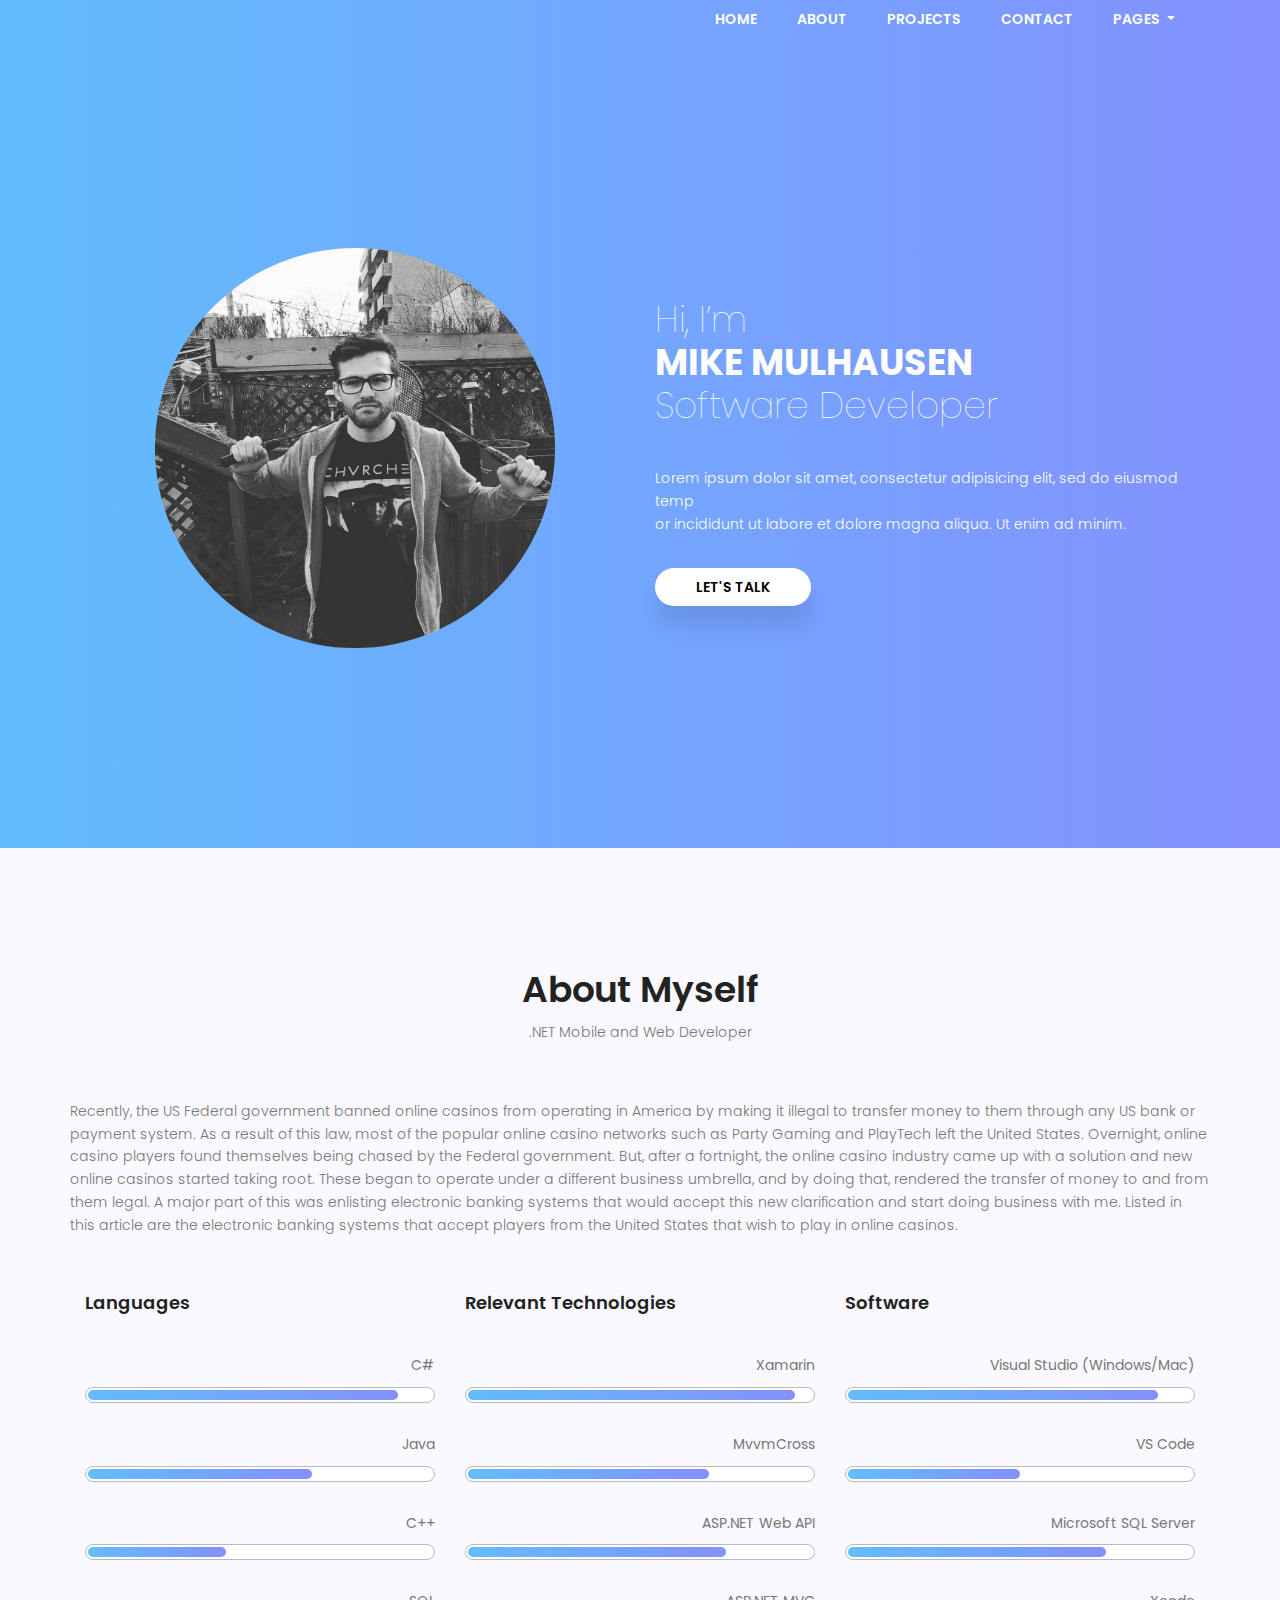
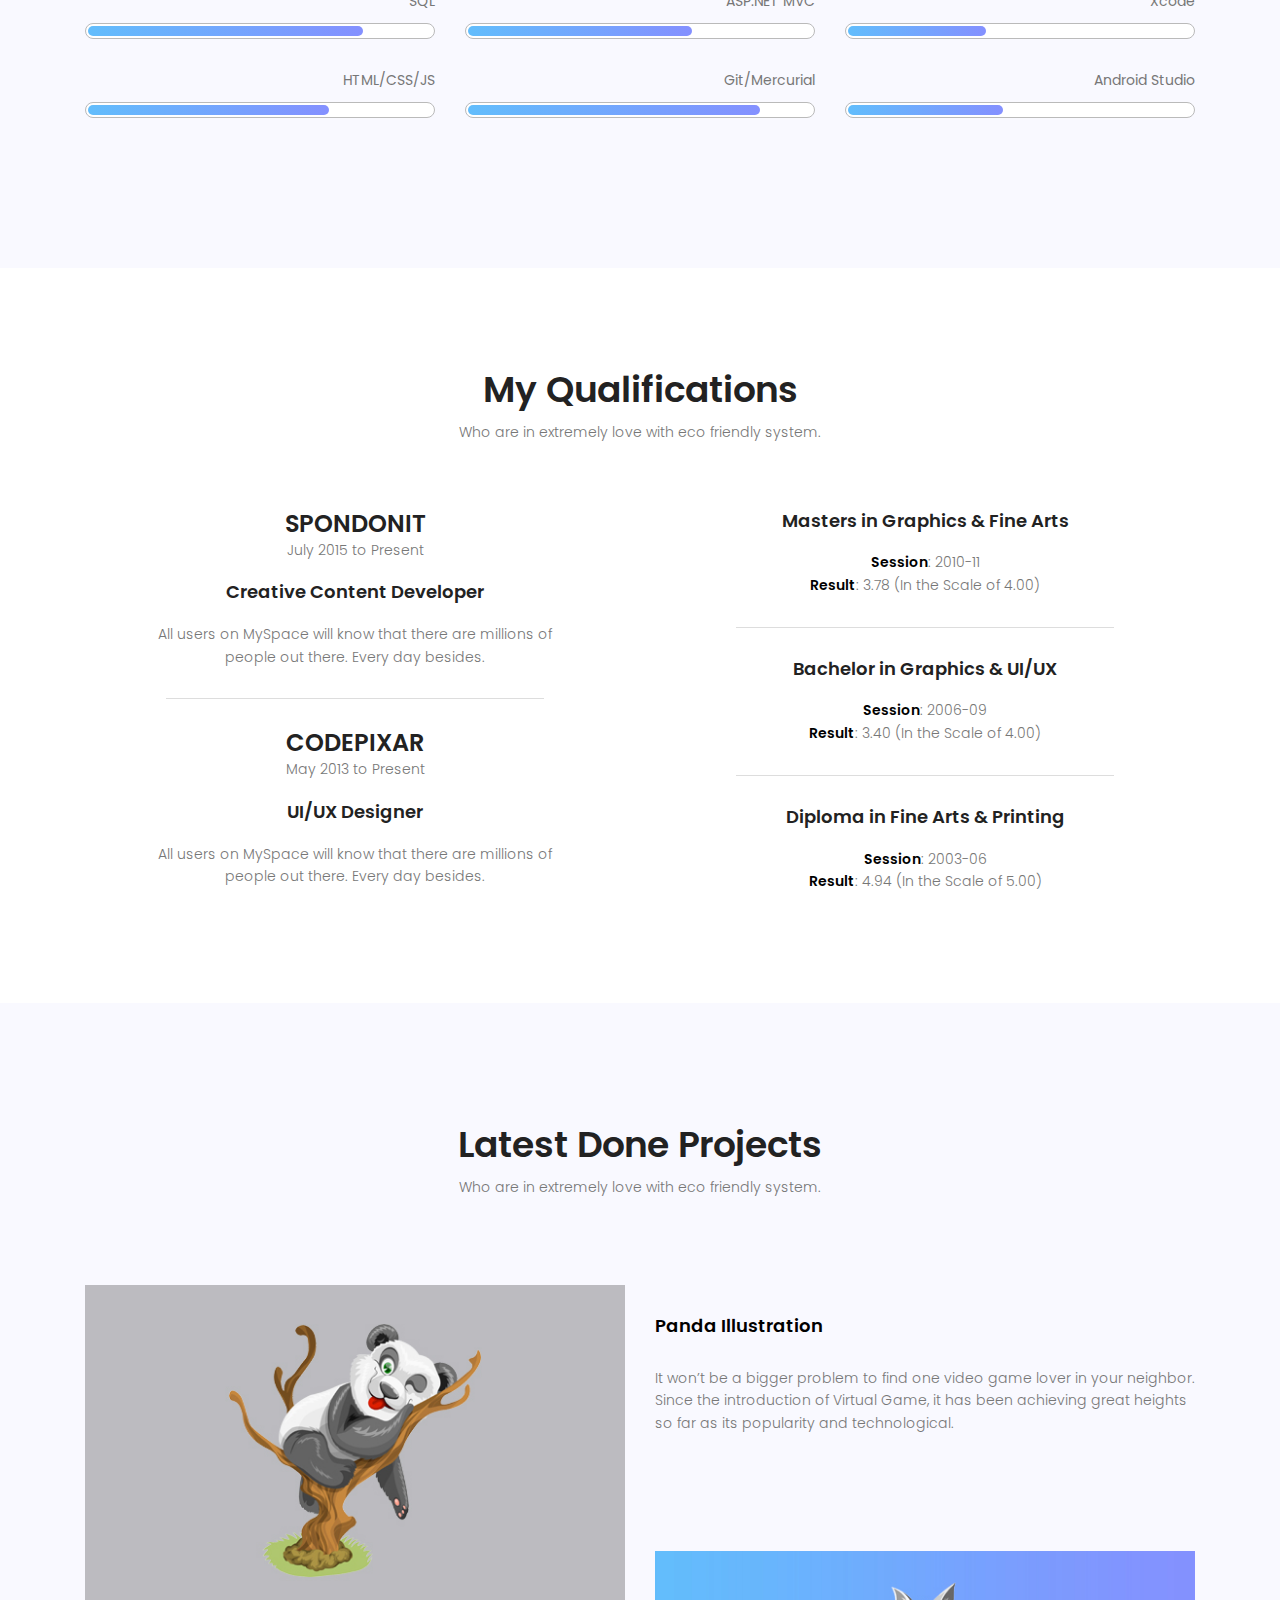
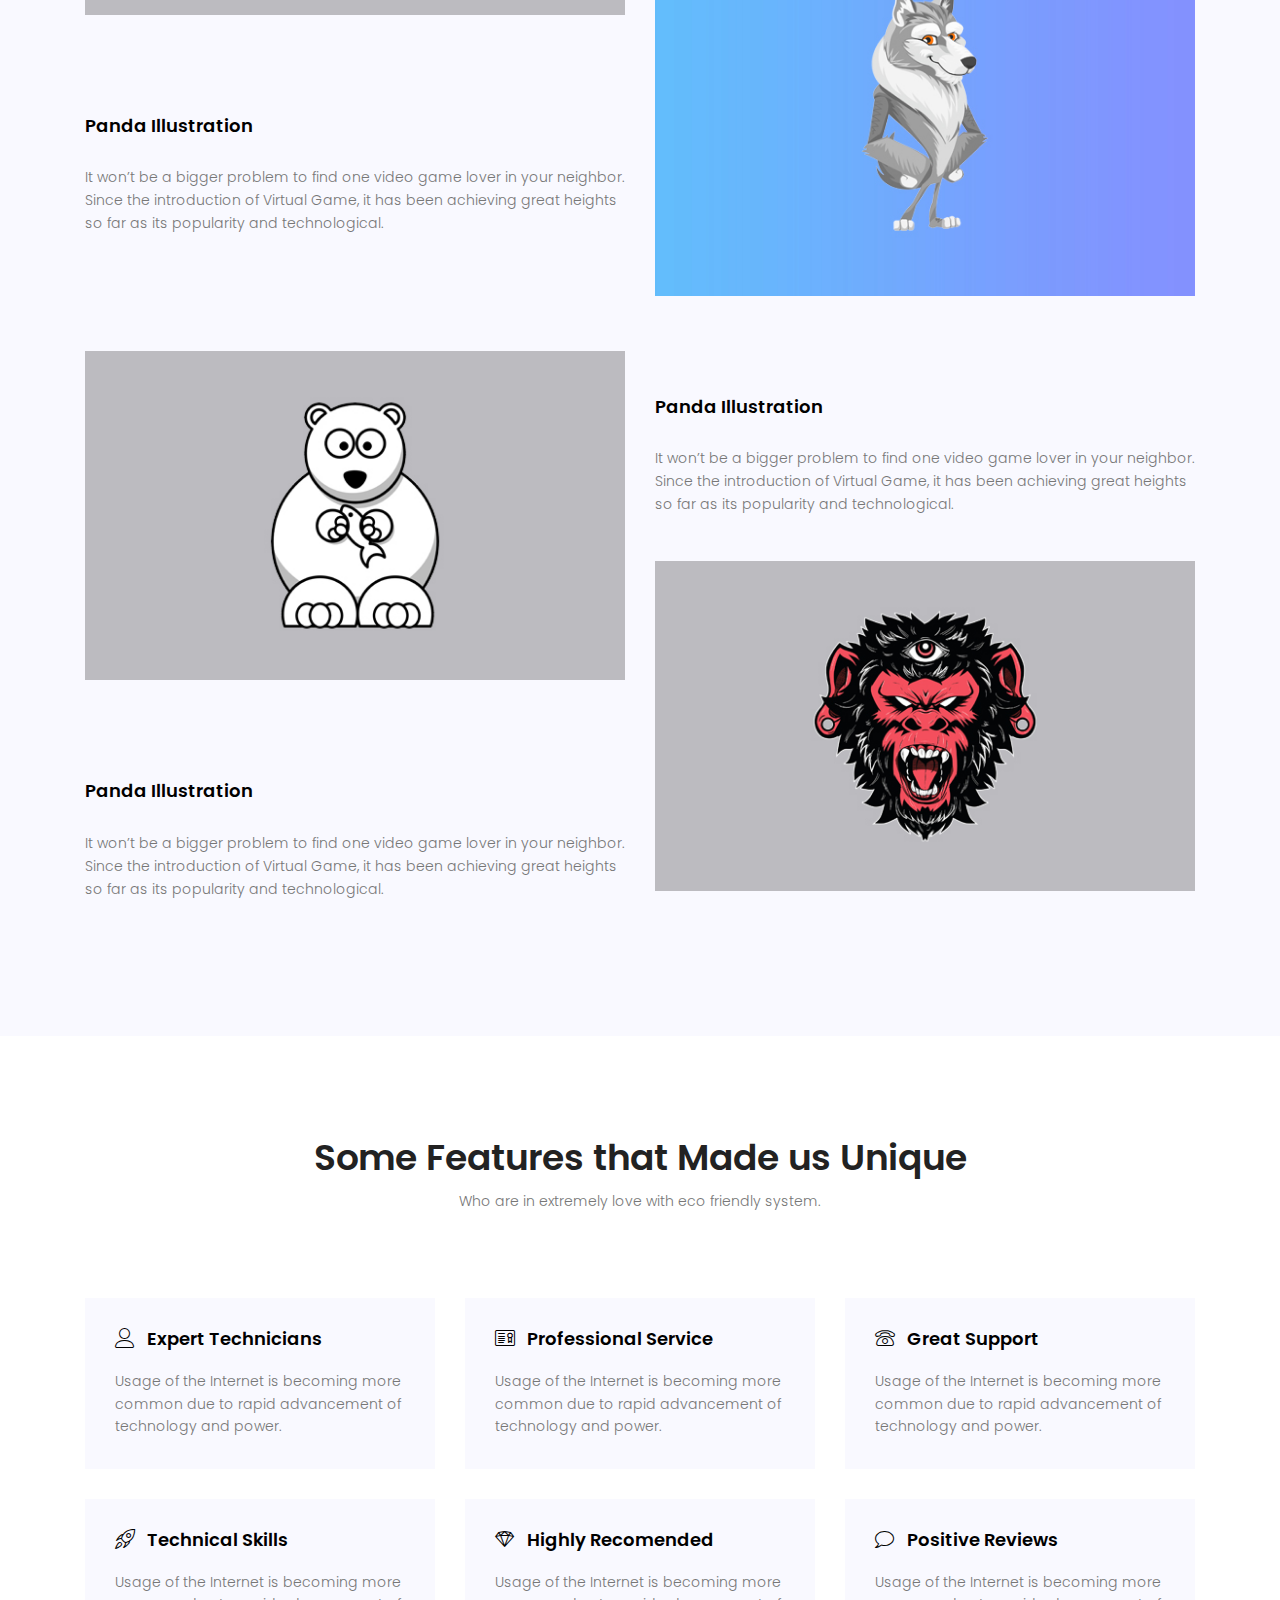
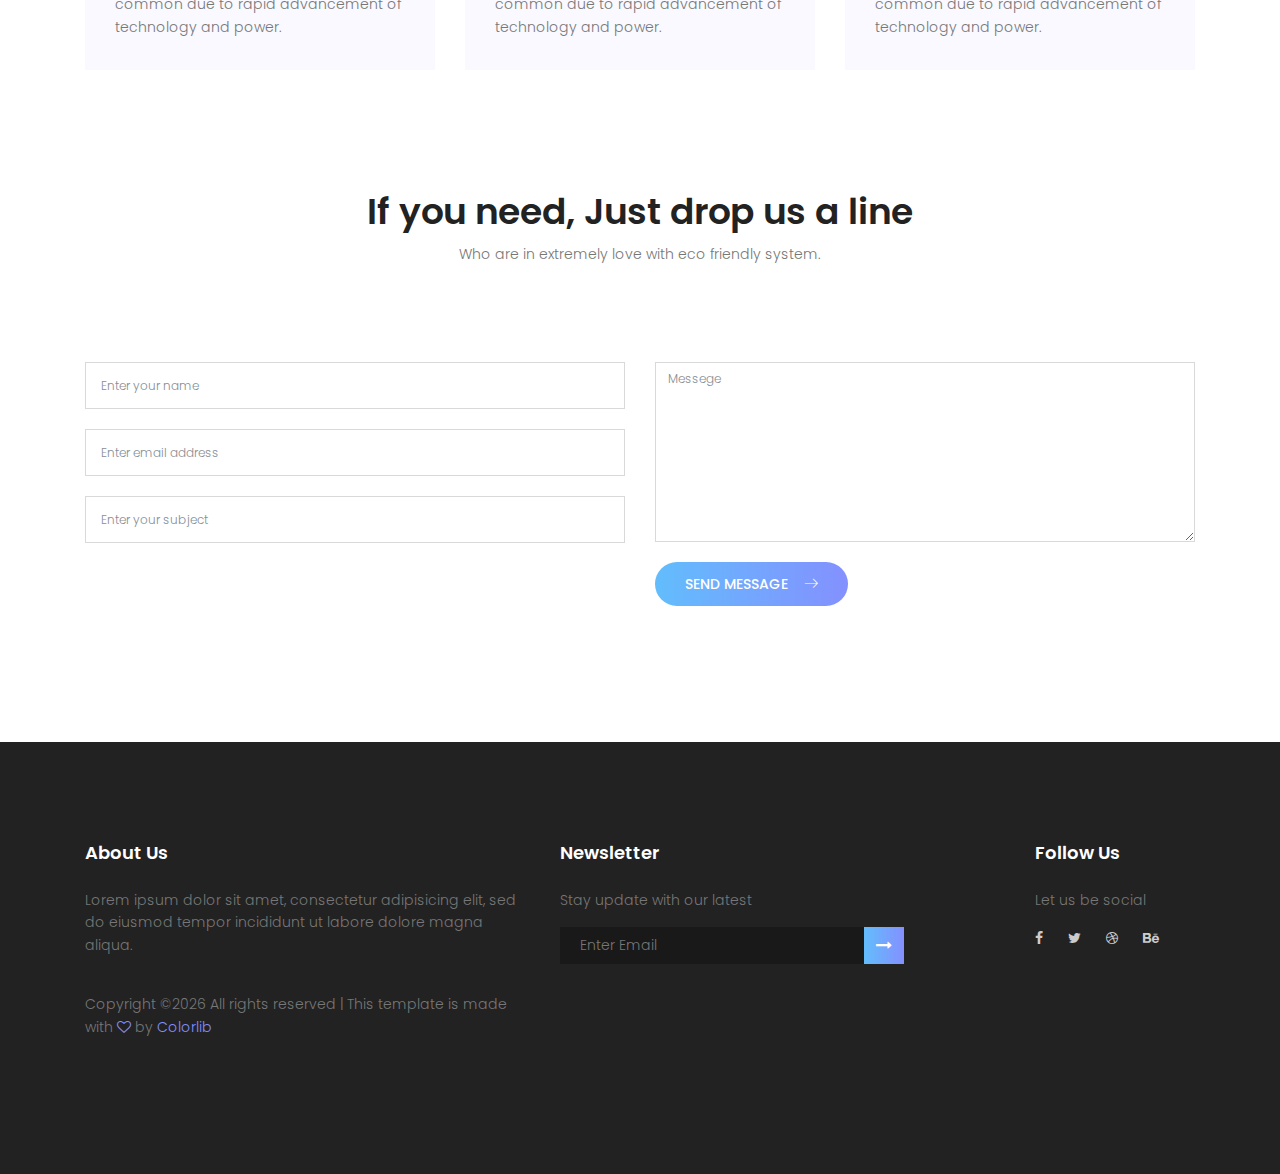
==== resume/index.html @ ff5a6d3b "First commit" ====
<!DOCTYPE html>
	<html lang="zxx" class="no-js">
	<head>
		<!-- Mobile Specific Meta -->
		<meta name="viewport" content="width=device-width, initial-scale=1, shrink-to-fit=no">
		<!-- Favicon-->
		<link rel="shortcut icon" href="img/fav.png">
		<!-- Author Meta -->
		<meta name="author" content="colorlib">
		<!-- Meta Description -->
		<meta name="description" content="">
		<!-- Meta Keyword -->
		<meta name="keywords" content="">
		<!-- meta character set -->
		<meta charset="UTF-8">
		<!-- Site Title -->
		<title>Resume</title>

		<link href="https://fonts.googleapis.com/css?family=Poppins:100,200,400,300,500,600,700" rel="stylesheet"> 
			<!--
			CSS
			============================================= -->
			<link rel="stylesheet" href="css/linearicons.css">
			<link rel="stylesheet" href="css/font-awesome.min.css">
			<link rel="stylesheet" href="css/bootstrap.css">
			<link rel="stylesheet" href="css/magnific-popup.css">
			<link rel="stylesheet" href="css/owl.carousel.css">
			<link rel="stylesheet" href="css/main.css">
		</head>
		<body>
			<!-- start banner Area -->
			<section class="banner-area" id="home">
				<!-- Start Header Area -->
				<header class="default-header">
					<nav class="navbar navbar-expand-lg  navbar-light">
						<div class="container">
<!--
							  <a class="navbar-brand" href="index.html">
							  	<img src="img/logo.png" alt="">
							  </a>
-->
							  <button class="navbar-toggler" type="button" data-toggle="collapse" data-target="#navbarSupportedContent" aria-controls="navbarSupportedContent" aria-expanded="false" aria-label="Toggle navigation">
							    <span class="text-white lnr lnr-menu"></span>
							  </button>

							  <div class="collapse navbar-collapse justify-content-end align-items-center" id="navbarSupportedContent">
							    <ul class="navbar-nav">
									<li><a href="#home">Home</a></li>
<!--									<li><a href="#service">Service</a></li>-->
									<li><a href="#about">About</a></li>
									<li><a href="#project">Projects</a></li>
									<li><a href="#contact">Contact</a></li>
								   <!-- Dropdown -->
								    <li class="dropdown">
								      <a class="dropdown-toggle" href="#" id="navbardrop" data-toggle="dropdown">
								        Pages
								      </a>
								      <div class="dropdown-menu">
								        <a class="dropdown-item" href="generic.html">Generic</a>
								        <a class="dropdown-item" href="elements.html">Elements</a>
								      </div>
								    </li>										
							    </ul>
							  </div>						
						</div>
					</nav>
				</header>
				<!-- End Header Area -->				
			<div class="container">
				<div class="row justify-content-start align-items-center banner-main">
					<div class="col-lg-6 col-md-12 no-padding banner-right">
                        <div class="author-img" style="background-image: url(img/about2.jpg);"></div>
					</div>						
					<div class="col-lg-6 col-md-12 banner-left">
						<h1 class="text-white">
							Hi, I’m <br />
							<span>Mike Mulhausen</span>
                            <br />
							Software Developer					
						</h1>
						<p class="mx-auto text-white  mt-20 mb-40">
							Lorem ipsum dolor sit amet, consectetur adipisicing elit, sed do eiusmod temp <br> or incididunt ut labore et dolore magna aliqua. Ut enim ad minim.
						</p>
						<a href="#about" class="text-uppercase header-btn">Let's Talk</span></a>
					</div>
				</div>
			</div>
			</section>
			<!-- End banner Area -->	
			
			<!-- Start service Area -->
<!--
			<section class="service-area section-gap" id="service"> 
				<div class="container">
					<div class="row d-flex justify-content-center">
						<div class="menu-content pb-70 col-lg-8">
							<div class="title text-center">
								<h1 class="mb-10">Have a Look at my Services</h1>
								<p>Who are in extremely love with eco friendly system.</p>
							</div>
						</div>
					</div>						
					<div class="row">
						<div class="single-service col-lg-6 col-md-6 mb-30">
							<div class="icon">
								<img src="img/s1.png" alt="">
							</div>
							<div class="dec">
								<h4 class="mt-30"><a href="#">Web Design</a></h4>			
								<p class="mt-20">
									Lorem ipsum dolor sit amet, consectetur adipisicing elit, sed do eiusmod tempor incididunt ut labore et dolore magna aliqua. Ut enim ad minim veniam quis nostrud exercitation.
								</p>								
							</div>
						</div>
						<div class="single-service col-lg-6 col-md-6 mb-30">
							<div class="icon">
								<img src="img/s2.png" alt="">
							</div>
							<div class="dec">
								<h4 class="mt-30"><a href="#">Mobile Design</a></h4>			
								<p class="mt-20">
									Lorem ipsum dolor sit amet, consectetur adipisicing elit, sed do eiusmod tempor incididunt ut labore et dolore magna aliqua. Ut enim ad minim veniam quis nostrud exercitation.
								</p>								
							</div>
						</div>
						<div class="single-service col-lg-6 col-md-6">
							<div class="icon">
								<img src="img/s3.png" alt="">
							</div>
							<div class="dec">
								<h4 class="mt-30"><a href="#">Print Design</a></h4>			
								<p class="mt-20">
									Lorem ipsum dolor sit amet, consectetur adipisicing elit, sed do eiusmod tempor incididunt ut labore et dolore magna aliqua. Ut enim ad minim veniam quis nostrud exercitation.
								</p>								
							</div>
						</div>
						<div class="single-service col-lg-6 col-md-6">
							<div class="icon">
								<img src="img/s4.png" alt="">
							</div>
							<div class="dec">
								<h4 class="mt-30"><a href="#">Interaction Design</a></h4>			
								<p class="mt-20">
									Lorem ipsum dolor sit amet, consectetur adipisicing elit, sed do eiusmod tempor incididunt ut labore et dolore magna aliqua. Ut enim ad minim veniam quis nostrud exercitation.
								</p>								
							</div>
						</div>																		
					</div>
				</div>	
			</section>
-->
			<!-- End service Area -->
			
			<!-- Start about Area -->
			<section class="about-area section-gap" id="about">
				<div class="container">
					<div class="row d-flex justify-content-center">
						<div class="menu-content pb-40 col-lg-8">
							<div class="title text-center">
								<h1 class="mb-10">About Myself</h1>
								<p>.NET Mobile and Web Developer</p>
							</div>
						</div>
					</div>
                    <div class="row pb-40">
                        <p>
                            Recently, the US Federal government banned online casinos from operating in America by making it illegal to transfer money to them through any US bank or payment system. As a result of this law, most of the popular online casino networks such as Party Gaming and PlayTech left the United States. Overnight, online casino players found themselves being chased by the Federal government. But, after a fortnight, the online casino industry came up with a solution and new online casinos started taking root. These began to operate under a different business umbrella, and by doing that, rendered the transfer of money to and from them legal. A major part of this was enlisting electronic banking systems that would accept this new clarification and start doing business with me. Listed in this article are the electronic banking systems that accept players from the United States that wish to play in online casinos.
                        </p>
                    </div>
					<div class="row">
						<div class="col-lg-4 about-left">
							
							<h4 class="pb-40">Languages</h4>
				                <div class="skillbar" data-percent="90%">
				                    <div class="skill-bar-percent">C#</div>
				                    <div class="skillwrap">
				                    	<div class="skillbar-bar" style="width: 90%;"></div>
				                    </div>
				                </div>

				                <div class="skillbar" data-percent="65%">
				                    <div class="skill-bar-percent">Java</div>
				                    <div class="skillwrap">
				                    	<div class="skillbar-bar" style="width: 65%;"></div>
									</div>
				                </div>

				                <div class="skillbar" data-percent="40%">
				                    <div class="skill-bar-percent">C++</div>
				                    <div class="skillwrap">
				                    	<div class="skillbar-bar" style="width: 40%;"></div>
									</div>
				                </div>

				                <div class="skillbar" data-percent="80%">
				                    <div class="skill-bar-percent">SQL</div>
				                    <div class="skillwrap">
				                    	<div class="skillbar-bar" style="width: 80%;"></div>
									</div>
				                </div>

				                <div class="skillbar" data-percent="70%">
				                    <div class="skill-bar-percent">HTML/CSS/JS</div>
				                    <div class="skillwrap">
				                    	<div class="skillbar-bar" style="width: 70%;"></div>
									</div>
				                </div>				                
						</div>
                        <div class="col-lg-4 about-left">
							<h4 class="pb-40">Relevant Technologies</h4>
				                <div class="skillbar" data-percent="95%">
				                    <div class="skill-bar-percent">Xamarin</div>
				                    <div class="skillwrap">
				                    	<div class="skillbar-bar" style="width: 95%;"></div>
				                    </div>
				                </div>

				                <div class="skillbar" data-percent="70%">
				                    <div class="skill-bar-percent">MvvmCross</div>
				                    <div class="skillwrap">
				                    	<div class="skillbar-bar" style="width: 70%;"></div>
									</div>
				                </div>

				                <div class="skillbar" data-percent="75%">
				                    <div class="skill-bar-percent">ASP.NET Web API</div>
				                    <div class="skillwrap">
				                    	<div class="skillbar-bar" style="width: 75%;"></div>
									</div>
				                </div>

				                <div class="skillbar" data-percent="65%">
				                    <div class="skill-bar-percent">ASP.NET MVC</div>
				                    <div class="skillwrap">
				                    	<div class="skillbar-bar" style="width: 65%;"></div>
									</div>
				                </div>

				                <div class="skillbar" data-percent="85%">
				                    <div class="skill-bar-percent">Git/Mercurial</div>
				                    <div class="skillwrap">
				                    	<div class="skillbar-bar" style="width: 85%;"></div>
									</div>
				                </div>				                
						</div>
                        <div class="col-lg-4 about-left">
							<h4 class="pb-40">Software</h4>
				                <div class="skillbar" data-percent="90%">
				                    <div class="skill-bar-percent">Visual Studio (Windows/Mac)</div>
				                    <div class="skillwrap">
				                    	<div class="skillbar-bar" style="width: 90%;"></div>
				                    </div>
				                </div>

				                <div class="skillbar" data-percent="50%">
				                    <div class="skill-bar-percent">VS Code</div>
				                    <div class="skillwrap">
				                    	<div class="skillbar-bar" style="width: 50%;"></div>
									</div>
				                </div>

				                <div class="skillbar" data-percent="75%">
				                    <div class="skill-bar-percent">Microsoft SQL Server</div>
				                    <div class="skillwrap">
				                    	<div class="skillbar-bar" style="width: 75%;"></div>
									</div>
				                </div>

				                <div class="skillbar" data-percent="40%">
				                    <div class="skill-bar-percent">Xcode</div>
				                    <div class="skillwrap">
				                    	<div class="skillbar-bar" style="width: 40%;"></div>
									</div>
				                </div>

				                <div class="skillbar" data-percent="45%">
				                    <div class="skill-bar-percent">Android Studio</div>
				                    <div class="skillwrap">
				                    	<div class="skillbar-bar" style="width: 45%;"></div>
									</div>
				                </div>				                
						</div>
<!--
						<div class="col-lg-6 about-right justify-content-end d-flex">
							<div class="myself-wrap">
								<img class="img-fluid" src="img/about-img.jpg" alt="">
								<div class="desc">
									<h4>Tonnie Johnson</h4>
									<p class="pb-10">Interactive Designer</p>
									<p><span class="lnr lnr-phone"></span> (012) +88 017 635 9754</p>
									<p><span class="lnr lnr-envelope"></span> tonnie_johnson@gmail.com</p>
									<a class="mt-30 text-uppercase talk-btn" href="#">Hire Me</span></a>
								</div>
							</div>
						</div>
-->
					</div>
				</div>	
			</section>
			<!-- End about Area -->
			
			<!-- Start qualification Area -->
			<section class="qualification-area pt-100 pb-80">
				<div class="container">
					<div class="row d-flex justify-content-center">
						<div class="menu-content pb-20 col-lg-8">
							<div class="title text-center">
								<h1 class="mb-10">My Qualifications</h1>
								<p>Who are in extremely love with eco friendly system.</p>
							</div>
						</div>
					</div>							
					<div class="row d-flex justify-content-center">
						<div class="col-lg-6 col-md-6 qty-left">
							<div class="single-qly">
								<h3 class="text-uppercase">Spondonit</h3>
								<p>July 2015 to Present</p>
								<h4 class="pt-20 pb-20">Creative Content Developer</h4>
								<p>
									All users on MySpace will know that there are millions of <br>people out there. Every day besides.
								</p>							
							</div>
							<div class="btm-border d-block mx-auto"></div>								
							<div class="single-qly">
								<h3 class="text-uppercase">Codepixar</h3>
								<p>May 2013 to Present</p>
								<h4 class="pt-20 pb-20">UI/UX Designer</h4>
								<p>
									All users on MySpace will know that there are millions of <br>people out there. Every day besides.
								</p>								
							</div>							
						</div>
						<div class="col-lg-6 col-md-6 qty-right">
							<div class="single-qly">
								<h4 class="pb-20">Masters in Graphics & Fine Arts</h4>
								<p><b>Session</b>: 2010-11</p>								
								<p><b>Result</b>:  3.78 (In the Scale of 4.00)</p>									
							</div>
							<div class="btm-border d-block mx-auto"></div>							
							<div class="single-qly">
								<h4 class="pb-20">Bachelor in Graphics & UI/UX</h4>
								<p><b>Session</b>: 2006-09</p>								
								<p><b>Result</b>:  3.40 (In the Scale of 4.00)</p>									
							</div>	
							<div class="btm-border d-block mx-auto"></div>							
							<div class="single-qly">
								<h4 class="pb-20">Diploma in Fine Arts & Printing</h4>
								<p><b>Session</b>: 2003-06</p>								
								<p><b>Result</b>:  4.94 (In the Scale of 5.00)</p>								
							</div>																				
						</div>						
					</div>
				</div>	
			</section>
			<!-- End qualification Area -->
			
			<!-- Start project Area -->
			<section class="project-area section-gap" id="project">
				<div class="container">
					<div class="row d-flex justify-content-center">
						<div class="menu-content pb-70 col-lg-8">
							<div class="title text-center">
								<h1 class="mb-10">Latest Done Projects</h1>
								<p>Who are in extremely love with eco friendly system.</p>
							</div>
						</div>
					</div>					
					<div class="row">
						<div class="col-lg-6 project-left">
							<div class="single-project pb-100">
								<img class="img-fluid" src="img/l1.jpg" alt="">
								<h4 class="pt-100 pb-30"><a href="#">Panda Illustration</a></h4>
								<p>
									It won’t be a bigger problem to find one video game lover in your neighbor. Since the introduction of Virtual Game, it has been achieving great heights so far as its popularity and technological.
								</p>
							</div>
							<div class="single-project">
								<img class="img-fluid" src="img/l3.jpg" alt="">
								<h4 class="pt-100 pb-30"><a href="#">Panda Illustration</a></h4>
								<p>
									It won’t be a bigger problem to find one video game lover in your neighbor. Since the introduction of Virtual Game, it has been achieving great heights so far as its popularity and technological.
								</p>
							</div>							
						</div>
						<div class="col-lg-6 project-right">
							<div class="single-project">
								<h4 class="pt-30 pb-30"><a href="#">Panda Illustration</a></h4>
								<p class=" pb-100">
									It won’t be a bigger problem to find one video game lover in your neighbor. Since the introduction of Virtual Game, it has been achieving great heights so far as its popularity and technological.
								</p>								
								<img class="img-fluid" src="img/l2.jpg" alt="">
							</div>
							<div class="single-project">
								<h4 class="pt-100 pb-30"><a href="#">Panda Illustration</a></h4>
								<p class=" pb-30">
									It won’t be a bigger problem to find one video game lover in your neighbor. Since the introduction of Virtual Game, it has been achieving great heights so far as its popularity and technological.
								</p>
								<img class="img-fluid" src="img/l4.jpg" alt="">								
							</div>								
						</div>
					</div>
				</div>	
			</section>
			<!-- End project Area -->
			
			<!-- Start feature Area -->
			<section class="feature-area pt-100">
				<div class="container">
					<div class="row d-flex justify-content-center">
						<div class="menu-content pb-70 col-lg-8">
							<div class="title text-center">
								<h1 class="mb-10">Some Features that Made us Unique</h1>
								<p>Who are in extremely love with eco friendly system.</p>
							</div>
						</div>
					</div>						
					<div class="row">
						<div class="col-lg-4 col-md-6 ">
							<div class="single-feature mb-30">
								<div class="title d-flex flex-row pb-20">
									<span class="lnr lnr-user"></span>
									<h4><a href="#">Expert Technicians</a></h4>
								</div>
								<p>
									Usage of the Internet is becoming more common due to rapid advancement of technology and power.
								</p>							
							</div>							
						</div>
						<div class="col-lg-4 col-md-6 ">
							<div class="single-feature mb-30">
								<div class="title d-flex flex-row pb-20">
									<span class="lnr lnr-license"></span>
									<h4><a href="#">Professional Service</a></h4>
								</div>
								<p>
									Usage of the Internet is becoming more common due to rapid advancement of technology and power.
								</p>							
							</div>							
						</div>
						<div class="col-lg-4 col-md-6 ">
							<div class="single-feature mb-30">
								<div class="title d-flex flex-row pb-20">
									<span class="lnr lnr-phone"></span>
									<h4><a href="#">Great Support</a></h4>
								</div>
								<p>
									Usage of the Internet is becoming more common due to rapid advancement of technology and power.
								</p>							
							</div>							
						</div>
						<div class="col-lg-4 col-md-6 ">
							<div class="single-feature">
								<div class="title d-flex flex-row pb-20">
									<span class="lnr lnr-rocket"></span>
									<h4><a href="#">Technical Skills</a></h4>
								</div>
								<p>
									Usage of the Internet is becoming more common due to rapid advancement of technology and power.
								</p>							
							</div>							
						</div>
						<div class="col-lg-4 col-md-6 ">
							<div class="single-feature">
								<div class="title d-flex flex-row pb-20">
									<span class="lnr lnr-diamond"></span>
									<h4><a href="#">Highly Recomended</a></h4>
								</div>
								<p>
									Usage of the Internet is becoming more common due to rapid advancement of technology and power.
								</p>							
							</div>							
						</div>
						<div class="col-lg-4 col-md-6 ">
							<div class="single-feature">
								<div class="title d-flex flex-row pb-20">
									<span class="lnr lnr-bubble"></span>
									<h4><a href="#">Positive Reviews</a></h4>
								</div>
								<p>
									Usage of the Internet is becoming more common due to rapid advancement of technology and power.
								</p>							
							</div>							
						</div>																					
					</div>
				</div>	
			</section>
			<!-- End feature Area -->
							
			<!-- start contact Area -->		
			<section class="contact-area section-gap" id="contact">
				<div class="container">
					<div class="row d-flex justify-content-center">
						<div class="menu-content pb-20 col-lg-8">
							<div class="title text-center">
								<h1 class="mb-10">If you need, Just drop us a line</h1>
								<p>Who are in extremely love with eco friendly system.</p>
							</div>
						</div>
					</div>										
					<form class="form-area mt-60" id="myForm" action="mail.php" method="post" class="contact-form text-right">
						<div class="row">	
						<div class="col-lg-6 form-group">
							<input name="name" placeholder="Enter your name" onfocus="this.placeholder = ''" onblur="this.placeholder = 'Enter your name'" class="common-input mb-20 form-control" required="" type="text">
						
							<input name="email" placeholder="Enter email address" pattern="[A-Za-z0-9._%+-]+@[A-Za-z0-9.-]+\.[A-Za-z]{1,63}$" onfocus="this.placeholder = ''" onblur="this.placeholder = 'Enter email address'" class="common-input mb-20 form-control" required="" type="email">

							<input name="subject" placeholder="Enter your subject" onfocus="this.placeholder = ''" onblur="this.placeholder = 'Enter your subject'" class="common-input mb-20 form-control" required="" type="text">
						</div>
						<div class="col-lg-6 form-group">
							<textarea class="common-textarea mt-10 form-control" name="message" placeholder="Messege" onfocus="this.placeholder = ''" onblur="this.placeholder = 'Messege'" required=""></textarea>
							<button class="primary-btn mt-20">Send Message<span class="lnr lnr-arrow-right"></span></button>
							<div class="alert-msg">								
						</div>
						</div></div>
					</form>						
					
				</div>	
			</section>
			<!-- end contact Area -->		
			
			<!-- start footer Area -->		
			<footer class="footer-area section-gap">
				<div class="container">
					<div class="row">
						<div class="col-lg-5  col-md-6 col-sm-6">
							<div class="single-footer-widget">
								<h6>About Us</h6>
								<p>
									Lorem ipsum dolor sit amet, consectetur adipisicing elit, sed do eiusmod tempor incididunt ut labore dolore magna aliqua.
								</p>
								<!-- Link back to Colorlib can't be removed. Template is licensed under CC BY 3.0. -->
            		<p class="footer-text">Copyright &copy;<script>document.write(new Date().getFullYear());</script> All rights reserved | This template is made with <i class="fa fa-heart-o" aria-hidden="true"></i> by <a href="https://colorlib.com" target="_blank">Colorlib</a></p>
            		<!-- Link back to Colorlib can't be removed. Template is licensed under CC BY 3.0. -->
							</div>
						</div>
						<div class="col-lg-5  col-md-6 col-sm-6">
							<div class="single-footer-widget">
								<h6>Newsletter</h6>
								<p>Stay update with our latest</p>
								<div class="" id="mc_embed_signup">

										<form target="_blank" novalidate="true" action="https://spondonit.us12.list-manage.com/subscribe/post?u=1462626880ade1ac87bd9c93a&amp;id=92a4423d01" method="get" class="form-inline">

										<div class="d-flex flex-row">

											<input class="form-control" name="EMAIL" placeholder="Enter Email" onfocus="this.placeholder = ''" onblur="this.placeholder = 'Enter Email '" required="" type="email">


				                            	<button class="click-btn btn btn-default"><i class="fa fa-long-arrow-right" aria-hidden="true"></i></button>
				                            	<div style="position: absolute; left: -5000px;">
													<input name="b_36c4fd991d266f23781ded980_aefe40901a" tabindex="-1" value="" type="text">
												</div>
				                          	
											<!-- <div class="col-lg-4 col-md-4">
												<button class="bb-btn btn"><span class="lnr lnr-arrow-right"></span></button>
											</div>  -->
										</div>		
										<div class="info"></div>
										</form>
								</div>
								</div>
						</div>							
						<div class="col-lg-2 col-md-6 col-sm-6 social-widget">
							<div class="single-footer-widget">
								<h6>Follow Us</h6>
								<p>Let us be social</p>
								<div class="footer-social d-flex align-items-center">
									<a href="#"><i class="fa fa-facebook"></i></a>
									<a href="#"><i class="fa fa-twitter"></i></a>
									<a href="#"><i class="fa fa-dribbble"></i></a>
									<a href="#"><i class="fa fa-behance"></i></a>
								</div>
							</div>
						</div>							
					</div>
				</div>
			</footer>	
			<!-- End footer Area -->			

			<script src="js/vendor/jquery-2.2.4.min.js"></script>
			<script src="https://cdnjs.cloudflare.com/ajax/libs/popper.js/1.11.0/umd/popper.min.js" integrity="sha384-b/U6ypiBEHpOf/4+1nzFpr53nxSS+GLCkfwBdFNTxtclqqenISfwAzpKaMNFNmj4" crossorigin="anonymous"></script>
			<script src="js/vendor/bootstrap.min.js"></script>
			<script src="js/jquery.ajaxchimp.min.js"></script>
			<script src="js/jquery.magnific-popup.min.js"></script>
			<script src="js/parallax.min.js"></script>			
			<script src="js/owl.carousel.min.js"></script>			
			<script src="js/jquery.sticky.js"></script>

			<script src="js/main.js"></script>	
		</body>
	</html>
---- resume/css/linearicons.css ----
@font-face {
	font-family: 'Linearicons-Free';
	src:url('../fonts/Linearicons-Free.eot?w118d');
	src:url('../fonts/Linearicons-Free.eot?#iefixw118d') format('embedded-opentype'),
		url('../fonts/Linearicons-Free.woff2?w118d') format('woff2'),
		url('../fonts/Linearicons-Free.woff?w118d') format('woff'),
		url('../fonts/Linearicons-Free.ttf?w118d') format('truetype'),
		url('../fonts/Linearicons-Free.svg?w118d#Linearicons-Free') format('svg');
	font-weight: normal;
	font-style: normal;
}

.lnr {
	font-family: 'Linearicons-Free';
	speak: none;
	font-style: normal;
	font-weight: normal;
	font-variant: normal;
	text-transform: none;
	line-height: 1;

	/* Better Font Rendering =========== */
	-webkit-font-smoothing: antialiased;
	-moz-osx-font-smoothing: grayscale;
}

.lnr-home:before {
	content: "\e800";
}
.lnr-apartment:before {
	content: "\e801";
}
.lnr-pencil:before {
	content: "\e802";
}
.lnr-magic-wand:before {
	content: "\e803";
}
.lnr-drop:before {
	content: "\e804";
}
.lnr-lighter:before {
	content: "\e805";
}
.lnr-poop:before {
	content: "\e806";
}
.lnr-sun:before {
	content: "\e807";
}
.lnr-moon:before {
	content: "\e808";
}
.lnr-cloud:before {
	content: "\e809";
}
.lnr-cloud-upload:before {
	content: "\e80a";
}
.lnr-cloud-download:before {
	content: "\e80b";
}
.lnr-cloud-sync:before {
	content: "\e80c";
}
.lnr-cloud-check:before {
	content: "\e80d";
}
.lnr-database:before {
	content: "\e80e";
}
.lnr-lock:before {
	content: "\e80f";
}
.lnr-cog:before {
	content: "\e810";
}
.lnr-trash:before {
	content: "\e811";
}
.lnr-dice:before {
	content: "\e812";
}
.lnr-heart:before {
	content: "\e813";
}
.lnr-star:before {
	content: "\e814";
}
.lnr-star-half:before {
	content: "\e815";
}
.lnr-star-empty:before {
	content: "\e816";
}
.lnr-flag:before {
	content: "\e817";
}
.lnr-envelope:before {
	content: "\e818";
}
.lnr-paperclip:before {
	content: "\e819";
}
.lnr-inbox:before {
	content: "\e81a";
}
.lnr-eye:before {
	content: "\e81b";
}
.lnr-printer:before {
	content: "\e81c";
}
.lnr-file-empty:before {
	content: "\e81d";
}
.lnr-file-add:before {
	content: "\e81e";
}
.lnr-enter:before {
	content: "\e81f";
}
.lnr-exit:before {
	content: "\e820";
}
.lnr-graduation-hat:before {
	content: "\e821";
}
.lnr-license:before {
	content: "\e822";
}
.lnr-music-note:before {
	content: "\e823";
}
.lnr-film-play:before {
	content: "\e824";
}
.lnr-camera-video:before {
	content: "\e825";
}
.lnr-camera:before {
	content: "\e826";
}
.lnr-picture:before {
	content: "\e827";
}
.lnr-book:before {
	content: "\e828";
}
.lnr-bookmark:before {
	content: "\e829";
}
.lnr-user:before {
	content: "\e82a";
}
.lnr-users:before {
	content: "\e82b";
}
.lnr-shirt:before {
	content: "\e82c";
}
.lnr-store:before {
	content: "\e82d";
}
.lnr-cart:before {
	content: "\e82e";
}
.lnr-tag:before {
	content: "\e82f";
}
.lnr-phone-handset:before {
	content: "\e830";
}
.lnr-phone:before {
	content: "\e831";
}
.lnr-pushpin:before {
	content: "\e832";
}
.lnr-map-marker:before {
	content: "\e833";
}
.lnr-map:before {
	content: "\e834";
}
.lnr-location:before {
	content: "\e835";
}
.lnr-calendar-full:before {
	content: "\e836";
}
.lnr-keyboard:before {
	content: "\e837";
}
.lnr-spell-check:before {
	content: "\e838";
}
.lnr-screen:before {
	content: "\e839";
}
.lnr-smartphone:before {
	content: "\e83a";
}
.lnr-tablet:before {
	content: "\e83b";
}
.lnr-laptop:before {
	content: "\e83c";
}
.lnr-laptop-phone:before {
	content: "\e83d";
}
.lnr-power-switch:before {
	content: "\e83e";
}
.lnr-bubble:before {
	content: "\e83f";
}
.lnr-heart-pulse:before {
	content: "\e840";
}
.lnr-construction:before {
	content: "\e841";
}
.lnr-pie-chart:before {
	content: "\e842";
}
.lnr-chart-bars:before {
	content: "\e843";
}
.lnr-gift:before {
	content: "\e844";
}
.lnr-diamond:before {
	content: "\e845";
}
.lnr-linearicons:before {
	content: "\e846";
}
.lnr-dinner:before {
	content: "\e847";
}
.lnr-coffee-cup:before {
	content: "\e848";
}
.lnr-leaf:before {
	content: "\e849";
}
.lnr-paw:before {
	content: "\e84a";
}
.lnr-rocket:before {
	content: "\e84b";
}
.lnr-briefcase:before {
	content: "\e84c";
}
.lnr-bus:before {
	content: "\e84d";
}
.lnr-car:before {
	content: "\e84e";
}
.lnr-train:before {
	content: "\e84f";
}
.lnr-bicycle:before {
	content: "\e850";
}
.lnr-wheelchair:before {
	content: "\e851";
}
.lnr-select:before {
	content: "\e852";
}
.lnr-earth:before {
	content: "\e853";
}
.lnr-smile:before {
	content: "\e854";
}
.lnr-sad:before {
	content: "\e855";
}
.lnr-neutral:before {
	content: "\e856";
}
.lnr-mustache:before {
	content: "\e857";
}
.lnr-alarm:before {
	content: "\e858";
}
.lnr-bullhorn:before {
	content: "\e859";
}
.lnr-volume-high:before {
	content: "\e85a";
}
.lnr-volume-medium:before {
	content: "\e85b";
}
.lnr-volume-low:before {
	content: "\e85c";
}
.lnr-volume:before {
	content: "\e85d";
}
.lnr-mic:before {
	content: "\e85e";
}
.lnr-hourglass:before {
	content: "\e85f";
}
.lnr-undo:before {
	content: "\e860";
}
.lnr-redo:before {
	content: "\e861";
}
.lnr-sync:before {
	content: "\e862";
}
.lnr-history:before {
	content: "\e863";
}
.lnr-clock:before {
	content: "\e864";
}
.lnr-download:before {
	content: "\e865";
}
.lnr-upload:before {
	content: "\e866";
}
.lnr-enter-down:before {
	content: "\e867";
}
.lnr-exit-up:before {
	content: "\e868";
}
.lnr-bug:before {
	content: "\e869";
}
.lnr-code:before {
	content: "\e86a";
}
.lnr-link:before {
	content: "\e86b";
}
.lnr-unlink:before {
	content: "\e86c";
}
.lnr-thumbs-up:before {
	content: "\e86d";
}
.lnr-thumbs-down:before {
	content: "\e86e";
}
.lnr-magnifier:before {
	content: "\e86f";
}
.lnr-cross:before {
	content: "\e870";
}
.lnr-menu:before {
	content: "\e871";
}
.lnr-list:before {
	content: "\e872";
}
.lnr-chevron-up:before {
	content: "\e873";
}
.lnr-chevron-down:before {
	content: "\e874";
}
.lnr-chevron-left:before {
	content: "\e875";
}
.lnr-chevron-right:before {
	content: "\e876";
}
.lnr-arrow-up:before {
	content: "\e877";
}
.lnr-arrow-down:before {
	content: "\e878";
}
.lnr-arrow-left:before {
	content: "\e879";
}
.lnr-arrow-right:before {
	content: "\e87a";
}
.lnr-move:before {
	content: "\e87b";
}
.lnr-warning:before {
	content: "\e87c";
}
.lnr-question-circle:before {
	content: "\e87d";
}
.lnr-menu-circle:before {
	content: "\e87e";
}
.lnr-checkmark-circle:before {
	content: "\e87f";
}
.lnr-cross-circle:before {
	content: "\e880";
}
.lnr-plus-circle:before {
	content: "\e881";
}
.lnr-circle-minus:before {
	content: "\e882";
}
.lnr-arrow-up-circle:before {
	content: "\e883";
}
.lnr-arrow-down-circle:before {
	content: "\e884";
}
.lnr-arrow-left-circle:before {
	content: "\e885";
}
.lnr-arrow-right-circle:before {
	content: "\e886";
}
.lnr-chevron-up-circle:before {
	content: "\e887";
}
.lnr-chevron-down-circle:before {
	content: "\e888";
}
.lnr-chevron-left-circle:before {
	content: "\e889";
}
.lnr-chevron-right-circle:before {
	content: "\e88a";
}
.lnr-crop:before {
	content: "\e88b";
}
.lnr-frame-expand:before {
	content: "\e88c";
}
.lnr-frame-contract:before {
	content: "\e88d";
}
.lnr-layers:before {
	content: "\e88e";
}
.lnr-funnel:before {
	content: "\e88f";
}
.lnr-text-format:before {
	content: "\e890";
}
.lnr-text-format-remove:before {
	content: "\e891";
}
.lnr-text-size:before {
	content: "\e892";
}
.lnr-bold:before {
	content: "\e893";
}
.lnr-italic:before {
	content: "\e894";
}
.lnr-underline:before {
	content: "\e895";
}
.lnr-strikethrough:before {
	content: "\e896";
}
.lnr-highlight:before {
	content: "\e897";
}
.lnr-text-align-left:before {
	content: "\e898";
}
.lnr-text-align-center:before {
	content: "\e899";
}
.lnr-text-align-right:before {
	content: "\e89a";
}
.lnr-text-align-justify:before {
	content: "\e89b";
}
.lnr-line-spacing:before {
	content: "\e89c";
}
.lnr-indent-increase:before {
	content: "\e89d";
}
.lnr-indent-decrease:before {
	content: "\e89e";
}
.lnr-pilcrow:before {
	content: "\e89f";
}
.lnr-direction-ltr:before {
	content: "\e8a0";
}
.lnr-direction-rtl:before {
	content: "\e8a1";
}
.lnr-page-break:before {
	content: "\e8a2";
}
.lnr-sort-alpha-asc:before {
	content: "\e8a3";
}
.lnr-sort-amount-asc:before {
	content: "\e8a4";
}
.lnr-hand:before {
	content: "\e8a5";
}
.lnr-pointer-up:before {
	content: "\e8a6";
}
.lnr-pointer-right:before {
	content: "\e8a7";
}
.lnr-pointer-down:before {
	content: "\e8a8";
}
.lnr-pointer-left:before {
	content: "\e8a9";
}
---- resume/css/main.css ----
/*--------------------------- Color variations ----------------------*/
/* Medium Layout: 1280px */
/* Tablet Layout: 768px */
/* Mobile Layout: 320px */
/* Wide Mobile Layout: 480px */
/* =================================== */
/*  Basic Style 
/* =================================== */
::-moz-selection {
  /* Code for Firefox */
  background-color: #8490ff;
  color: #fff;
}

::selection {
  background-color: #8490ff;
  color: #fff;
}

::-webkit-input-placeholder {
  /* WebKit, Blink, Edge */
  color: #777777;
  font-weight: 300;
}

:-moz-placeholder {
  /* Mozilla Firefox 4 to 18 */
  color: #777777;
  opacity: 1;
  font-weight: 300;
}

::-moz-placeholder {
  /* Mozilla Firefox 19+ */
  color: #777777;
  opacity: 1;
  font-weight: 300;
}

:-ms-input-placeholder {
  /* Internet Explorer 10-11 */
  color: #777777;
  font-weight: 300;
}

::-ms-input-placeholder {
  /* Microsoft Edge */
  color: #777777;
  font-weight: 300;
}

body {
  color: #777777;
  font-family: "Poppins", sans-serif;
  font-size: 14px;
  font-weight: 300;
  line-height: 1.625em;
  position: relative;
}

ol, ul {
  margin: 0;
  padding: 0;
  list-style: none;
}

select {
  display: block;
}

figure {
  margin: 0;
}

a {
  -webkit-transition: all 0.3s ease 0s;
  -moz-transition: all 0.3s ease 0s;
  -o-transition: all 0.3s ease 0s;
  transition: all 0.3s ease 0s;
}

iframe {
  border: 0;
}

a, a:focus, a:hover {
  text-decoration: none;
  outline: 0;
}

.btn.active.focus,
.btn.active:focus,
.btn.focus,
.btn.focus:active,
.btn:active:focus,
.btn:focus {
  text-decoration: none;
  outline: 0;
}

.card-panel {
  margin: 0;
  padding: 60px;
}

/**
 *  Typography
 *
 **/
.btn i, .btn-large i, .btn-floating i, .btn-large i, .btn-flat i {
  font-size: 1em;
  line-height: inherit;
}

.gray-bg {
  background: #f9f9ff;
}

h1, h2, h3,
h4, h5, h6 {
  font-family: "Poppins", sans-serif;
  color: #222222;
  line-height: 1.2em !important;
  margin-bottom: 0;
  margin-top: 0;
  font-weight: 600;
}

.h1, .h2, .h3,
.h4, .h5, .h6 {
  margin-bottom: 0;
  margin-top: 0;
  font-family: "Poppins", sans-serif;
  font-weight: 600;
  color: #222222;
}

h1, .h1 {
  font-size: 36px;
}

h2, .h2 {
  font-size: 30px;
}

h3, .h3 {
  font-size: 24px;
}

h4, .h4 {
  font-size: 18px;
}

h5, .h5 {
  font-size: 16px;
}

h6, .h6 {
  font-size: 14px;
  color: #222222;
}

td, th {
  border-radius: 0px;
}

/**
 * For modern browsers
 * 1. The space content is one way to avoid an Opera bug when the
 *    contenteditable attribute is included anywhere else in the document.
 *    Otherwise it causes space to appear at the top and bottom of elements
 *    that are clearfixed.
 * 2. The use of `table` rather than `block` is only necessary if using
 *    `:before` to contain the top-margins of child elements.
 */
.clear::before, .clear::after {
  content: " ";
  display: table;
}

.clear::after {
  clear: both;
}

.fz-11 {
  font-size: 11px;
}

.fz-12 {
  font-size: 12px;
}

.fz-13 {
  font-size: 13px;
}

.fz-14 {
  font-size: 14px;
}

.fz-15 {
  font-size: 15px;
}

.fz-16 {
  font-size: 16px;
}

.fz-18 {
  font-size: 18px;
}

.fz-30 {
  font-size: 30px;
}

.fz-48 {
  font-size: 48px !important;
}

.fw100 {
  font-weight: 100;
}

.fw300 {
  font-weight: 300;
}

.fw400 {
  font-weight: 400 !important;
}

.fw500 {
  font-weight: 500;
}

.f700 {
  font-weight: 700;
}

.fsi {
  font-style: italic;
}

.mt-10 {
  margin-top: 10px;
}

.mt-15 {
  margin-top: 15px;
}

.mt-20 {
  margin-top: 20px;
}

.mt-25 {
  margin-top: 25px;
}

.mt-30 {
  margin-top: 30px;
}

.mt-35 {
  margin-top: 35px;
}

.mt-40 {
  margin-top: 40px;
}

.mt-50 {
  margin-top: 50px;
}

.mt-60 {
  margin-top: 60px;
}

.mt-70 {
  margin-top: 70px;
}

.mt-80 {
  margin-top: 80px;
}

.mt-100 {
  margin-top: 100px;
}

.mt-120 {
  margin-top: 120px;
}

.mt-150 {
  margin-top: 150px;
}

.ml-0 {
  margin-left: 0 !important;
}

.ml-5 {
  margin-left: 5px !important;
}

.ml-10 {
  margin-left: 10px;
}

.ml-15 {
  margin-left: 15px;
}

.ml-20 {
  margin-left: 20px;
}

.ml-30 {
  margin-left: 30px;
}

.ml-50 {
  margin-left: 50px;
}

.mr-0 {
  margin-right: 0 !important;
}

.mr-5 {
  margin-right: 5px !important;
}

.mr-15 {
  margin-right: 15px;
}

.mr-10 {
  margin-right: 10px;
}

.mr-20 {
  margin-right: 20px;
}

.mr-30 {
  margin-right: 30px;
}

.mr-50 {
  margin-right: 50px;
}

.mb-0 {
  margin-bottom: 0px;
}

.mb-0-i {
  margin-bottom: 0px !important;
}

.mb-5 {
  margin-bottom: 5px;
}

.mb-10 {
  margin-bottom: 10px;
}

.mb-15 {
  margin-bottom: 15px;
}

.mb-20 {
  margin-bottom: 20px;
}

.mb-25 {
  margin-bottom: 25px;
}

.mb-30 {
  margin-bottom: 30px;
}

.mb-40 {
  margin-bottom: 40px;
}

.mb-50 {
  margin-bottom: 50px;
}

.mb-60 {
  margin-bottom: 60px;
}

.mb-70 {
  margin-bottom: 70px;
}

.mb-80 {
  margin-bottom: 80px;
}

.mb-90 {
  margin-bottom: 90px;
}

.mb-100 {
  margin-bottom: 100px;
}

.pt-0 {
  padding-top: 0px;
}

.pt-10 {
  padding-top: 10px;
}

.pt-15 {
  padding-top: 15px;
}

.pt-20 {
  padding-top: 20px;
}

.pt-25 {
  padding-top: 25px;
}

.pt-30 {
  padding-top: 30px;
}

.pt-40 {
  padding-top: 40px;
}

.pt-50 {
  padding-top: 50px;
}

.pt-60 {
  padding-top: 60px;
}

.pt-70 {
  padding-top: 70px;
}

.pt-80 {
  padding-top: 80px;
}

.pt-90 {
  padding-top: 90px;
}

.pt-100 {
  padding-top: 100px;
}

.pt-120 {
  padding-top: 120px;
}

.pt-150 {
  padding-top: 150px;
}

.pt-170 {
  padding-top: 170px;
}

.pb-0 {
  padding-bottom: 0px;
}

.pb-10 {
  padding-bottom: 10px;
}

.pb-15 {
  padding-bottom: 15px;
}

.pb-20 {
  padding-bottom: 20px;
}

.pb-25 {
  padding-bottom: 25px;
}

.pb-30 {
  padding-bottom: 30px;
}

.pb-40 {
  padding-bottom: 40px;
}

.pb-50 {
  padding-bottom: 50px;
}

.pb-60 {
  padding-bottom: 60px;
}

.pb-70 {
  padding-bottom: 70px;
}

.pb-80 {
  padding-bottom: 80px;
}

.pb-90 {
  padding-bottom: 90px;
}

.pb-100 {
  padding-bottom: 100px;
}

.pb-120 {
  padding-bottom: 120px;
}

.pb-150 {
  padding-bottom: 150px;
}

.pr-30 {
  padding-right: 30px;
}

.pl-30 {
  padding-left: 30px;
}

.pl-90 {
  padding-left: 90px;
}

.p-40 {
  padding: 40px;
}

.float-left {
  float: left;
}

.float-right {
  float: right;
}

.text-italic {
  font-style: italic;
}

.text-white {
  color: #fff;
}

.text-black {
  color: #000;
}

.transition {
  -webkit-transition: all 0.3s ease 0s;
  -moz-transition: all 0.3s ease 0s;
  -o-transition: all 0.3s ease 0s;
  transition: all 0.3s ease 0s;
}

.section-full {
  padding: 100px 0;
}

.section-half {
  padding: 75px 0;
}

.text-center {
  text-align: center;
}

.text-left {
  text-align: left;
}

.text-rigth {
  text-align: right;
}

.flex {
  display: -webkit-box;
  display: -webkit-flex;
  display: -moz-flex;
  display: -ms-flexbox;
  display: flex;
}

.inline-flex {
  display: -webkit-inline-box;
  display: -webkit-inline-flex;
  display: -moz-inline-flex;
  display: -ms-inline-flexbox;
  display: inline-flex;
}

.flex-grow {
  -webkit-box-flex: 1;
  -webkit-flex-grow: 1;
  -moz-flex-grow: 1;
  -ms-flex-positive: 1;
  flex-grow: 1;
}

.flex-wrap {
  -webkit-flex-wrap: wrap;
  -moz-flex-wrap: wrap;
  -ms-flex-wrap: wrap;
  flex-wrap: wrap;
}

.flex-left {
  -webkit-box-pack: start;
  -ms-flex-pack: start;
  -webkit-justify-content: flex-start;
  -moz-justify-content: flex-start;
  justify-content: flex-start;
}

.flex-middle {
  -webkit-box-align: center;
  -ms-flex-align: center;
  -webkit-align-items: center;
  -moz-align-items: center;
  align-items: center;
}

.flex-right {
  -webkit-box-pack: end;
  -ms-flex-pack: end;
  -webkit-justify-content: flex-end;
  -moz-justify-content: flex-end;
  justify-content: flex-end;
}

.flex-top {
  -webkit-align-self: flex-start;
  -moz-align-self: flex-start;
  -ms-flex-item-align: start;
  align-self: flex-start;
}

.flex-center {
  -webkit-box-pack: center;
  -ms-flex-pack: center;
  -webkit-justify-content: center;
  -moz-justify-content: center;
  justify-content: center;
}

.flex-bottom {
  -webkit-align-self: flex-end;
  -moz-align-self: flex-end;
  -ms-flex-item-align: end;
  align-self: flex-end;
}

.space-between {
  -webkit-box-pack: justify;
  -ms-flex-pack: justify;
  -webkit-justify-content: space-between;
  -moz-justify-content: space-between;
  justify-content: space-between;
}

.space-around {
  -ms-flex-pack: distribute;
  -webkit-justify-content: space-around;
  -moz-justify-content: space-around;
  justify-content: space-around;
}

.flex-column {
  -webkit-box-direction: normal;
  -webkit-box-orient: vertical;
  -webkit-flex-direction: column;
  -moz-flex-direction: column;
  -ms-flex-direction: column;
  flex-direction: column;
}

.flex-cell {
  display: -webkit-box;
  display: -webkit-flex;
  display: -moz-flex;
  display: -ms-flexbox;
  display: flex;
  -webkit-box-flex: 1;
  -webkit-flex-grow: 1;
  -moz-flex-grow: 1;
  -ms-flex-positive: 1;
  flex-grow: 1;
}

.display-table {
  display: table;
}

.light {
  color: #fff;
}

.dark {
  color: #000;
}

.relative {
  position: relative;
}

.overflow-hidden {
  overflow: hidden;
}

.overlay {
  position: absolute;
  left: 0;
  right: 0;
  top: 0;
  bottom: 0;
}

.container.fullwidth {
  width: 100%;
}

.container.no-padding {
  padding-left: 0;
  padding-right: 0;
}

.no-padding {
  padding: 0;
}

.section-bg {
  background: #f9fafc;
}

@media (max-width: 767px) {
  .no-flex-xs {
    display: block !important;
  }
}

.row.no-margin {
  margin-left: 0;
  margin-right: 0;
}

.sample-text-area {
  background: #fff;
  padding: 100px 0 70px 0;
}

.text-heading {
  margin-bottom: 30px;
  font-size: 24px;
}

h1 {
  font-size: 36px;
}

h2 {
  font-size: 30px;
}

h3 {
  font-size: 24px;
}

h4 {
  font-size: 18px;
}

h5 {
  font-size: 16px;
}

h6 {
  font-size: 14px;
}

h1, h2, h3, h4, h5, h6 {
  line-height: 1.5em;
}

.typography h1, .typography h2, .typography h3, .typography h4, .typography h5, .typography h6 {
  color: #777777;
}

.button-area {
  background: #fff;
}

.button-area .border-top-generic {
  padding: 70px 15px;
  border-top: 1px dotted #eee;
}

.button-group-area .genric-btn {
  margin-right: 10px;
  margin-top: 10px;
}

.button-group-area .genric-btn:last-child {
  margin-right: 0;
}

.genric-btn {
  display: inline-block;
  outline: none;
  line-height: 40px;
  padding: 0 30px;
  font-size: .8em;
  text-align: center;
  text-decoration: none;
  font-weight: 500;
  cursor: pointer;
  -webkit-transition: all 0.3s ease 0s;
  -moz-transition: all 0.3s ease 0s;
  -o-transition: all 0.3s ease 0s;
  transition: all 0.3s ease 0s;
}

.genric-btn:focus {
  outline: none;
}

.genric-btn.e-large {
  padding: 0 40px;
  line-height: 50px;
}

.genric-btn.large {
  line-height: 45px;
}

.genric-btn.medium {
  line-height: 30px;
}

.genric-btn.small {
  line-height: 25px;
}

.genric-btn.radius {
  border-radius: 3px;
}

.genric-btn.circle {
  border-radius: 20px;
}

.genric-btn.arrow {
  display: -webkit-inline-box;
  display: -ms-inline-flexbox;
  display: inline-flex;
  -webkit-box-align: center;
  -ms-flex-align: center;
  align-items: center;
}

.genric-btn.arrow span {
  margin-left: 10px;
}

.genric-btn.default {
  color: #222222;
  background: #f9f9ff;
  border: 1px solid transparent;
}

.genric-btn.default:hover {
  border: 1px solid #f9f9ff;
  background: #fff;
}

.genric-btn.default-border {
  border: 1px solid #f9f9ff;
  background: #fff;
}

.genric-btn.default-border:hover {
  color: #222222;
  background: #f9f9ff;
  border: 1px solid transparent;
}

.genric-btn.primary {
  color: #fff;
  background: #8490ff;
  border: 1px solid transparent;
}

.genric-btn.primary:hover {
  color: #8490ff;
  border: 1px solid #8490ff;
  background: #fff;
}

.genric-btn.primary-border {
  color: #8490ff;
  border: 1px solid #8490ff;
  background: #fff;
}

.genric-btn.primary-border:hover {
  color: #fff;
  background: #8490ff;
  border: 1px solid transparent;
}

.genric-btn.success {
  color: #fff;
  background: #4cd3e3;
  border: 1px solid transparent;
}

.genric-btn.success:hover {
  color: #4cd3e3;
  border: 1px solid #4cd3e3;
  background: #fff;
}

.genric-btn.success-border {
  color: #4cd3e3;
  border: 1px solid #4cd3e3;
  background: #fff;
}

.genric-btn.success-border:hover {
  color: #fff;
  background: #4cd3e3;
  border: 1px solid transparent;
}

.genric-btn.info {
  color: #fff;
  background: #38a4ff;
  border: 1px solid transparent;
}

.genric-btn.info:hover {
  color: #38a4ff;
  border: 1px solid #38a4ff;
  background: #fff;
}

.genric-btn.info-border {
  color: #38a4ff;
  border: 1px solid #38a4ff;
  background: #fff;
}

.genric-btn.info-border:hover {
  color: #fff;
  background: #38a4ff;
  border: 1px solid transparent;
}

.genric-btn.warning {
  color: #fff;
  background: #f4e700;
  border: 1px solid transparent;
}

.genric-btn.warning:hover {
  color: #f4e700;
  border: 1px solid #f4e700;
  background: #fff;
}

.genric-btn.warning-border {
  color: #f4e700;
  border: 1px solid #f4e700;
  background: #fff;
}

.genric-btn.warning-border:hover {
  color: #fff;
  background: #f4e700;
  border: 1px solid transparent;
}

.genric-btn.danger {
  color: #fff;
  background: #f44a40;
  border: 1px solid transparent;
}

.genric-btn.danger:hover {
  color: #f44a40;
  border: 1px solid #f44a40;
  background: #fff;
}

.genric-btn.danger-border {
  color: #f44a40;
  border: 1px solid #f44a40;
  background: #fff;
}

.genric-btn.danger-border:hover {
  color: #fff;
  background: #f44a40;
  border: 1px solid transparent;
}

.genric-btn.link {
  color: #222222;
  background: #f9f9ff;
  text-decoration: underline;
  border: 1px solid transparent;
}

.genric-btn.link:hover {
  color: #222222;
  border: 1px solid #f9f9ff;
  background: #fff;
}

.genric-btn.link-border {
  color: #222222;
  border: 1px solid #f9f9ff;
  background: #fff;
  text-decoration: underline;
}

.genric-btn.link-border:hover {
  color: #222222;
  background: #f9f9ff;
  border: 1px solid transparent;
}

.genric-btn.disable {
  color: #222222, 0.3;
  background: #f9f9ff;
  border: 1px solid transparent;
  cursor: not-allowed;
}

.generic-blockquote {
  padding: 30px 50px 30px 30px;
  background: #f9f9ff;
  border-left: 2px solid #8490ff;
}

.progress-table-wrap {
  overflow-x: scroll;
}

.progress-table {
  background: #f9f9ff;
  padding: 15px 0px 30px 0px;
  min-width: 800px;
}

.progress-table .serial {
  width: 11.83%;
  padding-left: 30px;
}

.progress-table .country {
  width: 28.07%;
}

.progress-table .visit {
  width: 19.74%;
}

.progress-table .percentage {
  width: 40.36%;
  padding-right: 50px;
}

.progress-table .table-head {
  display: flex;
}

.progress-table .table-head .serial, .progress-table .table-head .country, .progress-table .table-head .visit, .progress-table .table-head .percentage {
  color: #222222;
  line-height: 40px;
  text-transform: uppercase;
  font-weight: 500;
}

.progress-table .table-row {
  padding: 15px 0;
  border-top: 1px solid #edf3fd;
  display: flex;
}

.progress-table .table-row .serial, .progress-table .table-row .country, .progress-table .table-row .visit, .progress-table .table-row .percentage {
  display: flex;
  align-items: center;
}

.progress-table .table-row .country img {
  margin-right: 15px;
}

.progress-table .table-row .percentage .progress {
  width: 80%;
  border-radius: 0px;
  background: transparent;
}

.progress-table .table-row .percentage .progress .progress-bar {
  height: 5px;
  line-height: 5px;
}

.progress-table .table-row .percentage .progress .progress-bar.color-1 {
  background-color: #6382e6;
}

.progress-table .table-row .percentage .progress .progress-bar.color-2 {
  background-color: #e66686;
}

.progress-table .table-row .percentage .progress .progress-bar.color-3 {
  background-color: #f09359;
}

.progress-table .table-row .percentage .progress .progress-bar.color-4 {
  background-color: #73fbaf;
}

.progress-table .table-row .percentage .progress .progress-bar.color-5 {
  background-color: #73fbaf;
}

.progress-table .table-row .percentage .progress .progress-bar.color-6 {
  background-color: #6382e6;
}

.progress-table .table-row .percentage .progress .progress-bar.color-7 {
  background-color: #a367e7;
}

.progress-table .table-row .percentage .progress .progress-bar.color-8 {
  background-color: #e66686;
}

.single-gallery-image {
  margin-top: 30px;
  background-repeat: no-repeat !important;
  background-position: center center !important;
  background-size: cover !important;
  height: 200px;
}

.list-style {
  width: 14px;
  height: 14px;
}

.unordered-list li {
  position: relative;
  padding-left: 30px;
  line-height: 1.82em !important;
}

.unordered-list li:before {
  content: "";
  position: absolute;
  width: 14px;
  height: 14px;
  border: 3px solid #8490ff;
  background: #fff;
  top: 4px;
  left: 0;
  border-radius: 50%;
}

.ordered-list {
  margin-left: 30px;
}

.ordered-list li {
  list-style-type: decimal-leading-zero;
  color: #8490ff;
  font-weight: 500;
  line-height: 1.82em !important;
}

.ordered-list li span {
  font-weight: 300;
  color: #777777;
}

.ordered-list-alpha li {
  margin-left: 30px;
  list-style-type: lower-alpha;
  color: #8490ff;
  font-weight: 500;
  line-height: 1.82em !important;
}

.ordered-list-alpha li span {
  font-weight: 300;
  color: #777777;
}

.ordered-list-roman li {
  margin-left: 30px;
  list-style-type: lower-roman;
  color: #8490ff;
  font-weight: 500;
  line-height: 1.82em !important;
}

.ordered-list-roman li span {
  font-weight: 300;
  color: #777777;
}

.single-input {
  display: block;
  width: 100%;
  line-height: 40px;
  border: none;
  outline: none;
  background: #f9f9ff;
  padding: 0 20px;
}

.single-input:focus {
  outline: none;
}

.input-group-icon {
  position: relative;
}

.input-group-icon .icon {
  position: absolute;
  left: 20px;
  top: 0;
  line-height: 40px;
  z-index: 3;
}

.input-group-icon .icon i {
  color: #797979;
}

.input-group-icon .single-input {
  padding-left: 45px;
}

.single-textarea {
  display: block;
  width: 100%;
  line-height: 40px;
  border: none;
  outline: none;
  background: #f9f9ff;
  padding: 0 20px;
  height: 100px;
  resize: none;
}

.single-textarea:focus {
  outline: none;
}

.single-input-primary {
  display: block;
  width: 100%;
  line-height: 40px;
  border: 1px solid transparent;
  outline: none;
  background: #f9f9ff;
  padding: 0 20px;
}

.single-input-primary:focus {
  outline: none;
  border: 1px solid #8490ff;
}

.single-input-accent {
  display: block;
  width: 100%;
  line-height: 40px;
  border: 1px solid transparent;
  outline: none;
  background: #f9f9ff;
  padding: 0 20px;
}

.single-input-accent:focus {
  outline: none;
  border: 1px solid #eb6b55;
}

.single-input-secondary {
  display: block;
  width: 100%;
  line-height: 40px;
  border: 1px solid transparent;
  outline: none;
  background: #f9f9ff;
  padding: 0 20px;
}

.single-input-secondary:focus {
  outline: none;
  border: 1px solid #f09359;
}

.default-switch {
  width: 35px;
  height: 17px;
  border-radius: 8.5px;
  background: #f9f9ff;
  position: relative;
  cursor: pointer;
}

.default-switch input {
  position: absolute;
  left: 0;
  top: 0;
  right: 0;
  bottom: 0;
  width: 100%;
  height: 100%;
  opacity: 0;
  cursor: pointer;
}

.default-switch input + label {
  position: absolute;
  top: 1px;
  left: 1px;
  width: 15px;
  height: 15px;
  border-radius: 50%;
  background: #8490ff;
  -webkit-transition: all 0.2s;
  -moz-transition: all 0.2s;
  -o-transition: all 0.2s;
  transition: all 0.2s;
  box-shadow: 0px 4px 5px 0px rgba(0, 0, 0, 0.2);
  cursor: pointer;
}

.default-switch input:checked + label {
  left: 19px;
}

.primary-switch {
  width: 35px;
  height: 17px;
  border-radius: 8.5px;
  background: #f9f9ff;
  position: relative;
  cursor: pointer;
}

.primary-switch input {
  position: absolute;
  left: 0;
  top: 0;
  right: 0;
  bottom: 0;
  width: 100%;
  height: 100%;
  opacity: 0;
}

.primary-switch input + label {
  position: absolute;
  left: 0;
  top: 0;
  right: 0;
  bottom: 0;
  width: 100%;
  height: 100%;
}

.primary-switch input + label:before {
  content: "";
  position: absolute;
  left: 0;
  top: 0;
  right: 0;
  bottom: 0;
  width: 100%;
  height: 100%;
  background: transparent;
  border-radius: 8.5px;
  cursor: pointer;
  -webkit-transition: all 0.2s;
  -moz-transition: all 0.2s;
  -o-transition: all 0.2s;
  transition: all 0.2s;
}

.primary-switch input + label:after {
  content: "";
  position: absolute;
  top: 1px;
  left: 1px;
  width: 15px;
  height: 15px;
  border-radius: 50%;
  background: #fff;
  -webkit-transition: all 0.2s;
  -moz-transition: all 0.2s;
  -o-transition: all 0.2s;
  transition: all 0.2s;
  box-shadow: 0px 4px 5px 0px rgba(0, 0, 0, 0.2);
  cursor: pointer;
}

.primary-switch input:checked + label:after {
  left: 19px;
}

.primary-switch input:checked + label:before {
  background: #8490ff;
}

.confirm-switch {
  width: 35px;
  height: 17px;
  border-radius: 8.5px;
  background: #f9f9ff;
  position: relative;
  cursor: pointer;
}

.confirm-switch input {
  position: absolute;
  left: 0;
  top: 0;
  right: 0;
  bottom: 0;
  width: 100%;
  height: 100%;
  opacity: 0;
}

.confirm-switch input + label {
  position: absolute;
  left: 0;
  top: 0;
  right: 0;
  bottom: 0;
  width: 100%;
  height: 100%;
}

.confirm-switch input + label:before {
  content: "";
  position: absolute;
  left: 0;
  top: 0;
  right: 0;
  bottom: 0;
  width: 100%;
  height: 100%;
  background: transparent;
  border-radius: 8.5px;
  -webkit-transition: all 0.2s;
  -moz-transition: all 0.2s;
  -o-transition: all 0.2s;
  transition: all 0.2s;
  cursor: pointer;
}

.confirm-switch input + label:after {
  content: "";
  position: absolute;
  top: 1px;
  left: 1px;
  width: 15px;
  height: 15px;
  border-radius: 50%;
  background: #fff;
  -webkit-transition: all 0.2s;
  -moz-transition: all 0.2s;
  -o-transition: all 0.2s;
  transition: all 0.2s;
  box-shadow: 0px 4px 5px 0px rgba(0, 0, 0, 0.2);
  cursor: pointer;
}

.confirm-switch input:checked + label:after {
  left: 19px;
}

.confirm-switch input:checked + label:before {
  background: #4cd3e3;
}

.primary-checkbox {
  width: 16px;
  height: 16px;
  border-radius: 3px;
  background: #f9f9ff;
  position: relative;
  cursor: pointer;
}

.primary-checkbox input {
  position: absolute;
  left: 0;
  top: 0;
  right: 0;
  bottom: 0;
  width: 100%;
  height: 100%;
  opacity: 0;
}

.primary-checkbox input + label {
  position: absolute;
  left: 0;
  top: 0;
  right: 0;
  bottom: 0;
  width: 100%;
  height: 100%;
  border-radius: 3px;
  cursor: pointer;
  border: 1px solid #f1f1f1;
}

.primary-checkbox input:checked + label {
  background: url(../img/elements/primary-check.png) no-repeat center center/cover;
  border: none;
}

.confirm-checkbox {
  width: 16px;
  height: 16px;
  border-radius: 3px;
  background: #f9f9ff;
  position: relative;
  cursor: pointer;
}

.confirm-checkbox input {
  position: absolute;
  left: 0;
  top: 0;
  right: 0;
  bottom: 0;
  width: 100%;
  height: 100%;
  opacity: 0;
}

.confirm-checkbox input + label {
  position: absolute;
  left: 0;
  top: 0;
  right: 0;
  bottom: 0;
  width: 100%;
  height: 100%;
  border-radius: 3px;
  cursor: pointer;
  border: 1px solid #f1f1f1;
}

.confirm-checkbox input:checked + label {
  background: url(../img/elements/success-check.png) no-repeat center center/cover;
  border: none;
}

.disabled-checkbox {
  width: 16px;
  height: 16px;
  border-radius: 3px;
  background: #f9f9ff;
  position: relative;
  cursor: pointer;
}

.disabled-checkbox input {
  position: absolute;
  left: 0;
  top: 0;
  right: 0;
  bottom: 0;
  width: 100%;
  height: 100%;
  opacity: 0;
}

.disabled-checkbox input + label {
  position: absolute;
  left: 0;
  top: 0;
  right: 0;
  bottom: 0;
  width: 100%;
  height: 100%;
  border-radius: 3px;
  cursor: pointer;
  border: 1px solid #f1f1f1;
}

.disabled-checkbox input:disabled {
  cursor: not-allowed;
  z-index: 3;
}

.disabled-checkbox input:checked + label {
  background: url(../img/elements/disabled-check.png) no-repeat center center/cover;
  border: none;
}

.primary-radio {
  width: 16px;
  height: 16px;
  border-radius: 8px;
  background: #f9f9ff;
  position: relative;
  cursor: pointer;
}

.primary-radio input {
  position: absolute;
  left: 0;
  top: 0;
  right: 0;
  bottom: 0;
  width: 100%;
  height: 100%;
  opacity: 0;
}

.primary-radio input + label {
  position: absolute;
  left: 0;
  top: 0;
  right: 0;
  bottom: 0;
  width: 100%;
  height: 100%;
  border-radius: 8px;
  cursor: pointer;
  border: 1px solid #f1f1f1;
}

.primary-radio input:checked + label {
  background: url(../img/elements/primary-radio.png) no-repeat center center/cover;
  border: none;
}

.confirm-radio {
  width: 16px;
  height: 16px;
  border-radius: 8px;
  background: #f9f9ff;
  position: relative;
  cursor: pointer;
}

.confirm-radio input {
  position: absolute;
  left: 0;
  top: 0;
  right: 0;
  bottom: 0;
  width: 100%;
  height: 100%;
  opacity: 0;
}

.confirm-radio input + label {
  position: absolute;
  left: 0;
  top: 0;
  right: 0;
  bottom: 0;
  width: 100%;
  height: 100%;
  border-radius: 8px;
  cursor: pointer;
  border: 1px solid #f1f1f1;
}

.confirm-radio input:checked + label {
  background: url(../img/elements/success-radio.png) no-repeat center center/cover;
  border: none;
}

.disabled-radio {
  width: 16px;
  height: 16px;
  border-radius: 8px;
  background: #f9f9ff;
  position: relative;
  cursor: pointer;
}

.disabled-radio input {
  position: absolute;
  left: 0;
  top: 0;
  right: 0;
  bottom: 0;
  width: 100%;
  height: 100%;
  opacity: 0;
}

.disabled-radio input + label {
  position: absolute;
  left: 0;
  top: 0;
  right: 0;
  bottom: 0;
  width: 100%;
  height: 100%;
  border-radius: 8px;
  cursor: pointer;
  border: 1px solid #f1f1f1;
}

.disabled-radio input:disabled {
  cursor: not-allowed;
  z-index: 3;
}

.disabled-radio input:checked + label {
  background: url(../img/elements/disabled-radio.png) no-repeat center center/cover;
  border: none;
}

.default-select {
  height: 40px;
}

.default-select .nice-select {
  border: none;
  border-radius: 0px;
  height: 40px;
  background: #f9f9ff;
  padding-left: 20px;
  padding-right: 40px;
}

.default-select .nice-select .list {
  margin-top: 0;
  border: none;
  border-radius: 0px;
  box-shadow: none;
  width: 100%;
  padding: 10px 0 10px 0px;
}

.default-select .nice-select .list .option {
  font-weight: 300;
  -webkit-transition: all 0.3s ease 0s;
  -moz-transition: all 0.3s ease 0s;
  -o-transition: all 0.3s ease 0s;
  transition: all 0.3s ease 0s;
  line-height: 28px;
  min-height: 28px;
  font-size: 12px;
  padding-left: 20px;
}

.default-select .nice-select .list .option.selected {
  color: #8490ff;
  background: transparent;
}

.default-select .nice-select .list .option:hover {
  color: #8490ff;
  background: transparent;
}

.default-select .current {
  margin-right: 50px;
  font-weight: 300;
}

.default-select .nice-select::after {
  right: 20px;
}

.form-select {
  height: 40px;
  width: 100%;
}

.form-select .nice-select {
  border: none;
  border-radius: 0px;
  height: 40px;
  background: #f9f9ff;
  padding-left: 45px;
  padding-right: 40px;
  width: 100%;
}

.form-select .nice-select .list {
  margin-top: 0;
  border: none;
  border-radius: 0px;
  box-shadow: none;
  width: 100%;
  padding: 10px 0 10px 0px;
}

.form-select .nice-select .list .option {
  font-weight: 300;
  -webkit-transition: all 0.3s ease 0s;
  -moz-transition: all 0.3s ease 0s;
  -o-transition: all 0.3s ease 0s;
  transition: all 0.3s ease 0s;
  line-height: 28px;
  min-height: 28px;
  font-size: 12px;
  padding-left: 45px;
}

.form-select .nice-select .list .option.selected {
  color: #8490ff;
  background: transparent;
}

.form-select .nice-select .list .option:hover {
  color: #8490ff;
  background: transparent;
}

.form-select .current {
  margin-right: 50px;
  font-weight: 300;
}

.form-select .nice-select::after {
  right: 20px;
}

@media (max-width: 992px) {
  .navbar-nav {
    height: auto;
    max-height: 400px;
    overflow-x: hidden;
  }
}

.default-header {
  position: absolute;
  top: 0;
  left: 0;
  width: 100%;
  z-index: 9;
}

.menu-bar {
  cursor: pointer;
}

.menu-bar span {
  color: #000;
  font-size: 24px;
}

.main-menubar {
  display: none !important;
}

@media (max-width: 991px) {
  .main-menubar {
    display: block !important;
  }
}

.navbar-light .navbar-toggler {
  color: rgba(255, 255, 255, 0.5);
  border-color: rgba(255, 255, 255, 0.1);
}

.navbar-nav a {
  text-transform: uppercase;
  font-weight: 600;
  color: #fff;
  padding: 20px;
}

.navbar-nav a:hover {
  color: #000;
}

@media (max-width: 992px) {
  .navbar-nav {
    margin-top: 10px;
  }
  .navbar-nav a {
    padding: 0;
  }
  .navbar-nav li {
    padding: 15px 0;
  }
}

.section-gap {
  padding: 120px 0;
}

.section-title {
  padding-bottom: 30px;
}

.section-title h2 {
  margin-bottom: 20px;
}

.section-title p {
  font-size: 16px;
  margin-bottom: 0;
}

@media (max-width: 991px) {
  .section-title p br {
    display: none;
  }
}

.p1-gradient-bg, .primary-btn, .primary-btn2:hover, .default-header, .dropdown-menu, .banner-area, .myself-wrap .desc .talk-btn, .skillbar-bar, .single-feature:hover, .single-footer-widget .click-btn, .generic-banner {
  background-image: -moz-linear-gradient(0deg, #62bdfc 0%, #8490ff 100%);
  background-image: -webkit-linear-gradient(0deg, #62bdfc 0%, #8490ff 100%);
  background-image: -ms-linear-gradient(0deg, #62bdfc 0%, #8490ff 100%);
}

.p1-gradient-color, .single-service a:hover, .footer-social a:hover i, .single-footer-widget .bb-btn {
  background: -moz-linear-gradient(0deg, #62bdfc 0%, #8490ff 100%);
  background: -webkit-linear-gradient(0deg, #62bdfc 0%, #8490ff 100%);
  background: -ms-linear-gradient(0deg, #62bdfc 0%, #8490ff 100%);
  -webkit-background-clip: text;
  -webkit-text-fill-color: transparent;
}

.primary-btn {
  line-height: 42px;
  padding-left: 30px;
  padding-right: 60px;
  border-radius: 25px;
  border: none;
  color: #fff;
  display: inline-block;
  font-weight: 500;
  position: relative;
  -webkit-transition: all 0.3s ease 0s;
  -moz-transition: all 0.3s ease 0s;
  -o-transition: all 0.3s ease 0s;
  transition: all 0.3s ease 0s;
  cursor: pointer;
  text-transform: uppercase;
  position: relative;
}

.primary-btn:focus {
  outline: none;
}

.primary-btn span {
  color: #fff;
  position: absolute;
  top: 50%;
  transform: translateY(-60%);
  right: 30px;
  -webkit-transition: all 0.3s ease 0s;
  -moz-transition: all 0.3s ease 0s;
  -o-transition: all 0.3s ease 0s;
  transition: all 0.3s ease 0s;
}

.primary-btn:hover {
  color: #fff;
}

.primary-btn:hover span {
  color: #fff;
  right: 20px;
}

.primary-btn.white {
  border: 1px solid #fff;
  color: #fff;
}

.primary-btn.white span {
  color: #fff;
}

.primary-btn.white:hover {
  background: #fff;
  color: #8490ff;
}

.primary-btn.white:hover span {
  color: #8490ff;
}

.primary-btn2 {
  color: #000;
  font-weight: 600;
  border: 1px solid #f4f4f4;
  padding: 5px 30px;
  border-radius: 20px;
}

.primary-btn2:hover {
  color: #fff;
}

.pbtn-2 {
  padding-left: 30px;
  padding-right: 30px;
}

.overlay {
  position: absolute;
  left: 0;
  right: 0;
  top: 0;
  bottom: 0;
}

.default-header {
  width: 100% !important;
}

.sticky-wrapper {
  height: 48px !important;
}

.dropdown-item {
  font-size: 14px;
  width: auto !important;
  text-align: left;
}

@media (max-width: 767px) {
  .dropdown-item {
    text-align: left;
    padding: 0.25rem;
  }
}

@media (min-width: 768px) {
  .dropdown .dropdown-menu {
    display: block;
    opacity: 0;
    -webkit-transition: all 200ms ease-in;
    -moz-transition: all 200ms ease-in;
    -ms-transition: all 200ms ease-in;
    -o-transition: all 200ms ease-in;
    transition: all 200ms ease-in;
  }
  .dropdown:hover .dropdown-menu {
    display: block;
    opacity: 1;
  }
}

.dropdown-menu {
  border-radius: 0;
  margin-top: 15px;
  border: none;
}

.dropdown-menu a {
  padding: 5px 15px;
}

@media (max-width: 767px) {
  .dropdown-menu {
    margin-top: 0px;
  }
}

.dropdown-item:focus, .dropdown-item:hover {
  color: #16181b;
  text-decoration: none;
  background-color: transparent;
}

.is-sticky .default-header {
  -webkit-transition: all 0.3s ease 0s;
  -moz-transition: all 0.3s ease 0s;
  -o-transition: all 0.3s ease 0s;
  transition: all 0.3s ease 0s;
  background-color: #fff;
}

@media (max-width: 767px) {
  .banner-area .fullscreen {
    height: 700px !important;
  }
}

@media (max-width: 991px) {
  .banner-left {
    text-align: center;
  }
}

.banner-left h1 {
  color: #000;
  font-size: 36px;
  font-weight: 100;
  line-height: 1em;
  margin-bottom: 40px;
}

.banner-left h1 span {
  text-transform: uppercase;
  font-weight: 700;
}

@media (max-width: 991px) {
  .banner-left h1 {
    font-size: 36px;
  }
}

.banner-right {
  margin-top: 100px;
  margin-bottom: 100px;
}

@media (max-width: 991px) {
  .banner-left h1 br {
    display: none;
  }
  .banner-right {
    margin-top: 70px;
    margin-bottom: 30px;
  }
  .banner-right div {
    width: 300px;
    height: 300px;
  }
}

@media (max-width: 1199px) {
  .banner-left h1 {
    font-size: 45px;
  }
}

@media (max-width: 414px) {
  .banner-left h1 {
    font-size: 40px;
  }
}

@media (max-width: 800px) {
  .banner-left {
    padding-bottom: 40px;
  }
}

@media (max-width: 800px) {
  .banner-right {
    margin-top: 70px;
    margin-bottom: 30px;
  }
  .banner-right div {
    width: 300px;
    height: 300px;
    margin-right: auto !important;
    margin-left: auto !important;
    display: block;
  }
}

.header-btn {
  background-color: #fff;
  padding: 8px 40px;
  font-weight: 600;
  color: #000;
  box-shadow: 0px 20px 20px 0px rgba(0, 0, 0, 0.1);
  border: 1px solid transparent;
  border-radius: 20px;
}

.header-btn:hover {
  border: 1px solid #fff;
  background: transparent;
  color: #fff;
}

.single-service .icon {
  margin-right: 40px;
}

.single-service a {
  color: #000;
}

.about-area {
  background-color: #f9f9ff;
}

.myself-wrap {
  background-color: #fff;
  display: inline-block;
}

.myself-wrap .desc {
  padding: 35px;
  text-align: center;
}

.myself-wrap .desc p {
  margin-bottom: 5px;
}

.myself-wrap .desc .lnr {
  font-size: 20px;
}

.myself-wrap .desc .talk-btn {
  border: 1px solid transparent;
  color: #fff;
  padding: 12px 70px;
  display: inline-block;
  border-radius: 25px;
  font-weight: 400;
}

.myself-wrap .desc .talk-btn:hover {
  background: transparent;
  border: 1px solid #000;
  color: #000;
}

@media (max-width: 800px) {
  .myself-wrap {
    margin-top: 30px;
    display: block;
    margin-left: auto !important;
    margin-right: auto !important;
  }
}

.skillbar {
  position: relative;
  display: block;
  width: 100%;
  margin-bottom: 30px;
}

.skillbar .skillwrap {
  background-color: #fff;
  border-radius: 10px;
  border: 1px solid #bababa;
  padding: 2px;
}

.skillbar-bar {
  border-collapse: separate;
  border-spacing: 100px;
  border-radius: 10px;
  height: 10px;
  width: 0px;
  transition-property: width, background-color;
}

.skillbar-title {
  color: #323232;
  font-size: 11px;
  font-weight: 600;
  text-transform: uppercase;
  display: inline-block;
}

.skill-bar-percent {
  color: #777777;
  font-size: 14px;
  margin-bottom: 10px;
  font-weight: 400;
  text-align: right;
}

/* CENTERING ONLY */
.wrapper {
  position: absolute;
  top: 50%;
  left: 50%;
  transform: translateX(-50%) translateY(-50%);
}

.single-qly {
  text-align: center;
  padding: 30px 0px;
}

.single-qly b {
  color: #000;
  font-weight: 600;
}

.single-qly p {
  margin-bottom: 0px;
}

.btm-border {
  background: #ddd;
  width: 70%;
  height: 1px;
}

.project-area {
  background-color: #f9f9ff;
}

.single-project a {
  color: #000;
}

.single-project img {
  -webkit-transition: all 0.3s ease 0s;
  -moz-transition: all 0.3s ease 0s;
  -o-transition: all 0.3s ease 0s;
  transition: all 0.3s ease 0s;
}

.single-project img:hover {
  cursor: pointer;
  transform: scale(0.9);
}

@media (max-width: 800px) {
  .single-project img {
    margin-left: auto !important;
    margin-right: auto !important;
    display: block;
  }
}

.single-feature {
  background-color: #f9f9ff;
  padding: 30px 30px 15px 30px;
  -webkit-transition: all 0.3s ease 0s;
  -moz-transition: all 0.3s ease 0s;
  -o-transition: all 0.3s ease 0s;
  transition: all 0.3s ease 0s;
}

.single-feature a {
  color: #000;
}

.single-feature:hover {
  cursor: pointer;
  color: #fff;
}

.single-feature:hover a, .single-feature:hover .title .lnr {
  color: #fff;
}

.single-feature .title .lnr {
  color: #000;
  font-weight: 400;
  margin-right: 12px;
  font-size: 20px;
}

.single-contact-info {
  text-align: center;
}

.single-contact-info h6 {
  text-transform: uppercase;
}

@media (max-width: 800px) {
  .single-contact-info {
    margin-bottom: 30px;
  }
}

.form-area input {
  padding: 15px;
}

.form-area input, .form-area textarea {
  border-radius: 0;
  font-size: 12px;
}

.form-area textarea {
  height: 180px;
  margin-top: 0px;
}

.footer-area {
  padding-top: 100px;
  background-color: #222222;
}

h6 {
  color: #fff;
  margin-bottom: 25px;
  font-size: 18px;
  font-weight: 600;
}

.copy-right-text i, .copy-right-text a {
  color: #8490ff;
}

.footer-social a {
  padding-right: 25px;
  -webkit-transition: all 0.3s ease 0s;
  -moz-transition: all 0.3s ease 0s;
  -o-transition: all 0.3s ease 0s;
  transition: all 0.3s ease 0s;
}

.footer-social i {
  color: #cccccc;
  -webkit-transition: all 0.3s ease 0s;
  -moz-transition: all 0.3s ease 0s;
  -o-transition: all 0.3s ease 0s;
  transition: all 0.3s ease 0s;
}

@media (max-width: 991px) {
  .footer-social {
    text-align: left;
  }
}

.single-footer-widget input {
  border: none;
  width: 80%;
  font-weight: 300;
  background: #191919;
  color: #777;
  padding-left: 20px;
  border-radius: 0;
  font-size: 14px;
}

.single-footer-widget input:focus {
  background-color: #191919;
}

.single-footer-widget .bb-btn {
  color: #fff;
  font-weight: 300;
  border-radius: 0;
  z-index: 9999;
  cursor: pointer;
}

.single-footer-widget .info {
  position: absolute;
  margin-top: 20%;
  color: #fff;
  font-size: 12px;
}

.single-footer-widget .info.valid {
  color: green;
}

.single-footer-widget .info.error {
  color: red;
}

.single-footer-widget .click-btn {
  color: #fff;
  border-radius: 0;
  border-top-left-radius: 0px;
  border-bottom-left-radius: 0px;
  padding: 8px 12px;
  border: 0;
}

.single-footer-widget ::-moz-selection {
  /* Code for Firefox */
  background-color: #191919 !important;
  color: #777777;
}

.single-footer-widget ::selection {
  background-color: #191919 !important;
  color: #777777;
}

.single-footer-widget ::-webkit-input-placeholder {
  /* WebKit, Blink, Edge */
  color: #777777;
  font-weight: 300;
}

.single-footer-widget :-moz-placeholder {
  /* Mozilla Firefox 4 to 18 */
  color: #777777;
  opacity: 1;
  font-weight: 300;
}

.single-footer-widget ::-moz-placeholder {
  /* Mozilla Firefox 19+ */
  color: #777777;
  opacity: 1;
  font-weight: 300;
}

.single-footer-widget :-ms-input-placeholder {
  /* Internet Explorer 10-11 */
  color: #777777;
  font-weight: 300;
}

.single-footer-widget ::-ms-input-placeholder {
  /* Microsoft Edge */
  color: #777777;
  font-weight: 300;
}

@media (max-width: 991px) {
  .single-footer-widget {
    margin-bottom: 30px;
  }
}

@media (max-width: 800px) {
  .social-widget {
    margin-top: 30px;
  }
}

.footer-text {
  padding-top: 20px;
}

.footer-text a, .footer-text i {
  color: #8490ff;
}

.whole-wrap {
  background-color: #fff;
}

.generic-banner {
  text-align: center;
}

.generic-banner .height {
  height: 600px;
}

@media (max-width: 767px) {
  .generic-banner .height {
    height: 400px;
  }
}

.generic-banner .generic-banner-content h2 {
  line-height: 1.2em;
  margin-bottom: 20px;
}

@media (max-width: 991px) {
  .generic-banner .generic-banner-content h2 br {
    display: none;
  }
}

.generic-banner .generic-banner-content p {
  text-align: center;
  font-size: 16px;
}

@media (max-width: 991px) {
  .generic-banner .generic-banner-content p br {
    display: none;
  }
}

.generic-content h1 {
  font-weight: 600;
}

.about-generic-area {
  background: #fff;
}

.about-generic-area .border-top-generic {
  border-top: 1px dotted #eee;
}

.about-generic-area p {
  margin-bottom: 20px;
}

.white-bg {
  background: #fff;
}

.section-top-border {
  padding: 70px 0;
  border-top: 1px dotted #eee;
}

.switch-wrap {
  margin-bottom: 10px;
}

.switch-wrap p {
  margin: 0;
}

.author-img {
    width: 400px;
    height: 400px;
    margin: 0 auto;
    -webkit-border-radius: 50%;
    -moz-border-radius: 50%;
    -ms-border-radius: 50%;
    border-radius: 50%;
    background-size: cover;
    background-position: center center;
    background-repeat: no-repeat;
    position: relative;
}

.banner-main {
    height: 800px;
}
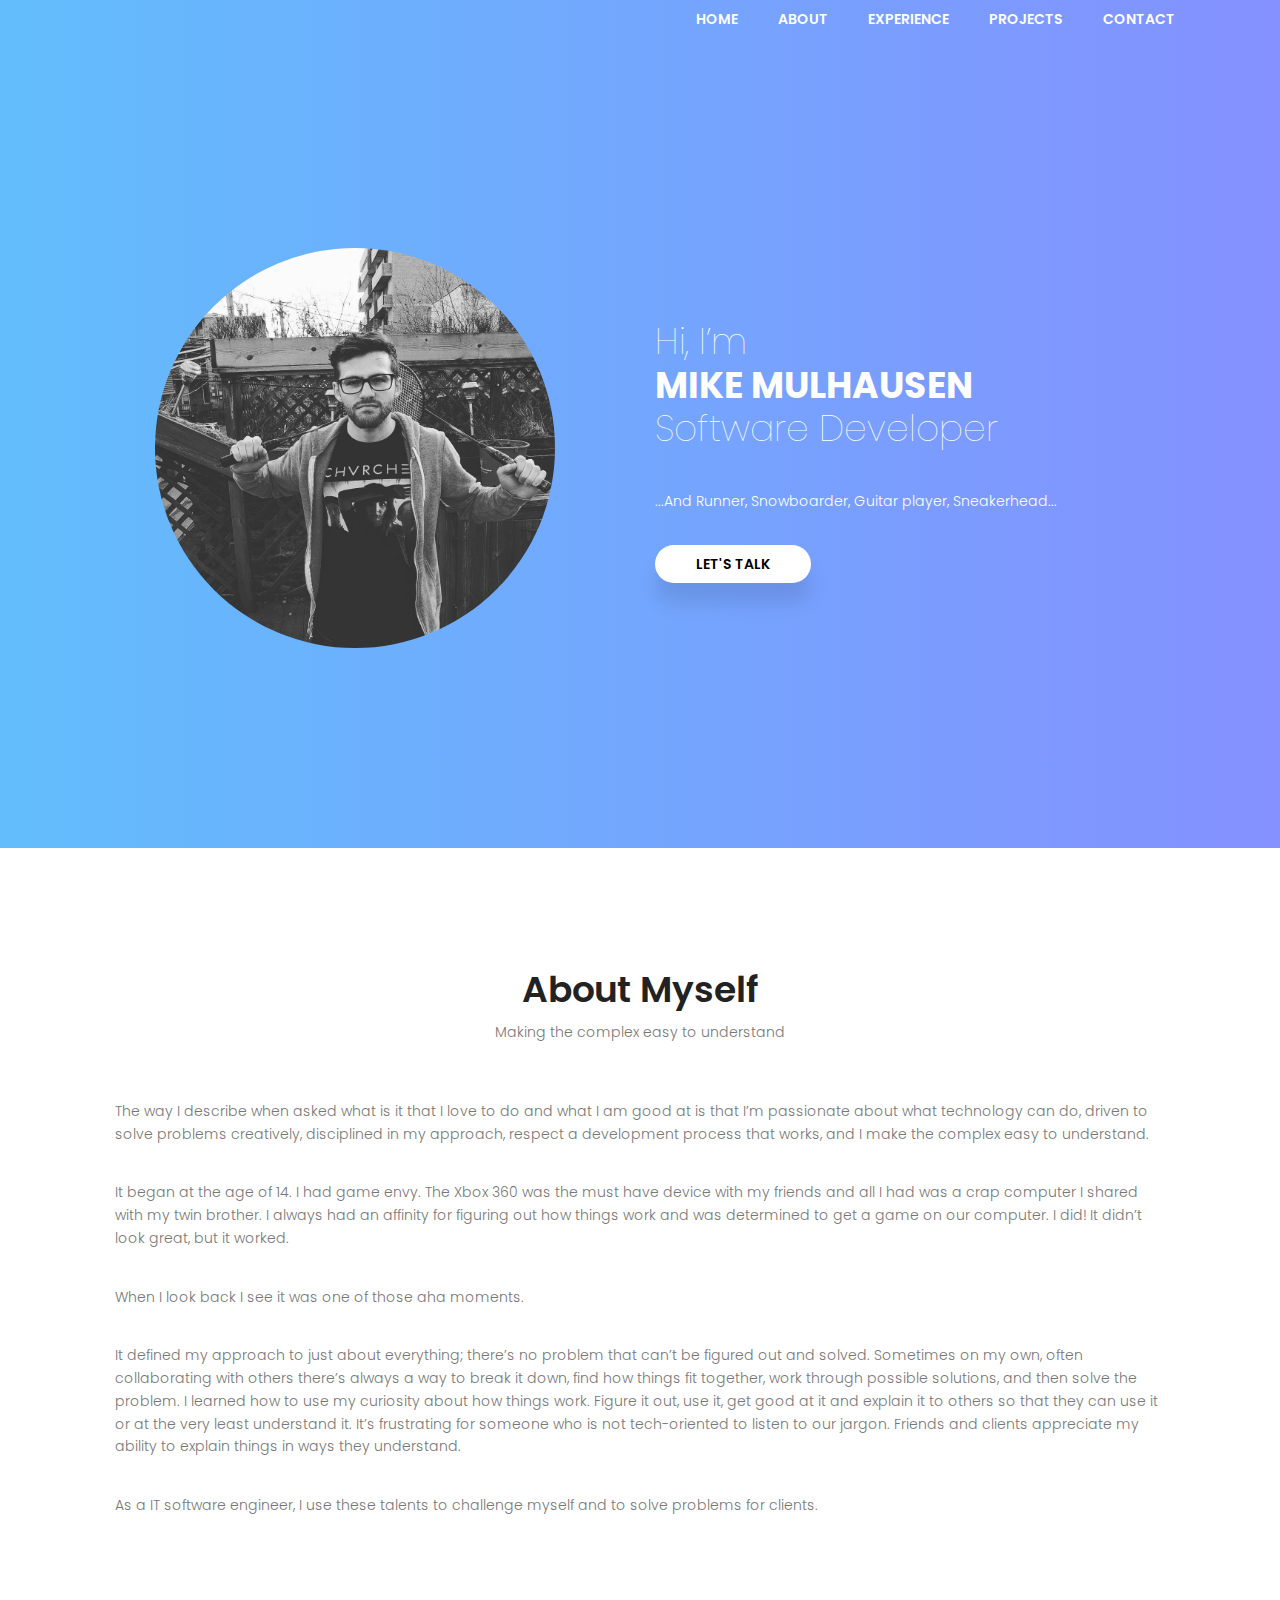
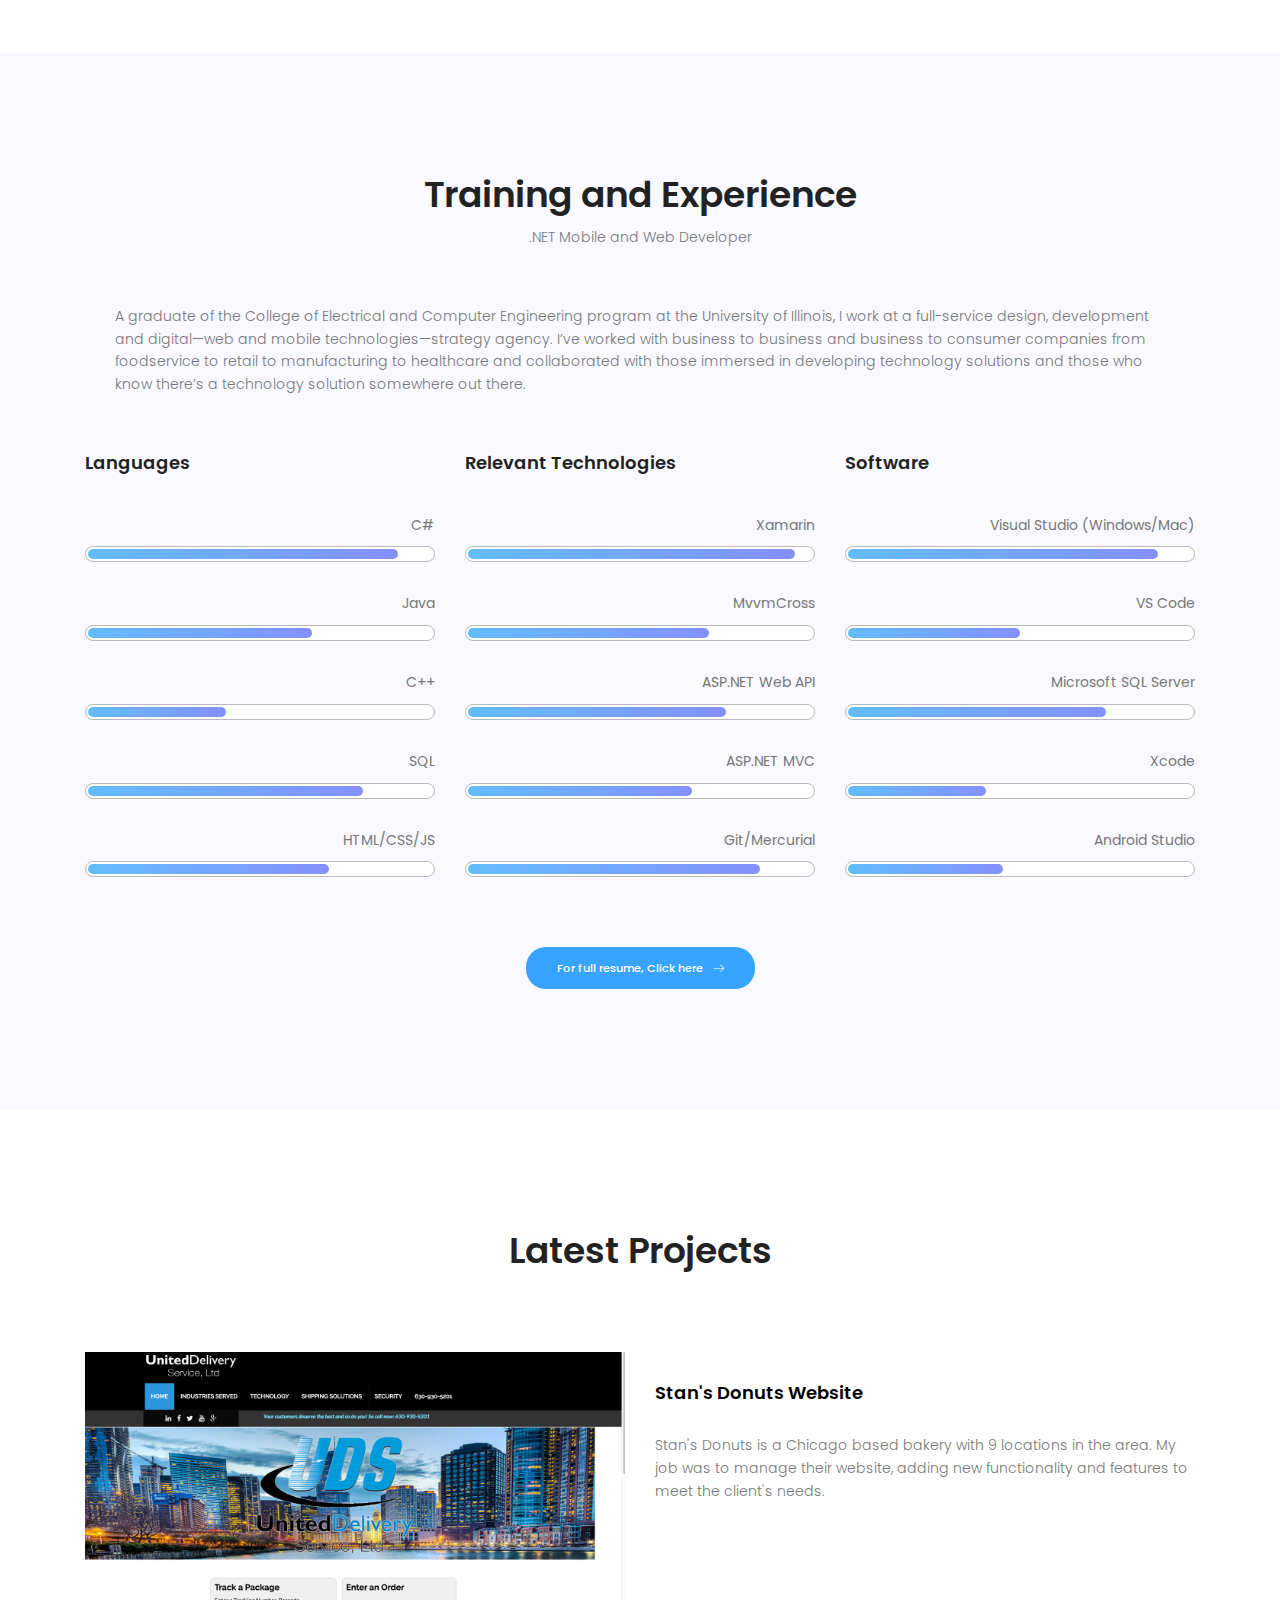
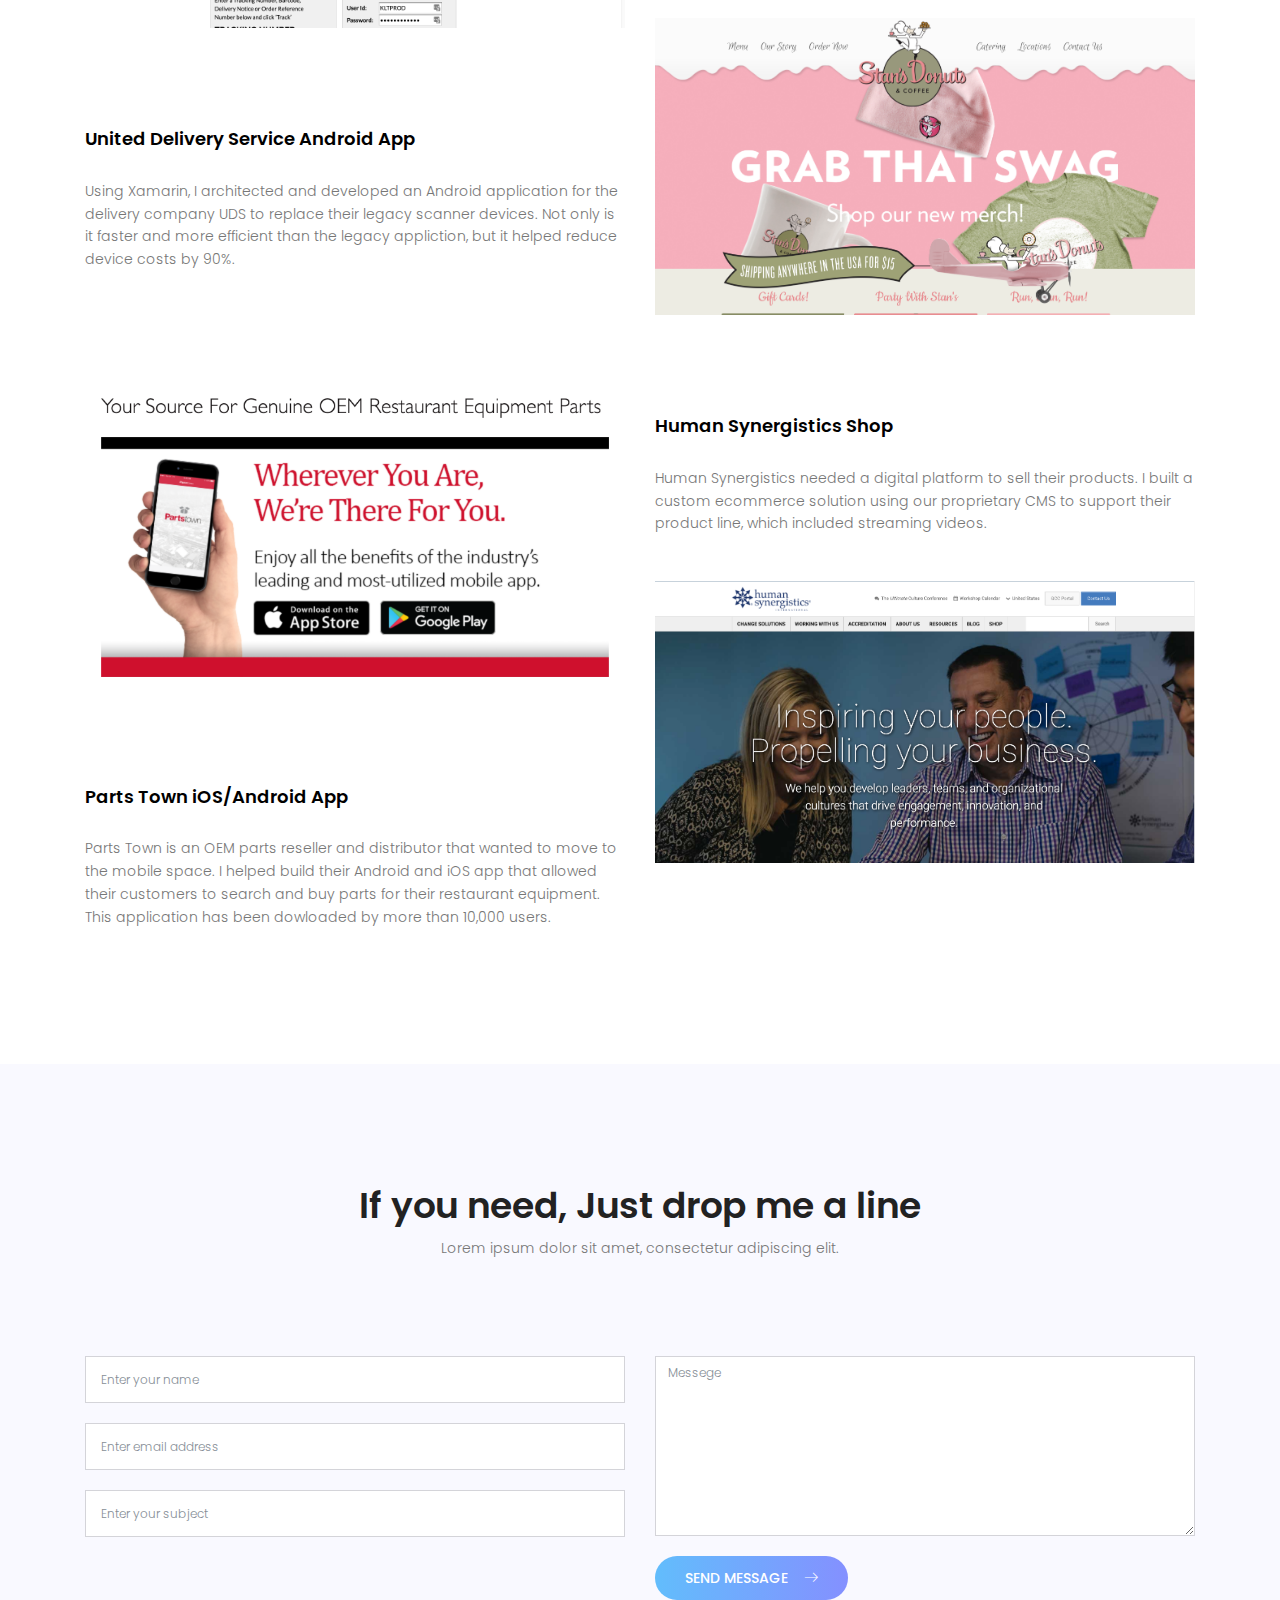
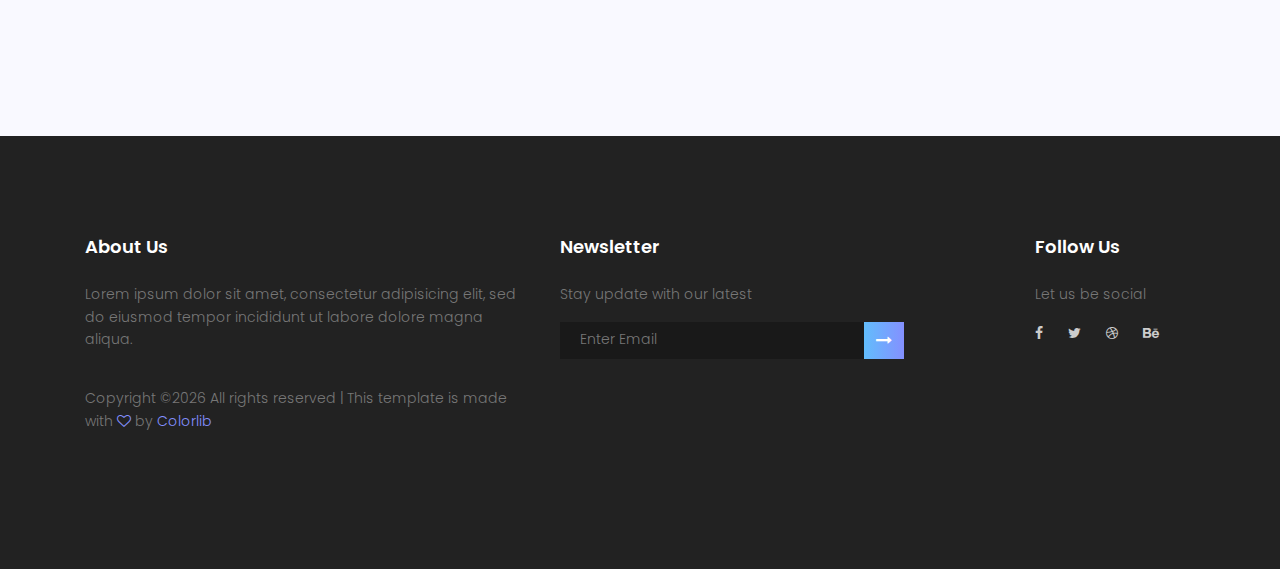
==== commit 2a962518: "Content Updates" ====
--- a/resume/index.html
+++ b/resume/index.html
@@ -1,3 +1,4 @@
+
 	<!DOCTYPE html>
 	<html lang="zxx" class="no-js">
 	<head>
@@ -46,11 +47,12 @@
 							  <div class="collapse navbar-collapse justify-content-end align-items-center" id="navbarSupportedContent">
 							    <ul class="navbar-nav">
 									<li><a href="#home">Home</a></li>
-<!--									<li><a href="#service">Service</a></li>-->
 									<li><a href="#about">About</a></li>
+                                    <li><a href="#experience">Experience</a></li>
 									<li><a href="#project">Projects</a></li>
 									<li><a href="#contact">Contact</a></li>
 								   <!-- Dropdown -->
+<!--
 								    <li class="dropdown">
 								      <a class="dropdown-toggle" href="#" id="navbardrop" data-toggle="dropdown">
 								        Pages
@@ -60,6 +62,7 @@
 								        <a class="dropdown-item" href="elements.html">Elements</a>
 								      </div>
 								    </li>										
+-->
 							    </ul>
 							  </div>						
 						</div>
@@ -79,9 +82,9 @@
 							Software Developer					
 						</h1>
 						<p class="mx-auto text-white  mt-20 mb-40">
-							Lorem ipsum dolor sit amet, consectetur adipisicing elit, sed do eiusmod temp <br> or incididunt ut labore et dolore magna aliqua. Ut enim ad minim.
+							...And Runner, Snowboarder, Guitar player, Sneakerhead...
 						</p>
-						<a href="#about" class="text-uppercase header-btn">Let's Talk</span></a>
+						<a href="#about" class="text-uppercase header-btn">Let's Talk</a>
 					</div>
 				</div>
 			</div>
@@ -89,85 +92,56 @@
 			<!-- End banner Area -->	
 			
 			<!-- Start service Area -->
-<!--
-			<section class="service-area section-gap" id="service"> 
-				<div class="container">
-					<div class="row d-flex justify-content-center">
-						<div class="menu-content pb-70 col-lg-8">
+
+			<section class="service-area section-gap" id="about"> 
+				<div class="container">
+					<div class="row d-flex justify-content-center">
+						<div class="menu-content pb-40 col-lg-8">
 							<div class="title text-center">
-								<h1 class="mb-10">Have a Look at my Services</h1>
-								<p>Who are in extremely love with eco friendly system.</p>
+								<h1 class="mb-10">About Myself</h1>
+								<p>Making the complex easy to understand</p>
 							</div>
 						</div>
 					</div>						
-					<div class="row">
-						<div class="single-service col-lg-6 col-md-6 mb-30">
-							<div class="icon">
-								<img src="img/s1.png" alt="">
-							</div>
-							<div class="dec">
-								<h4 class="mt-30"><a href="#">Web Design</a></h4>			
-								<p class="mt-20">
-									Lorem ipsum dolor sit amet, consectetur adipisicing elit, sed do eiusmod tempor incididunt ut labore et dolore magna aliqua. Ut enim ad minim veniam quis nostrud exercitation.
-								</p>								
-							</div>
-						</div>
-						<div class="single-service col-lg-6 col-md-6 mb-30">
-							<div class="icon">
-								<img src="img/s2.png" alt="">
-							</div>
-							<div class="dec">
-								<h4 class="mt-30"><a href="#">Mobile Design</a></h4>			
-								<p class="mt-20">
-									Lorem ipsum dolor sit amet, consectetur adipisicing elit, sed do eiusmod tempor incididunt ut labore et dolore magna aliqua. Ut enim ad minim veniam quis nostrud exercitation.
-								</p>								
-							</div>
-						</div>
-						<div class="single-service col-lg-6 col-md-6">
-							<div class="icon">
-								<img src="img/s3.png" alt="">
-							</div>
-							<div class="dec">
-								<h4 class="mt-30"><a href="#">Print Design</a></h4>			
-								<p class="mt-20">
-									Lorem ipsum dolor sit amet, consectetur adipisicing elit, sed do eiusmod tempor incididunt ut labore et dolore magna aliqua. Ut enim ad minim veniam quis nostrud exercitation.
-								</p>								
-							</div>
-						</div>
-						<div class="single-service col-lg-6 col-md-6">
-							<div class="icon">
-								<img src="img/s4.png" alt="">
-							</div>
-							<div class="dec">
-								<h4 class="mt-30"><a href="#">Interaction Design</a></h4>			
-								<p class="mt-20">
-									Lorem ipsum dolor sit amet, consectetur adipisicing elit, sed do eiusmod tempor incididunt ut labore et dolore magna aliqua. Ut enim ad minim veniam quis nostrud exercitation.
-								</p>								
-							</div>
-						</div>																		
+					<div class="row ml-30 mr-30">	
+                        <p>
+                            The way I describe when asked what is it that I love to do and what I am good at is that I’m passionate about what technology can do, driven to solve problems creatively, disciplined in my approach, respect a development process that works, and I make the complex easy to understand.
+                        </p>
+                        <p class="mt-20">
+                            It began at the age of 14. I had game envy. The Xbox 360 was the must have device with my friends and all I had was a crap computer I shared with my twin brother. I always had an affinity for figuring out how things work and was determined to get a game on our computer. I did! It didn’t look great, but it worked.
+                        </p>
+                        <p class="mt-20">
+                            When I look back I see it was one of those aha moments.
+                        </p>
+                        <p class="mt-20">
+                            It defined my approach to just about everything; there’s no problem that can’t be figured out and solved. Sometimes on my own, often collaborating with others there’s always a way to break it down, find how things fit together, work through possible solutions, and then solve the problem. I learned how to use my curiosity about how things work. Figure it out, use it, get good at it and explain it to others so that they can use it or at the very least understand it. It’s frustrating for someone who is not tech-oriented to listen to our jargon. Friends and clients appreciate my ability to explain things in ways they understand.
+                        </p>
+                        <p class="mt-20">
+                            As a IT software engineer, I use these talents to challenge myself and to solve problems for clients.
+                        </p>
 					</div>
 				</div>	
 			</section>
--->
+
 			<!-- End service Area -->
 			
 			<!-- Start about Area -->
-			<section class="about-area section-gap" id="about">
+			<section class="about-area section-gap" id="experience">
 				<div class="container">
 					<div class="row d-flex justify-content-center">
 						<div class="menu-content pb-40 col-lg-8">
 							<div class="title text-center">
-								<h1 class="mb-10">About Myself</h1>
+								<h1 class="mb-10">Training and Experience</h1>
 								<p>.NET Mobile and Web Developer</p>
 							</div>
 						</div>
 					</div>
-                    <div class="row pb-40">
+                    <div class="row pb-40 ml-30 mr-30">
                         <p>
-                            Recently, the US Federal government banned online casinos from operating in America by making it illegal to transfer money to them through any US bank or payment system. As a result of this law, most of the popular online casino networks such as Party Gaming and PlayTech left the United States. Overnight, online casino players found themselves being chased by the Federal government. But, after a fortnight, the online casino industry came up with a solution and new online casinos started taking root. These began to operate under a different business umbrella, and by doing that, rendered the transfer of money to and from them legal. A major part of this was enlisting electronic banking systems that would accept this new clarification and start doing business with me. Listed in this article are the electronic banking systems that accept players from the United States that wish to play in online casinos.
+                            A graduate of the College of Electrical and Computer Engineering program at the University of Illinois, I work at a full-service design, development and digital—web and mobile technologies—strategy agency. I’ve worked with business to business and business to consumer companies from foodservice to retail to manufacturing to healthcare and collaborated with those immersed in developing technology solutions and those who know there’s a technology solution somewhere out there.
                         </p>
                     </div>
-					<div class="row">
+					<div class="row pb-40">
 						<div class="col-lg-4 about-left">
 							
 							<h4 class="pb-40">Languages</h4>
@@ -295,63 +269,45 @@
 						</div>
 -->
 					</div>
+                    <div class="row justify-content-center">
+                        <a href="#" class="genric-btn info circle arrow">For full resume, Click here<span class="lnr lnr-arrow-right"></span></a>
+                    </div>
 				</div>	
 			</section>
 			<!-- End about Area -->
 			
 			<!-- Start qualification Area -->
+<!--
 			<section class="qualification-area pt-100 pb-80">
 				<div class="container">
 					<div class="row d-flex justify-content-center">
 						<div class="menu-content pb-20 col-lg-8">
 							<div class="title text-center">
 								<h1 class="mb-10">My Qualifications</h1>
-								<p>Who are in extremely love with eco friendly system.</p>
+								<p>Lorem ipsum dolor sit amet, consectetur adipiscing elit.</p>
 							</div>
 						</div>
 					</div>							
 					<div class="row d-flex justify-content-center">
-						<div class="col-lg-6 col-md-6 qty-left">
+						<div class="col-lg-12 col-md-12 qty-left">
 							<div class="single-qly">
-								<h3 class="text-uppercase">Spondonit</h3>
-								<p>July 2015 to Present</p>
-								<h4 class="pt-20 pb-20">Creative Content Developer</h4>
-								<p>
-									All users on MySpace will know that there are millions of <br>people out there. Every day besides.
+								<h3 class="text-uppercase">KeyLimeTie</h3>
+								<p>June 2013 to Present</p>
+								<h4 class="pt-20 pb-20">Software Engineer</h4>
+								<p>
+									Lorem ipsum dolor sit amet, consectetur adipiscing elit, sed do eiusmod tempor incididunt ut labore et dolore magna aliqua.
 								</p>							
 							</div>
 							<div class="btm-border d-block mx-auto"></div>								
 							<div class="single-qly">
-								<h3 class="text-uppercase">Codepixar</h3>
-								<p>May 2013 to Present</p>
-								<h4 class="pt-20 pb-20">UI/UX Designer</h4>
-								<p>
-									All users on MySpace will know that there are millions of <br>people out there. Every day besides.
-								</p>								
-							</div>							
-						</div>
-						<div class="col-lg-6 col-md-6 qty-right">
-							<div class="single-qly">
-								<h4 class="pb-20">Masters in Graphics & Fine Arts</h4>
-								<p><b>Session</b>: 2010-11</p>								
-								<p><b>Result</b>:  3.78 (In the Scale of 4.00)</p>									
-							</div>
-							<div class="btm-border d-block mx-auto"></div>							
-							<div class="single-qly">
-								<h4 class="pb-20">Bachelor in Graphics & UI/UX</h4>
-								<p><b>Session</b>: 2006-09</p>								
-								<p><b>Result</b>:  3.40 (In the Scale of 4.00)</p>									
-							</div>	
-							<div class="btm-border d-block mx-auto"></div>							
-							<div class="single-qly">
-								<h4 class="pb-20">Diploma in Fine Arts & Printing</h4>
-								<p><b>Session</b>: 2003-06</p>								
-								<p><b>Result</b>:  4.94 (In the Scale of 5.00)</p>								
-							</div>																				
-						</div>						
+								<h4 class="pb-20">Bachelors in Computer Engineering</h4>
+								<p><b>Session</b>: 2009-13</p>															
+							</div>								
+						</div>					
 					</div>
 				</div>	
 			</section>
+-->
 			<!-- End qualification Area -->
 			
 			<!-- Start project Area -->
@@ -360,42 +316,41 @@
 					<div class="row d-flex justify-content-center">
 						<div class="menu-content pb-70 col-lg-8">
 							<div class="title text-center">
-								<h1 class="mb-10">Latest Done Projects</h1>
-								<p>Who are in extremely love with eco friendly system.</p>
+								<h1 class="mb-10">Latest Projects</h1>
 							</div>
 						</div>
 					</div>					
 					<div class="row">
 						<div class="col-lg-6 project-left">
 							<div class="single-project pb-100">
-								<img class="img-fluid" src="img/l1.jpg" alt="">
-								<h4 class="pt-100 pb-30"><a href="#">Panda Illustration</a></h4>
-								<p>
-									It won’t be a bigger problem to find one video game lover in your neighbor. Since the introduction of Virtual Game, it has been achieving great heights so far as its popularity and technological.
+								<img class="img-fluid" src="img/uds.png" alt="">
+								<h4 class="pt-100 pb-30"><a href="#">United Delivery Service Android App</a></h4>
+								<p>
+									Using Xamarin, I architected and developed an Android application for the delivery company UDS to replace their legacy scanner devices. Not only is it faster and more efficient than the legacy appliction, but it helped reduce device costs by 90%.
 								</p>
 							</div>
 							<div class="single-project">
-								<img class="img-fluid" src="img/l3.jpg" alt="">
-								<h4 class="pt-100 pb-30"><a href="#">Panda Illustration</a></h4>
-								<p>
-									It won’t be a bigger problem to find one video game lover in your neighbor. Since the introduction of Virtual Game, it has been achieving great heights so far as its popularity and technological.
+								<img class="img-fluid" src="img/partstown.png" alt="">
+								<h4 class="pt-100 pb-30"><a href="#">Parts Town iOS/Android App</a></h4>
+								<p>
+									Parts Town is an OEM parts reseller and distributor that wanted to move to the mobile space. I helped build their Android and iOS app that allowed their customers to search and buy parts for their restaurant equipment. This application has been dowloaded by more than 10,000 users.
 								</p>
 							</div>							
 						</div>
 						<div class="col-lg-6 project-right">
 							<div class="single-project">
-								<h4 class="pt-30 pb-30"><a href="#">Panda Illustration</a></h4>
+								<h4 class="pt-30 pb-30"><a href="#">Stan's Donuts Website</a></h4>
 								<p class=" pb-100">
-									It won’t be a bigger problem to find one video game lover in your neighbor. Since the introduction of Virtual Game, it has been achieving great heights so far as its popularity and technological.
+									Stan's Donuts is a Chicago based bakery with 9 locations in the area. My job was to manage their website, adding new functionality and features to meet the client's needs.  
 								</p>								
-								<img class="img-fluid" src="img/l2.jpg" alt="">
+								<img class="img-fluid" src="img/stans.png" alt="">
 							</div>
 							<div class="single-project">
-								<h4 class="pt-100 pb-30"><a href="#">Panda Illustration</a></h4>
+								<h4 class="pt-100 pb-30"><a href="#">Human Synergistics Shop</a></h4>
 								<p class=" pb-30">
-									It won’t be a bigger problem to find one video game lover in your neighbor. Since the introduction of Virtual Game, it has been achieving great heights so far as its popularity and technological.
+									Human Synergistics needed a digital platform to sell their products. I built a custom ecommerce solution using our proprietary CMS to support their product line, which included streaming videos.
 								</p>
-								<img class="img-fluid" src="img/l4.jpg" alt="">								
+								<img class="img-fluid" src="img/hsi.png" alt="">								
 							</div>								
 						</div>
 					</div>
@@ -404,6 +359,7 @@
 			<!-- End project Area -->
 			
 			<!-- Start feature Area -->
+<!--
 			<section class="feature-area pt-100">
 				<div class="container">
 					<div class="row d-flex justify-content-center">
@@ -484,6 +440,7 @@
 					</div>
 				</div>	
 			</section>
+-->
 			<!-- End feature Area -->
 							
 			<!-- start contact Area -->		
@@ -492,8 +449,8 @@
 					<div class="row d-flex justify-content-center">
 						<div class="menu-content pb-20 col-lg-8">
 							<div class="title text-center">
-								<h1 class="mb-10">If you need, Just drop us a line</h1>
-								<p>Who are in extremely love with eco friendly system.</p>
+								<h1 class="mb-10">If you need, Just drop me a line</h1>
+								<p>Lorem ipsum dolor sit amet, consectetur adipiscing elit.</p>
 							</div>
 						</div>
 					</div>										
--- a/resume/css/main.css
+++ b/resume/css/main.css
@@ -2342,7 +2342,7 @@
 }
 
 .project-area {
-  background-color: #f9f9ff;
+  background-color: #fff;
 }
 
 .single-project a {
@@ -2396,6 +2396,10 @@
   font-weight: 400;
   margin-right: 12px;
   font-size: 20px;
+}
+
+.contact-area {
+  background-color: #f9f9ff;
 }
 
 .single-contact-info {
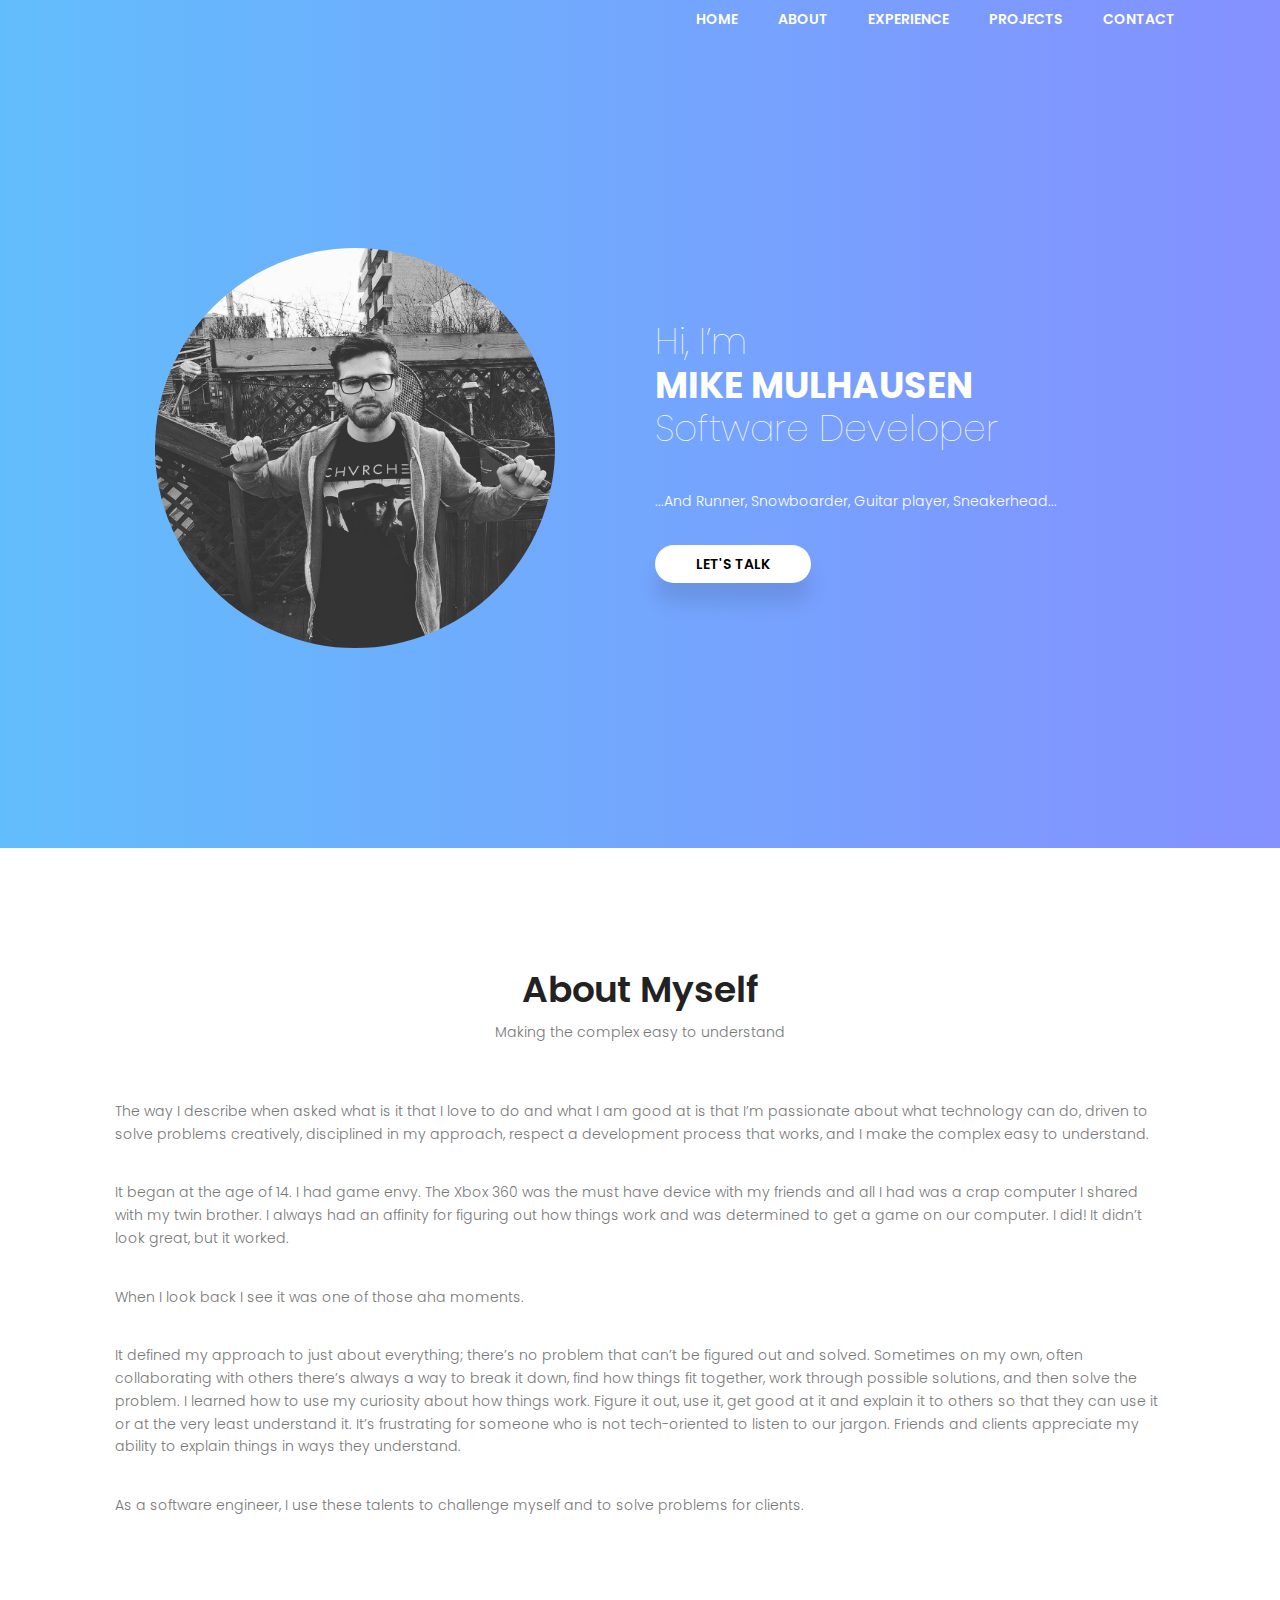
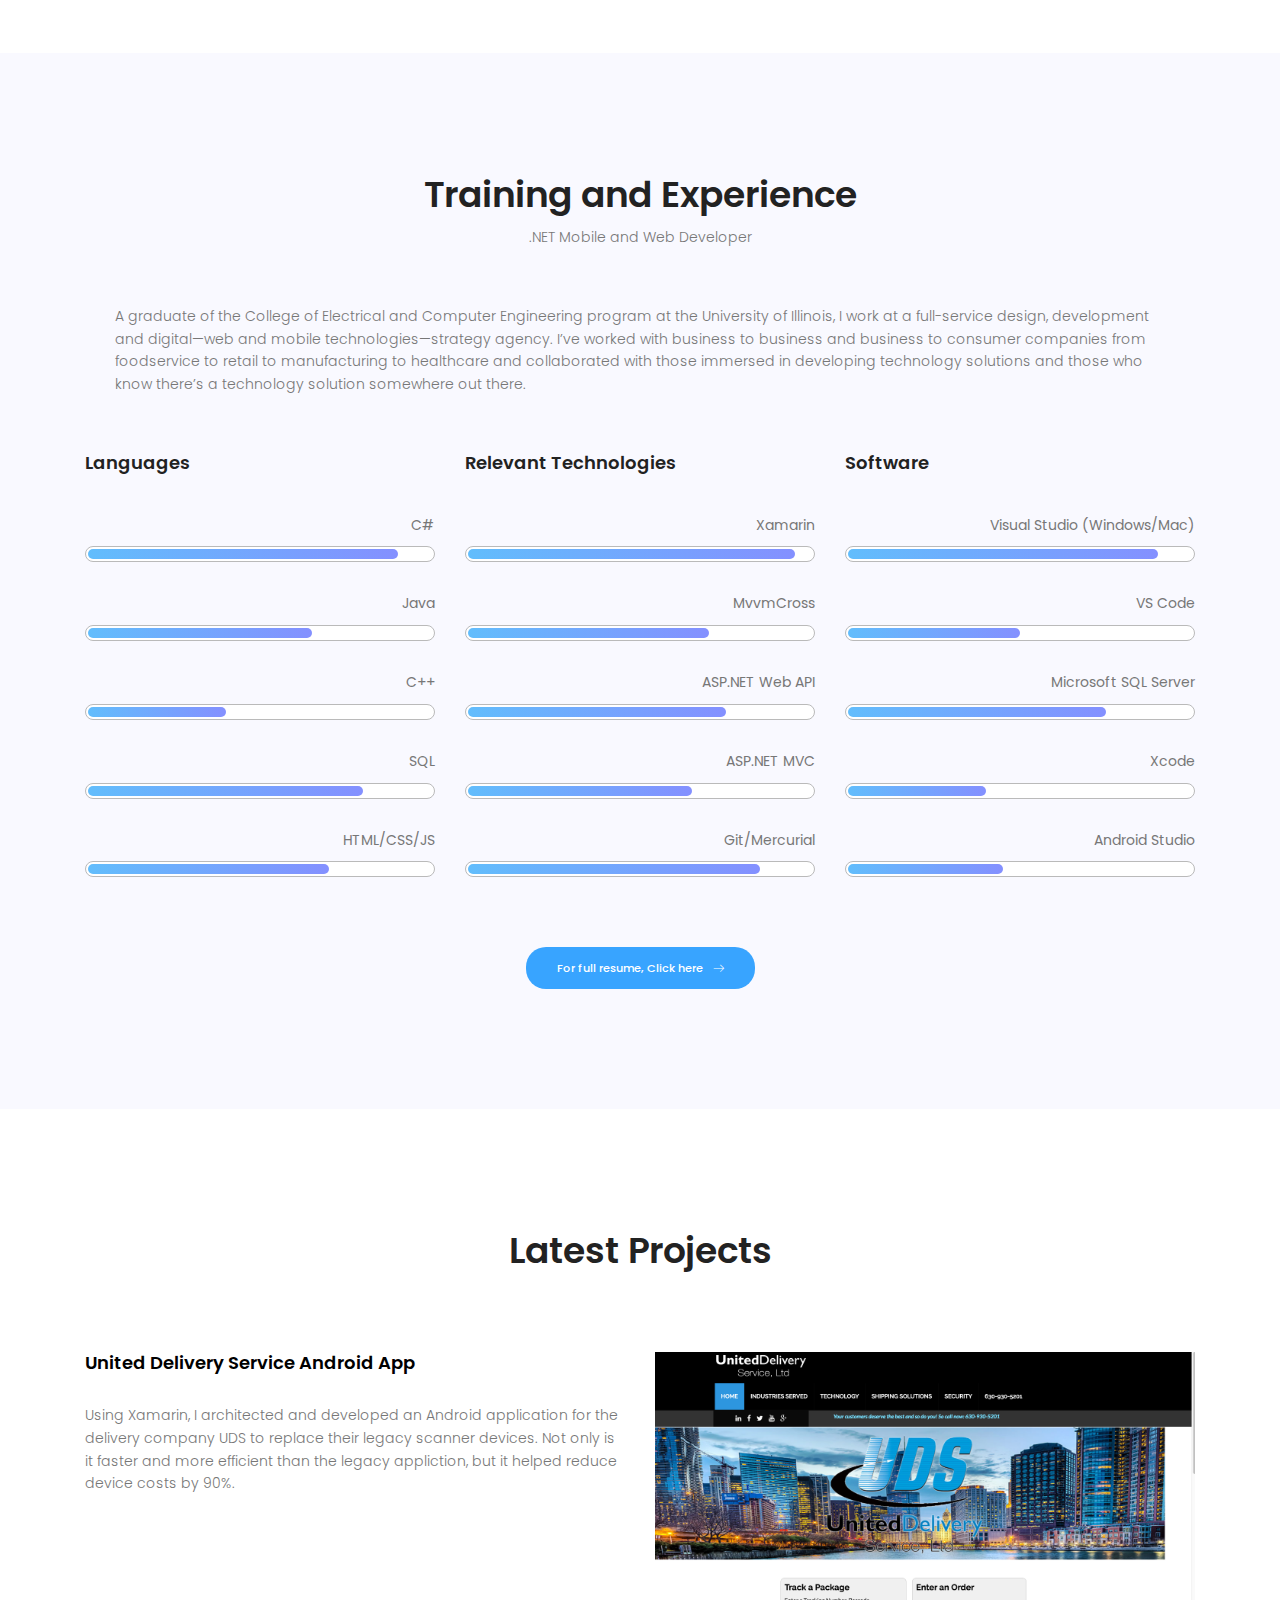
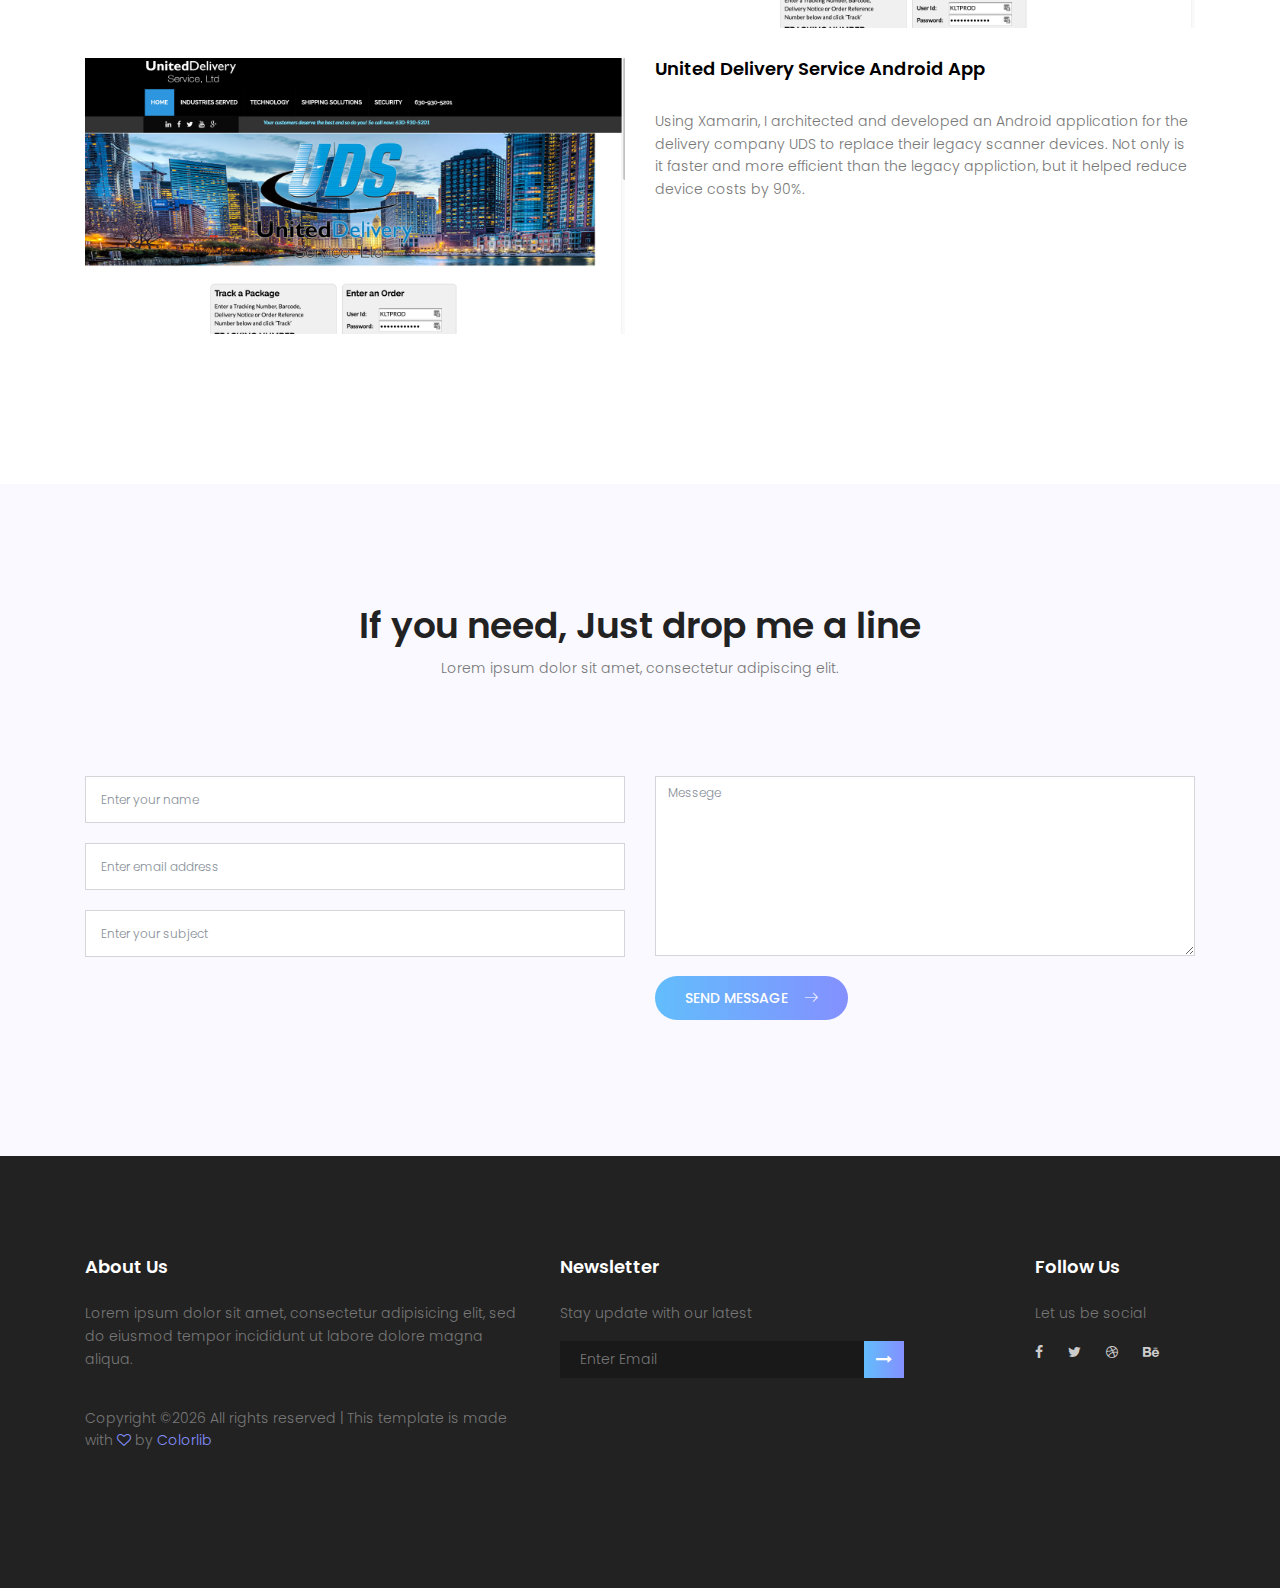
==== commit b8dd45e1: "test layout for projects" ====
--- a/resume/index.html
+++ b/resume/index.html
@@ -117,7 +117,7 @@
                             It defined my approach to just about everything; there’s no problem that can’t be figured out and solved. Sometimes on my own, often collaborating with others there’s always a way to break it down, find how things fit together, work through possible solutions, and then solve the problem. I learned how to use my curiosity about how things work. Figure it out, use it, get good at it and explain it to others so that they can use it or at the very least understand it. It’s frustrating for someone who is not tech-oriented to listen to our jargon. Friends and clients appreciate my ability to explain things in ways they understand.
                         </p>
                         <p class="mt-20">
-                            As a IT software engineer, I use these talents to challenge myself and to solve problems for clients.
+                            As a software engineer, I use these talents to challenge myself and to solve problems for clients.
                         </p>
 					</div>
 				</div>	
@@ -320,7 +320,30 @@
 							</div>
 						</div>
 					</div>					
-					<div class="row">
+					<div class="row single-project pb-30">
+                        <div class="col-lg-6">
+                            <h4 class="pb-30"><a href="#">United Delivery Service Android App</a></h4>
+                            <p>
+                                Using Xamarin, I architected and developed an Android application for the delivery company UDS to replace their legacy scanner devices. Not only is it faster and more efficient than the legacy appliction, but it helped reduce device costs by 90%.
+                            </p>
+                        </div>
+                        <div class="col-lg-6">
+                            <img class="img-fluid" src="img/uds.png" alt="">
+                        </div>
+                    </div>
+                    <div class="row flex-column-reverse flex-lg-row single-project pb-30">
+                        <div class="col-lg-6">
+                            <img class="img-fluid" src="img/uds.png" alt="">
+                        </div>
+                        <div class="col-lg-6">
+                            <h4 class="pb-30"><a href="#">United Delivery Service Android App</a></h4>
+                            <p>
+                                Using Xamarin, I architected and developed an Android application for the delivery company UDS to replace their legacy scanner devices. Not only is it faster and more efficient than the legacy appliction, but it helped reduce device costs by 90%.
+                            </p>
+                        </div>
+                    </div>
+<!--
+                    <div class="row">
 						<div class="col-lg-6 project-left">
 							<div class="single-project pb-100">
 								<img class="img-fluid" src="img/uds.png" alt="">
@@ -354,6 +377,7 @@
 							</div>								
 						</div>
 					</div>
+-->
 				</div>	
 			</section>
 			<!-- End project Area -->
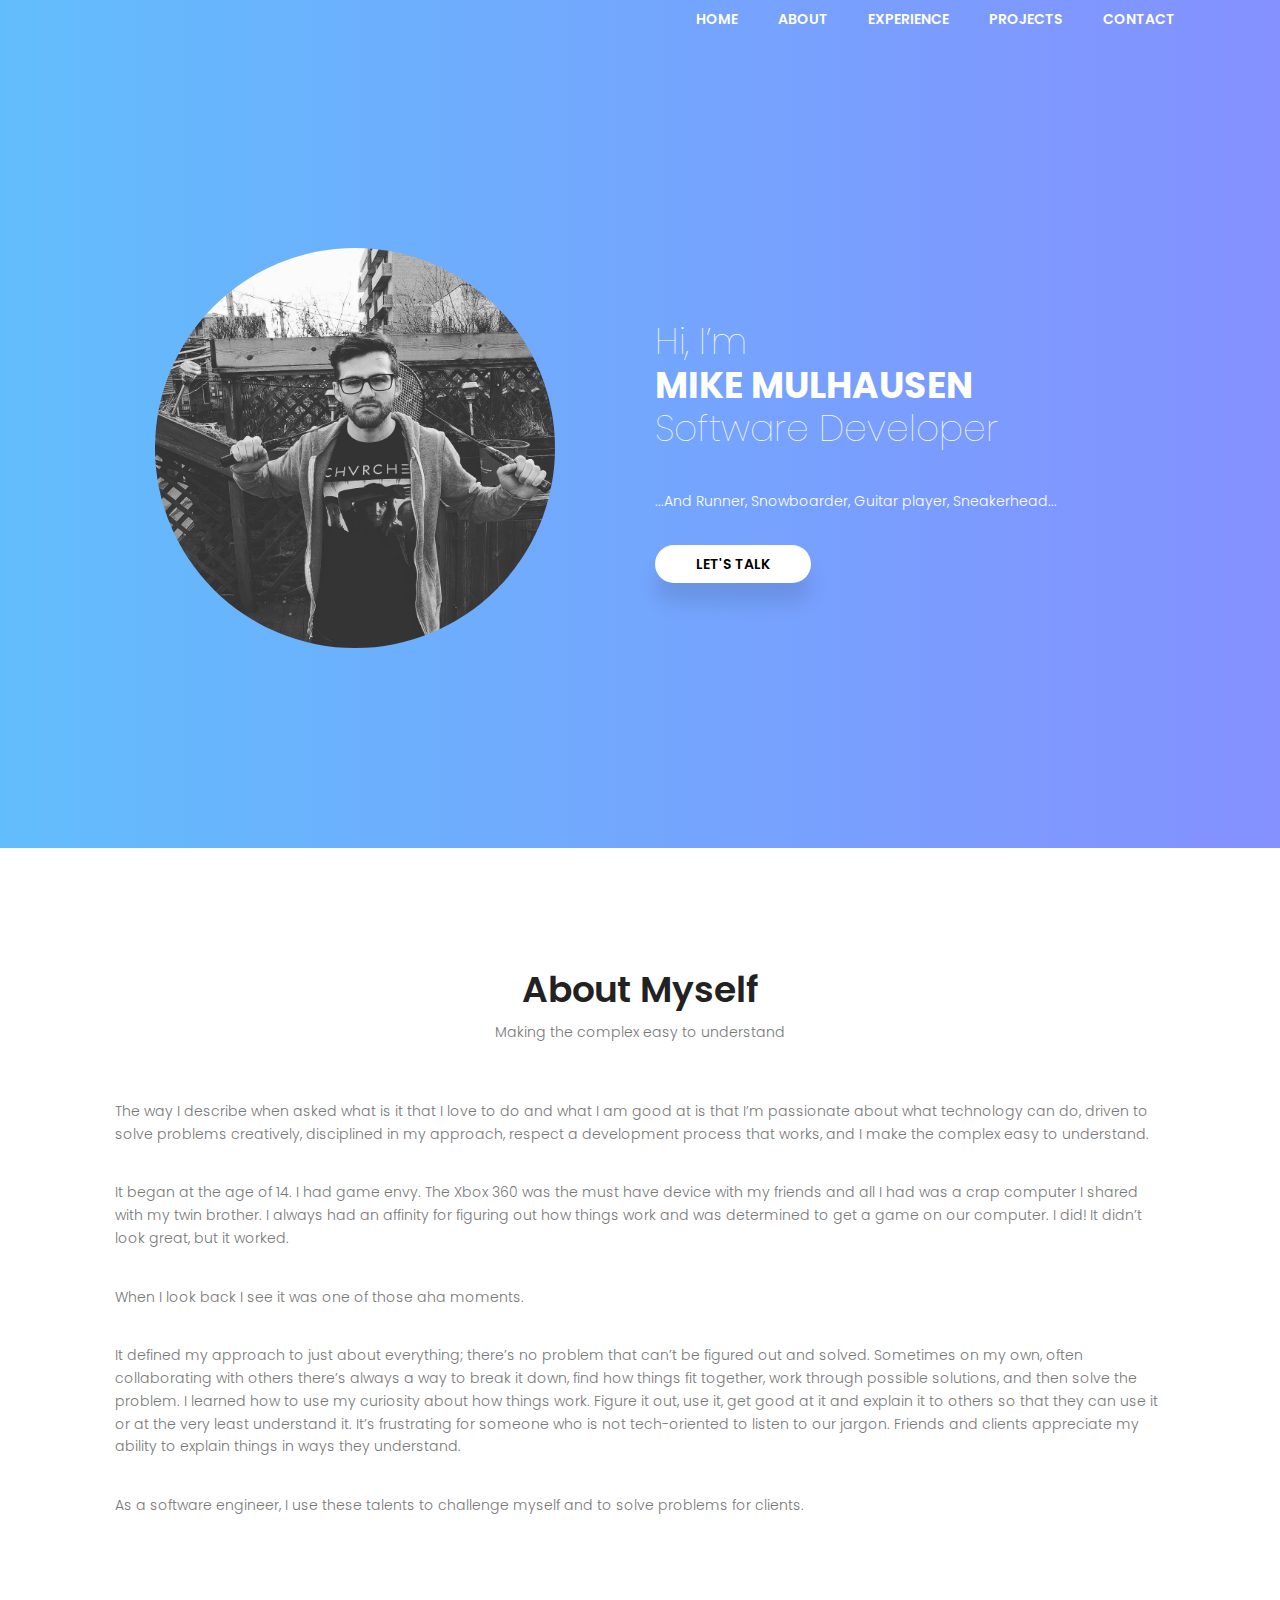
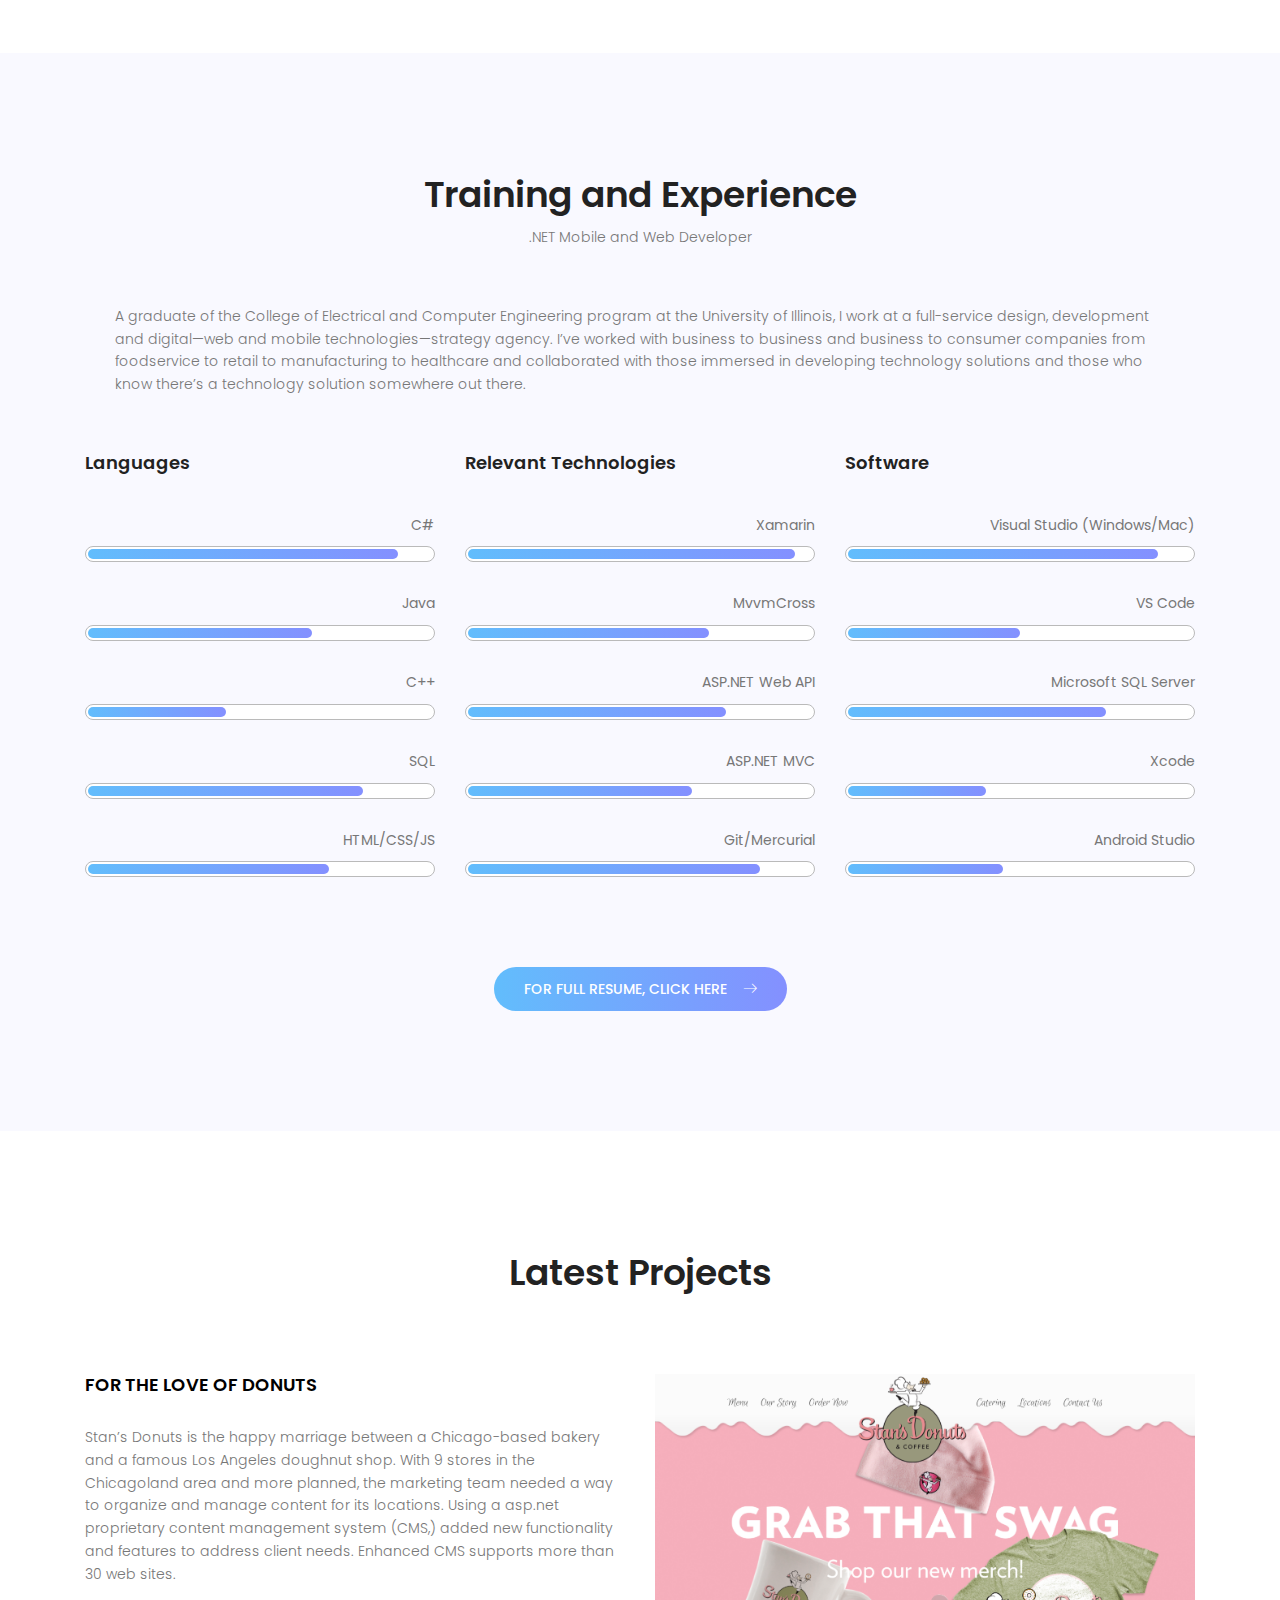
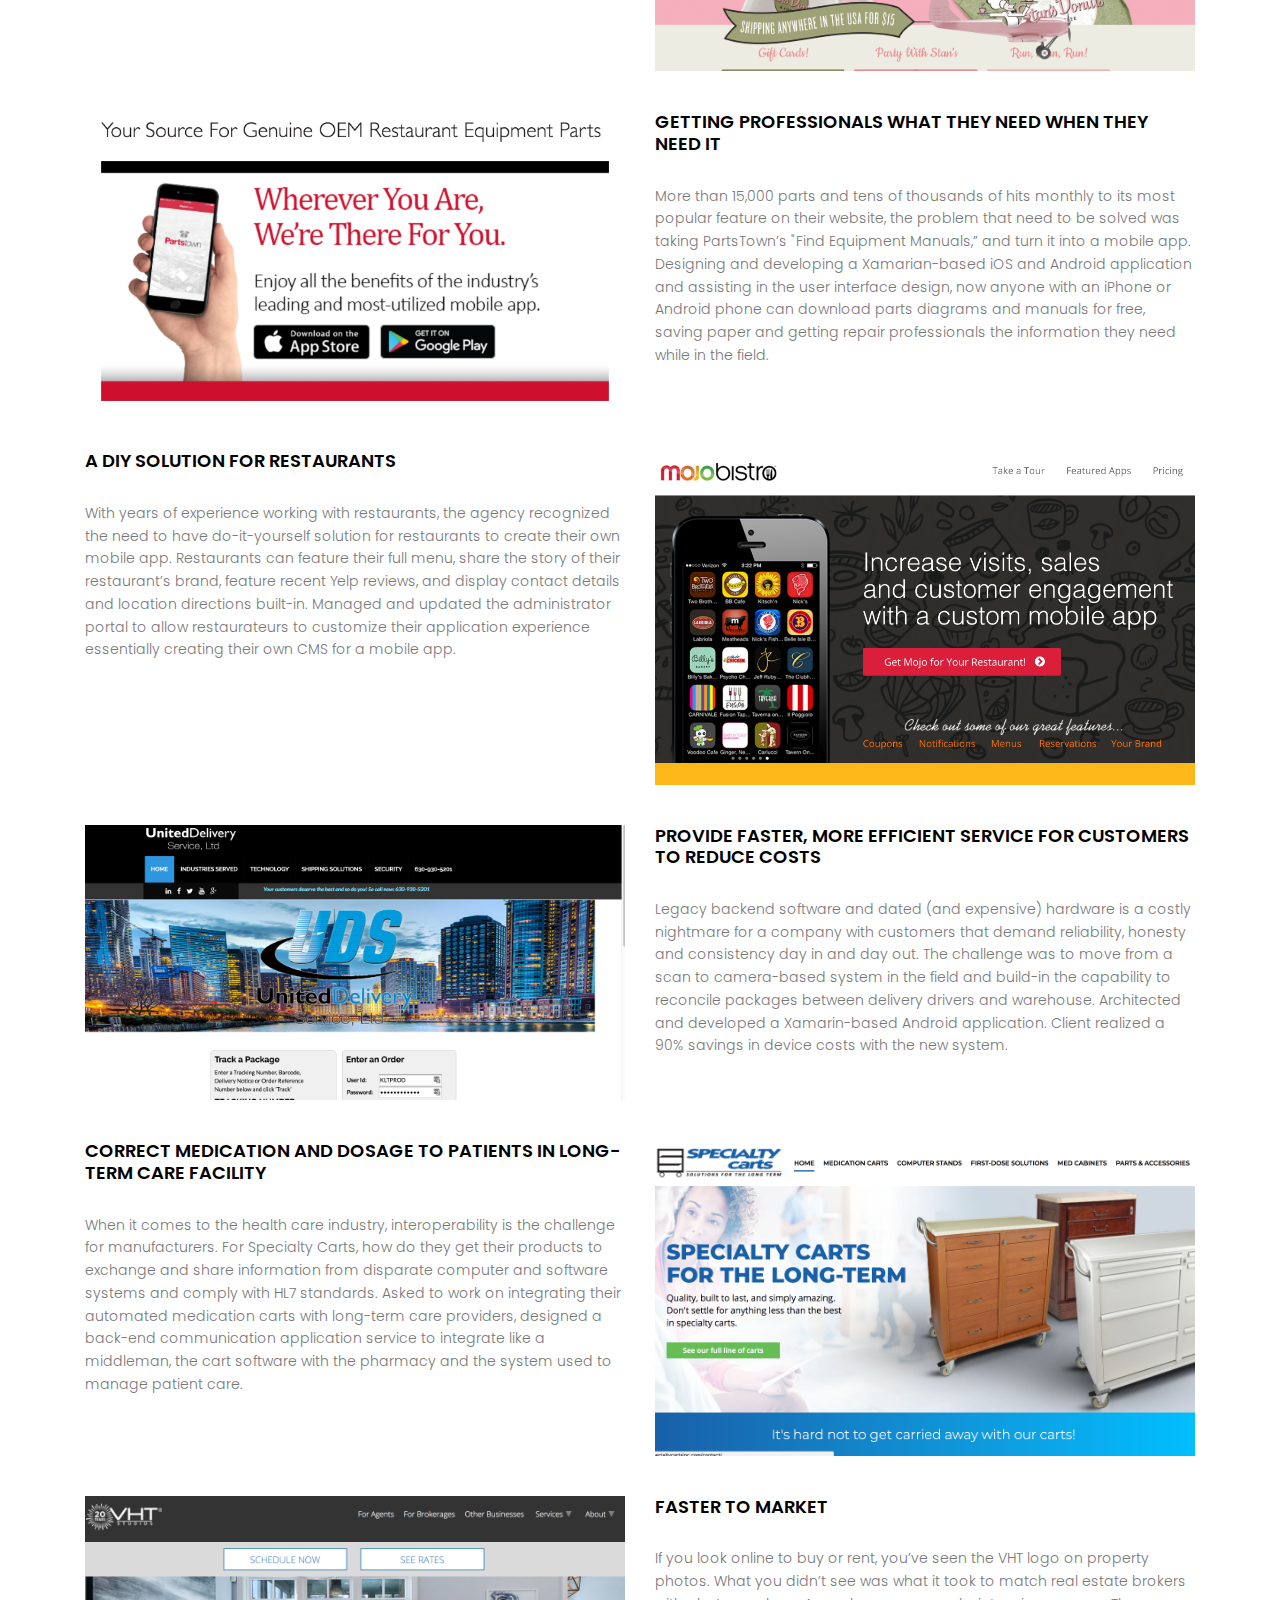
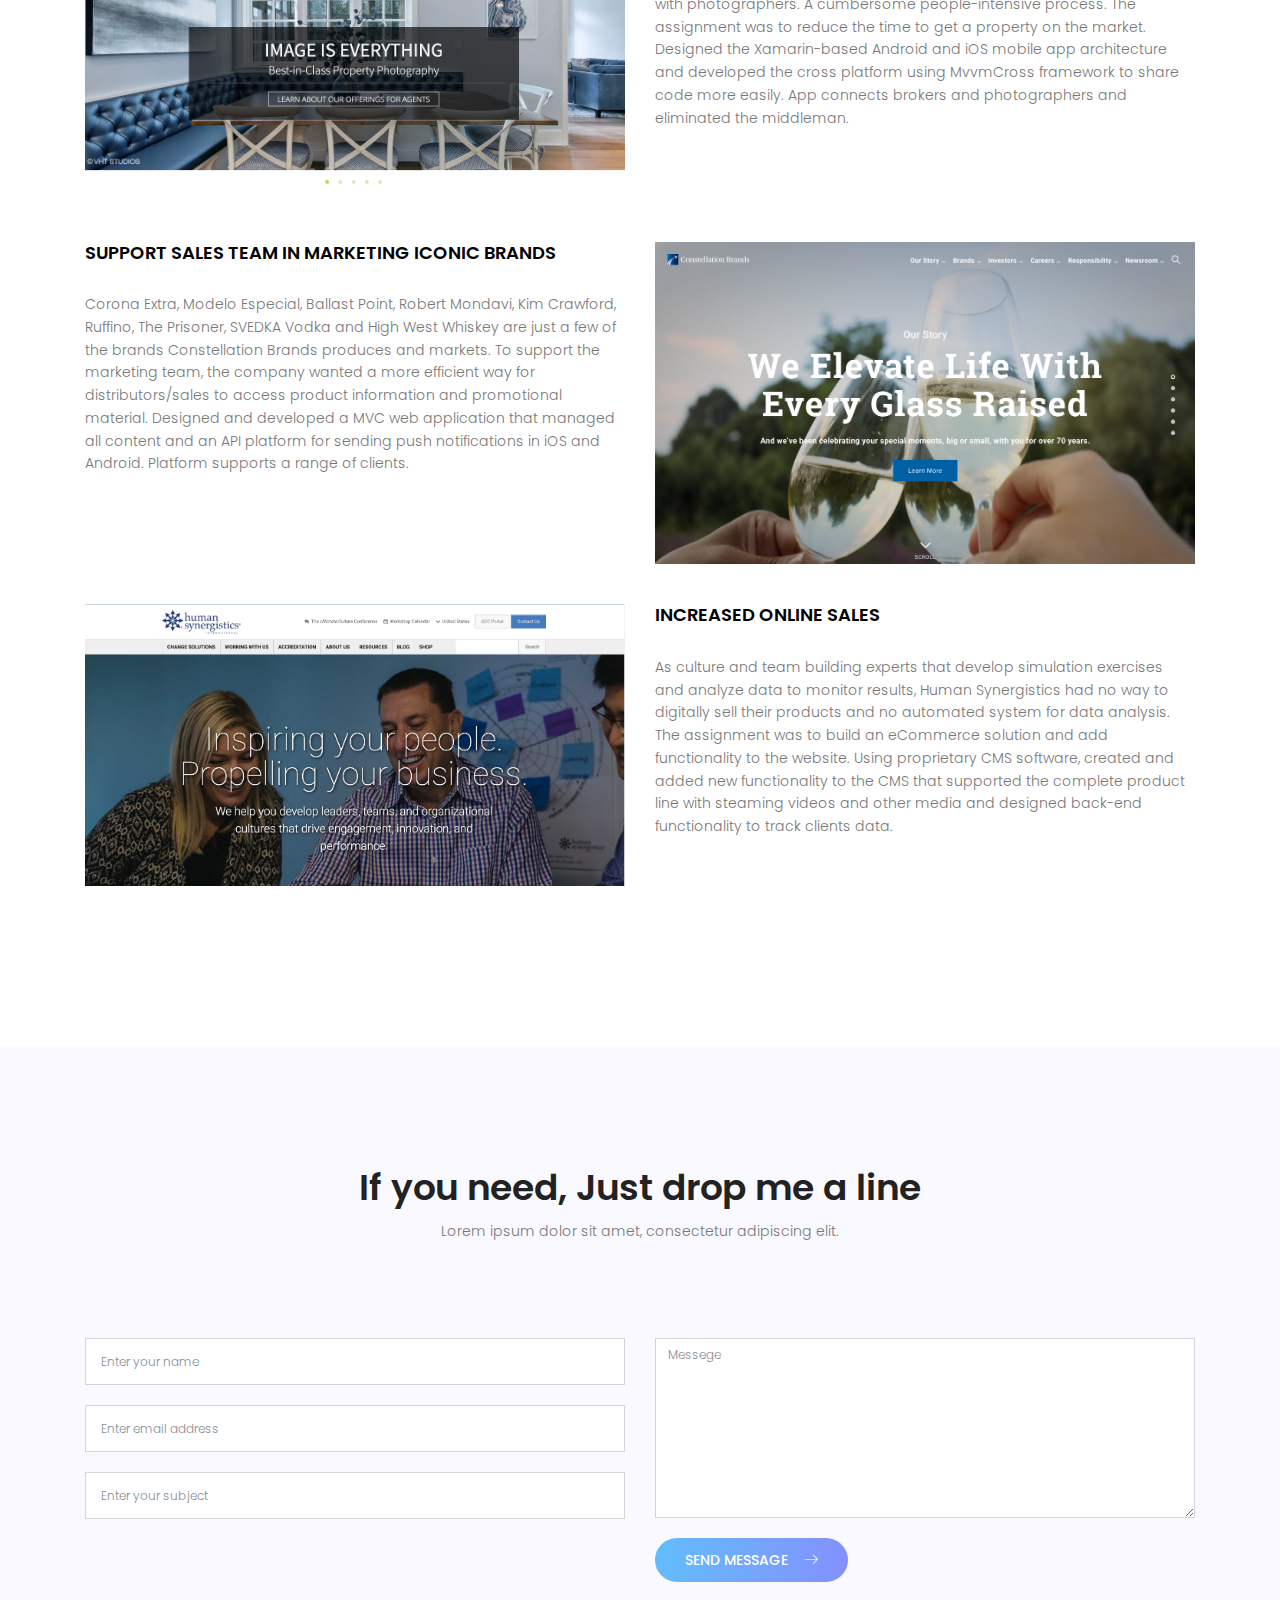
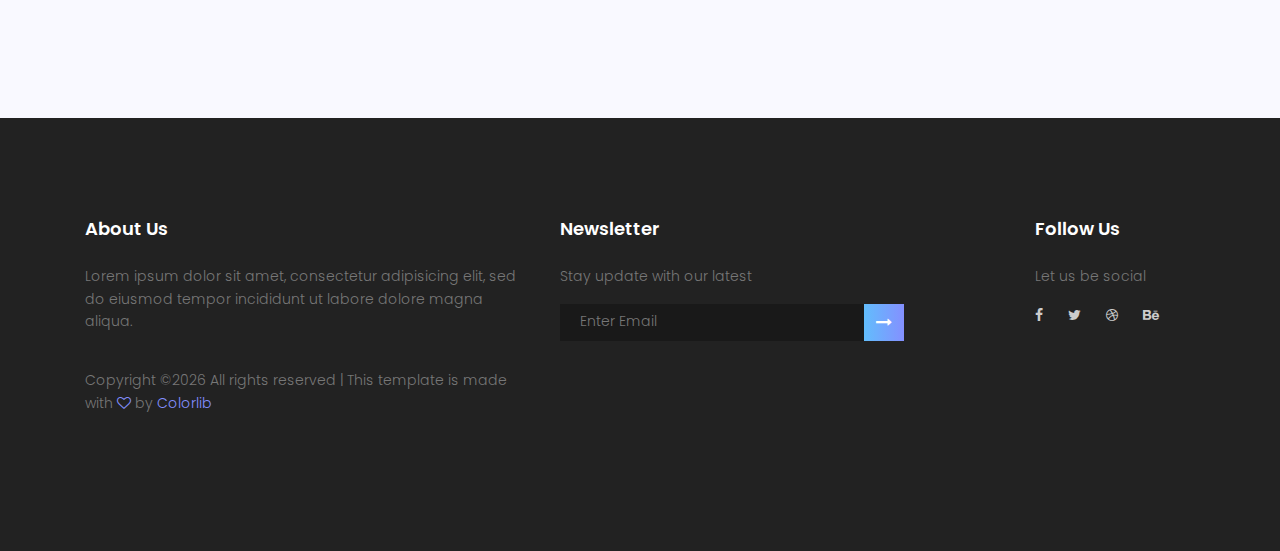
==== commit 66597dcb: "Added all projects" ====
--- a/resume/index.html
+++ b/resume/index.html
@@ -270,7 +270,7 @@
 -->
 					</div>
                     <div class="row justify-content-center">
-                        <a href="#" class="genric-btn info circle arrow">For full resume, Click here<span class="lnr lnr-arrow-right"></span></a>
+                        <button class="primary-btn mt-20">For full resume, Click here<span class="lnr lnr-arrow-right"></span></button>
                     </div>
 				</div>	
 			</section>
@@ -320,25 +320,91 @@
 							</div>
 						</div>
 					</div>					
-					<div class="row single-project pb-30">
-                        <div class="col-lg-6">
-                            <h4 class="pb-30"><a href="#">United Delivery Service Android App</a></h4>
-                            <p>
-                                Using Xamarin, I architected and developed an Android application for the delivery company UDS to replace their legacy scanner devices. Not only is it faster and more efficient than the legacy appliction, but it helped reduce device costs by 90%.
-                            </p>
-                        </div>
+					<div class="row single-project pb-40">
+                        <div class="col-lg-6">
+                            <h4 class="pb-30"><a href="#">FOR THE LOVE OF DONUTS</a></h4>
+                            <p>
+                                Stan’s Donuts is the happy marriage between a Chicago-based bakery and a famous Los Angeles doughnut shop. With 9 stores in the Chicagoland area and more planned, the marketing team needed a way to organize and manage content for its locations. Using a asp.net proprietary content management system (CMS,) added new functionality and features to address client needs. Enhanced CMS supports more than 30 web sites. 
+                            </p>
+                        </div>
+                        <div class="col-lg-6">
+                            <img class="img-fluid" src="img/stans.png" alt="">
+                        </div>
+                    </div>
+                    <div class="row flex-column-reverse flex-lg-row single-project pb-40">
+                        <div class="col-lg-6">
+                            <img class="img-fluid" src="img/partstown.png" alt="">
+                        </div>
+                        <div class="col-lg-6">
+                            <h4 class="pb-30"><a href="#">GETTING PROFESSIONALS WHAT THEY NEED WHEN THEY NEED IT</a></h4>
+                            <p>
+                                More than 15,000 parts and tens of thousands of hits monthly to its most popular feature on their website, the problem that need to be solved was taking PartsTown’s "Find Equipment Manuals,” and turn it into a mobile app. Designing and developing a Xamarian-based iOS and Android application and assisting in the user interface design, now anyone with an iPhone or Android phone can download parts diagrams and manuals for free, saving paper and getting repair professionals the information they need while in the field. 
+                            </p>
+                        </div>
+                    </div>
+                    <div class="row single-project pb-40">
+                        <div class="col-lg-6">
+                            <h4 class="pb-30"><a href="#">A DIY SOLUTION FOR RESTAURANTS</a></h4>
+                            <p>
+                                With years of experience working with restaurants, the agency recognized the need to have do-it-yourself solution for restaurants to create their own mobile app. Restaurants can feature their full menu, share the story of their restaurant’s brand, feature recent Yelp reviews, and display contact details and location directions built-in. Managed and updated the administrator portal to allow restaurateurs to customize their application experience essentially creating their own CMS for a mobile app. 
+                            </p>
+                        </div>
+                        <div class="col-lg-6">
+                            <img class="img-fluid" src="img/mojo.png" alt="">
+                        </div>
+                    </div>
+                    <div class="row flex-column-reverse flex-lg-row single-project pb-40">
                         <div class="col-lg-6">
                             <img class="img-fluid" src="img/uds.png" alt="">
                         </div>
-                    </div>
-                    <div class="row flex-column-reverse flex-lg-row single-project pb-30">
-                        <div class="col-lg-6">
-                            <img class="img-fluid" src="img/uds.png" alt="">
-                        </div>
-                        <div class="col-lg-6">
-                            <h4 class="pb-30"><a href="#">United Delivery Service Android App</a></h4>
-                            <p>
-                                Using Xamarin, I architected and developed an Android application for the delivery company UDS to replace their legacy scanner devices. Not only is it faster and more efficient than the legacy appliction, but it helped reduce device costs by 90%.
+                        <div class="col-lg-6">
+                            <h4 class="pb-30"><a href="#">PROVIDE FASTER, MORE EFFICIENT SERVICE FOR CUSTOMERS TO REDUCE COSTS</a></h4>
+                            <p>
+                                Legacy backend software and dated (and expensive) hardware is a costly nightmare for a company with customers that demand reliability, honesty and consistency day in and day out. The challenge was to move from a scan to camera-based system in the field and build-in the capability to reconcile packages between delivery drivers and warehouse. Architected and developed a Xamarin-based Android application.  Client realized a 90% savings in device costs with the new system.
+                            </p>
+                        </div>
+                    </div>
+                    <div class="row single-project pb-40">
+                        <div class="col-lg-6">
+                            <h4 class="pb-30"><a href="#">CORRECT MEDICATION AND DOSAGE TO PATIENTS IN LONG-TERM CARE FACILITY</a></h4>
+                            <p>
+                                When it comes to the health care industry, interoperability is the challenge for manufacturers. For Specialty Carts, how do they get their products to exchange and share information from disparate computer and software systems and comply with HL7 standards. Asked to work on integrating their automated medication carts with long-term care providers, designed a back-end communication application service to integrate like a middleman, the cart software with the pharmacy and the system used to manage patient care. 
+                            </p>
+                        </div>
+                        <div class="col-lg-6">
+                            <img class="img-fluid" src="img/specialty.png" alt="">
+                        </div>
+                    </div>
+                    <div class="row flex-column-reverse flex-lg-row single-project pb-40">
+                        <div class="col-lg-6">
+                            <img class="img-fluid" src="img/vht.png" alt="">
+                        </div>
+                        <div class="col-lg-6">
+                            <h4 class="pb-30"><a href="#">FASTER TO MARKET</a></h4>
+                            <p>
+                                If you look online to buy or rent, you’ve seen the VHT logo on property photos. What you didn’t see was what it took to match real estate brokers with photographers. A cumbersome people-intensive process. The assignment was to reduce the time to get a property on the market. Designed the Xamarin-based Android and iOS mobile app architecture and developed the cross platform using MvvmCross framework to share code more easily. App connects brokers and photographers and eliminated the middleman. 
+                            </p>
+                        </div>
+                    </div>
+                    <div class="row single-project pb-40">
+                        <div class="col-lg-6">
+                            <h4 class="pb-30"><a href="#">SUPPORT SALES TEAM IN MARKETING ICONIC BRANDS</a></h4>
+                            <p>
+                                Corona Extra, Modelo Especial, Ballast Point, Robert Mondavi, Kim Crawford, Ruffino, The Prisoner, SVEDKA Vodka and High West Whiskey are just a few of the brands Constellation Brands produces and markets. To support the marketing team, the company wanted a more efficient way for distributors/sales to access product information and promotional material. Designed and developed a MVC web application that managed all content and an API platform for sending push notifications in iOS and Android. Platform supports a range of clients. 
+                            </p>
+                        </div>
+                        <div class="col-lg-6">
+                            <img class="img-fluid" src="img/constellation.png" alt="">
+                        </div>
+                    </div>
+                    <div class="row flex-column-reverse flex-lg-row single-project pb-40">
+                        <div class="col-lg-6">
+                            <img class="img-fluid" src="img/hsi.png" alt="">
+                        </div>
+                        <div class="col-lg-6">
+                            <h4 class="pb-30"><a href="#">INCREASED ONLINE SALES</a></h4>
+                            <p>
+                                As culture and team building experts that develop simulation exercises and analyze data to monitor results, Human Synergistics had no way to digitally sell their products and no automated system for data analysis. The assignment was to build an eCommerce solution and add functionality to the website. Using proprietary CMS software, created and added new functionality to the CMS that supported the complete product line with steaming videos and other media and designed back-end functionality to track clients data. 
                             </p>
                         </div>
                     </div>
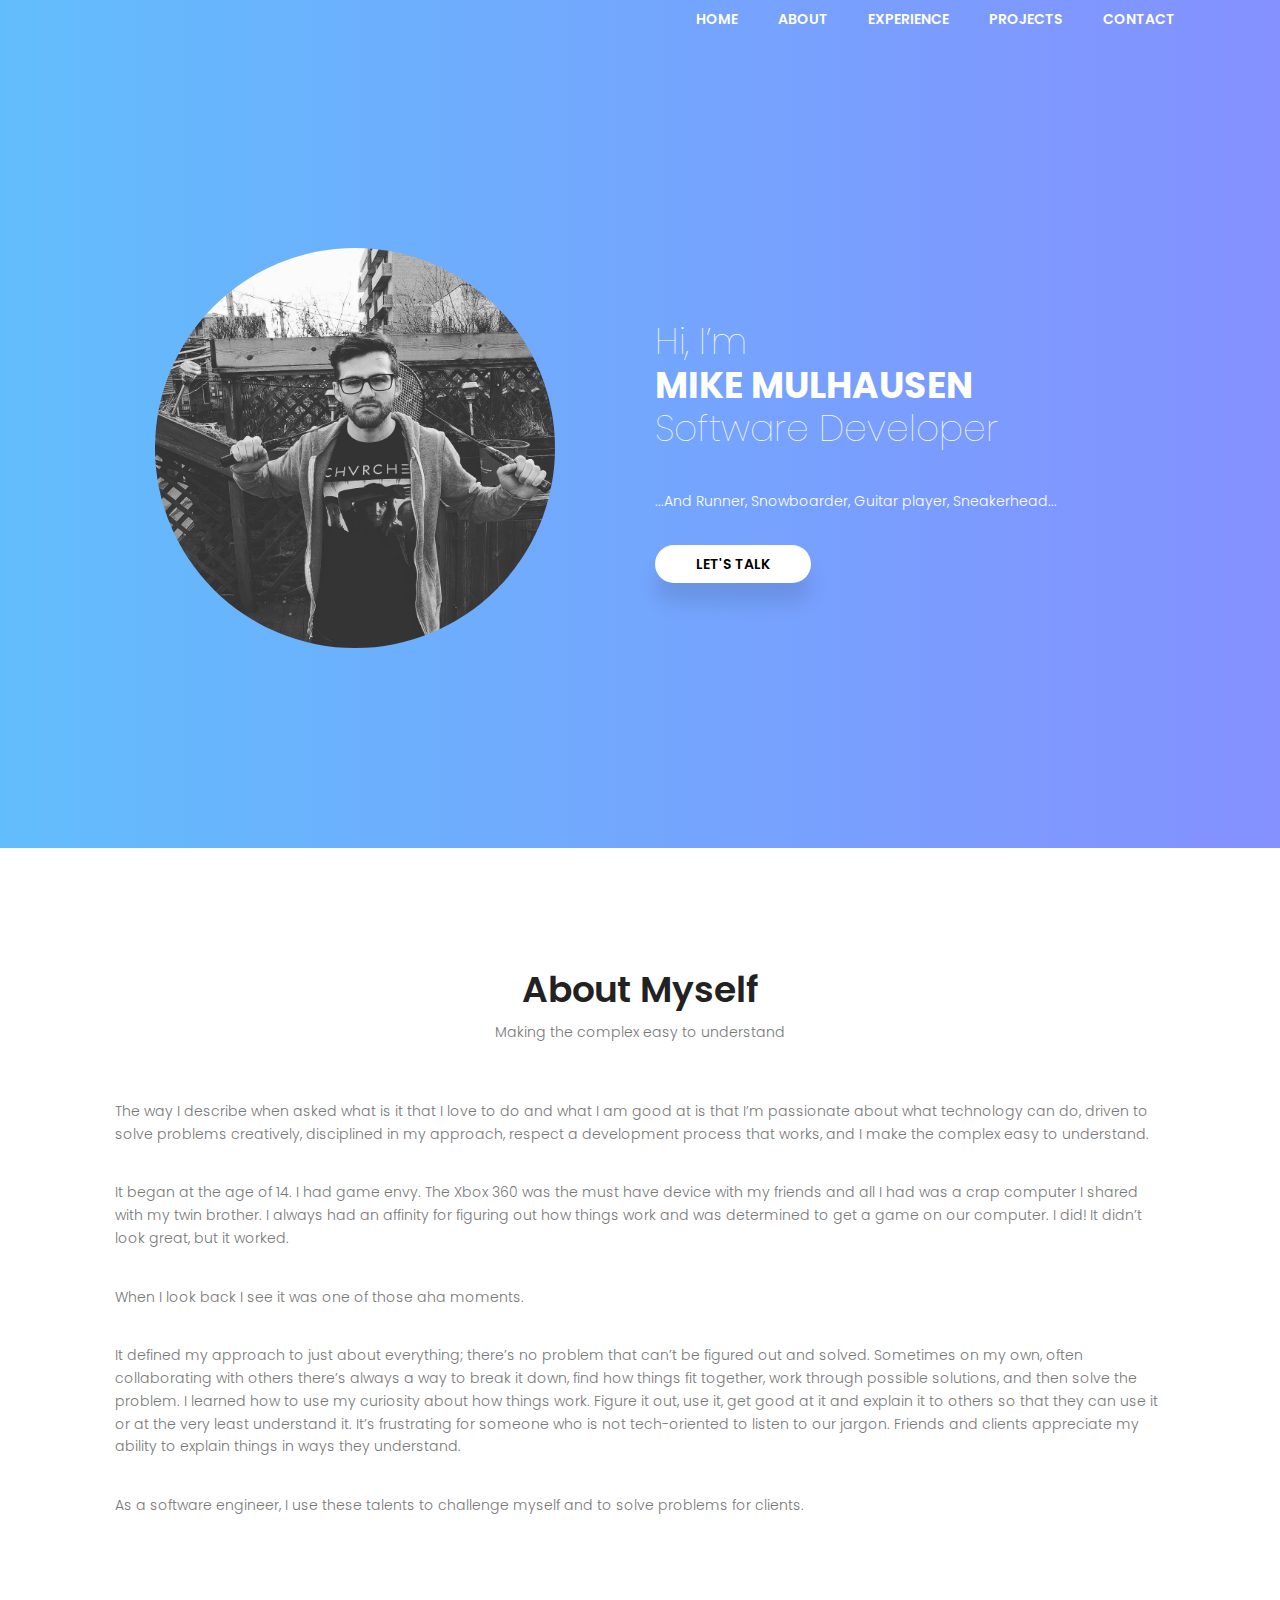
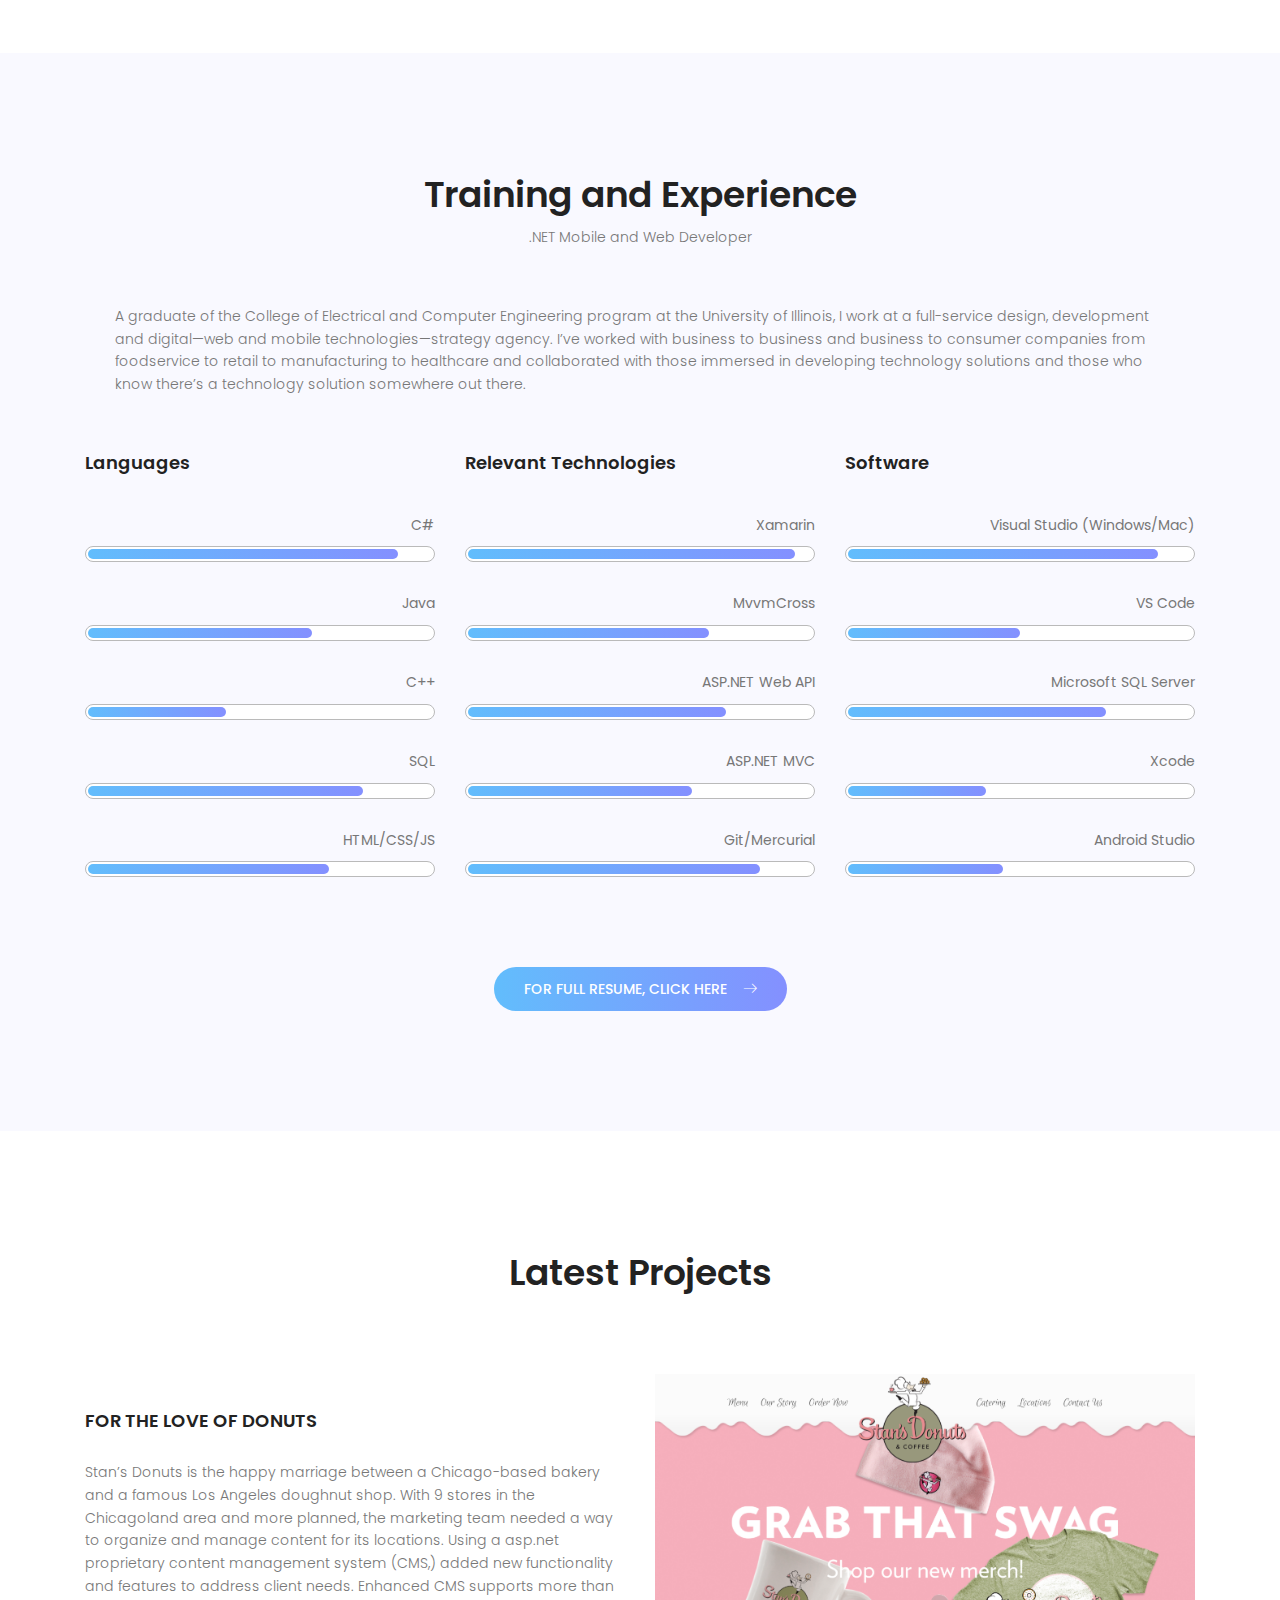
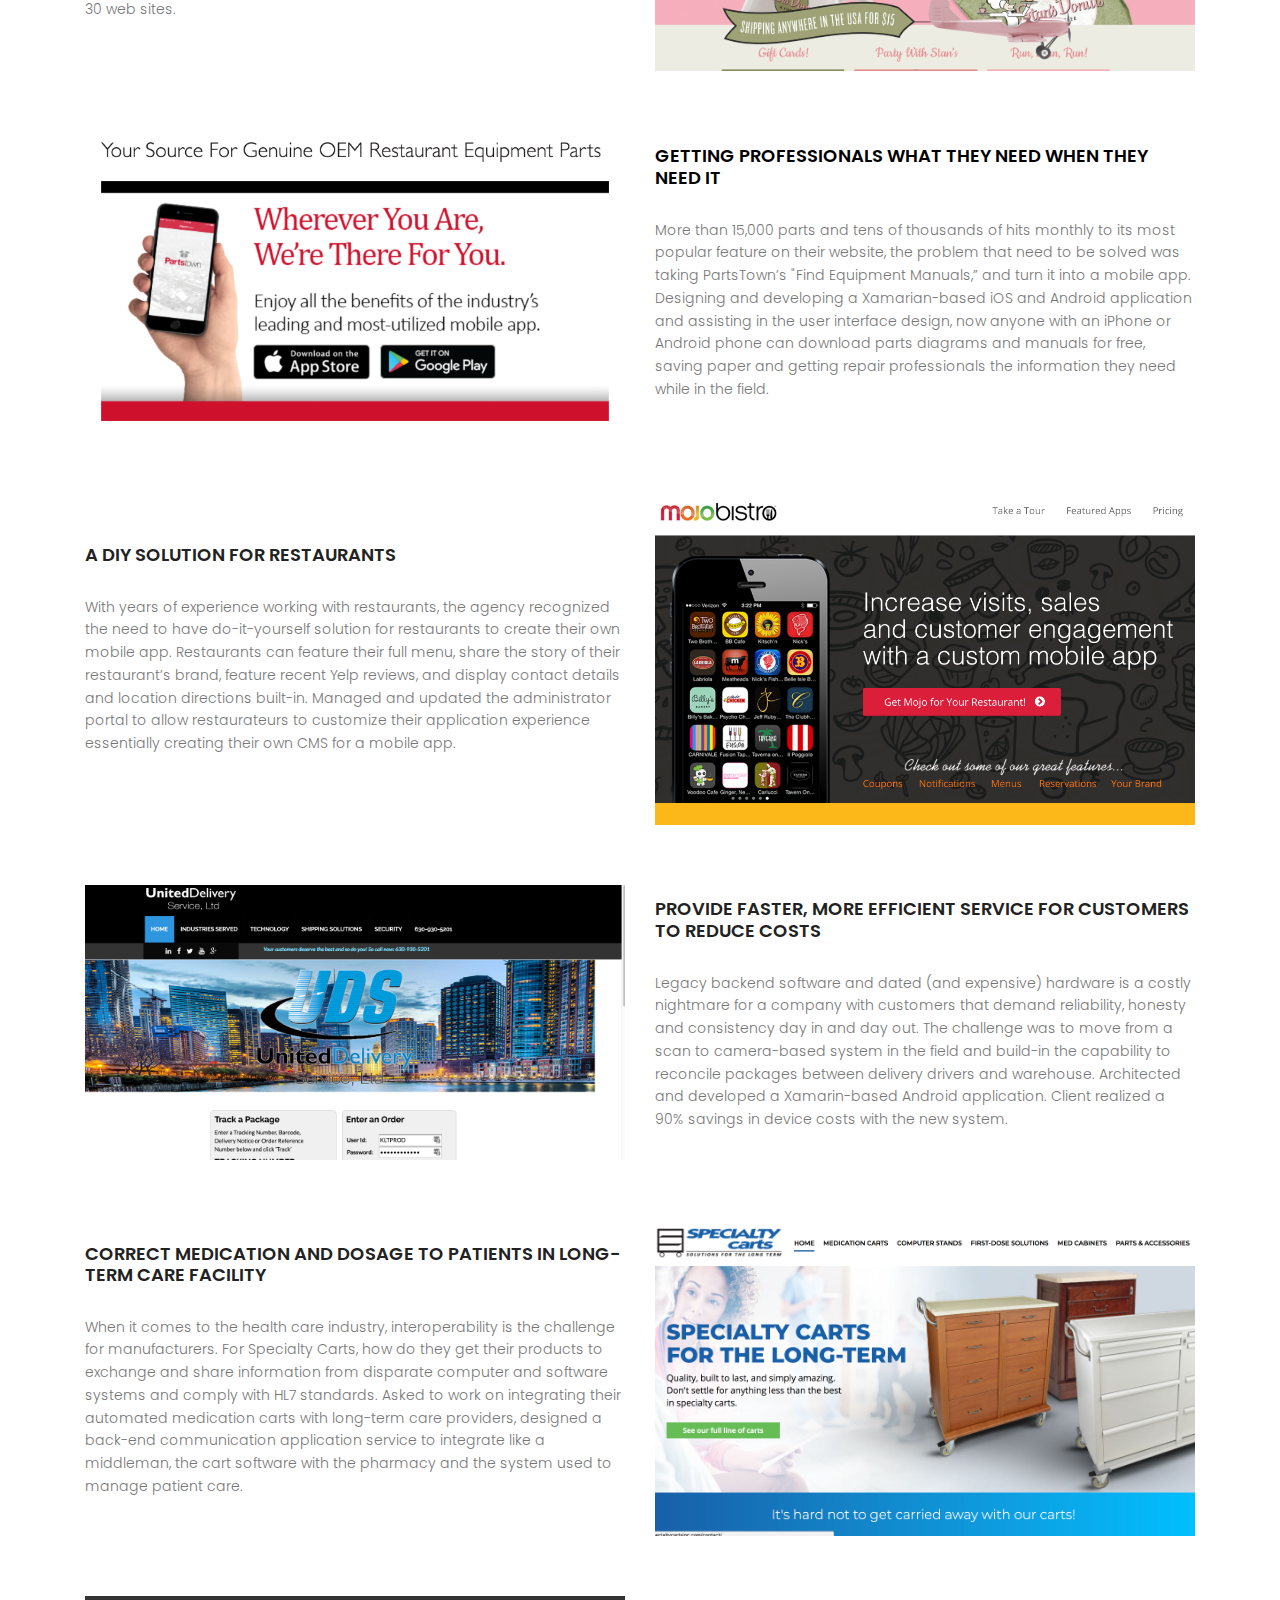
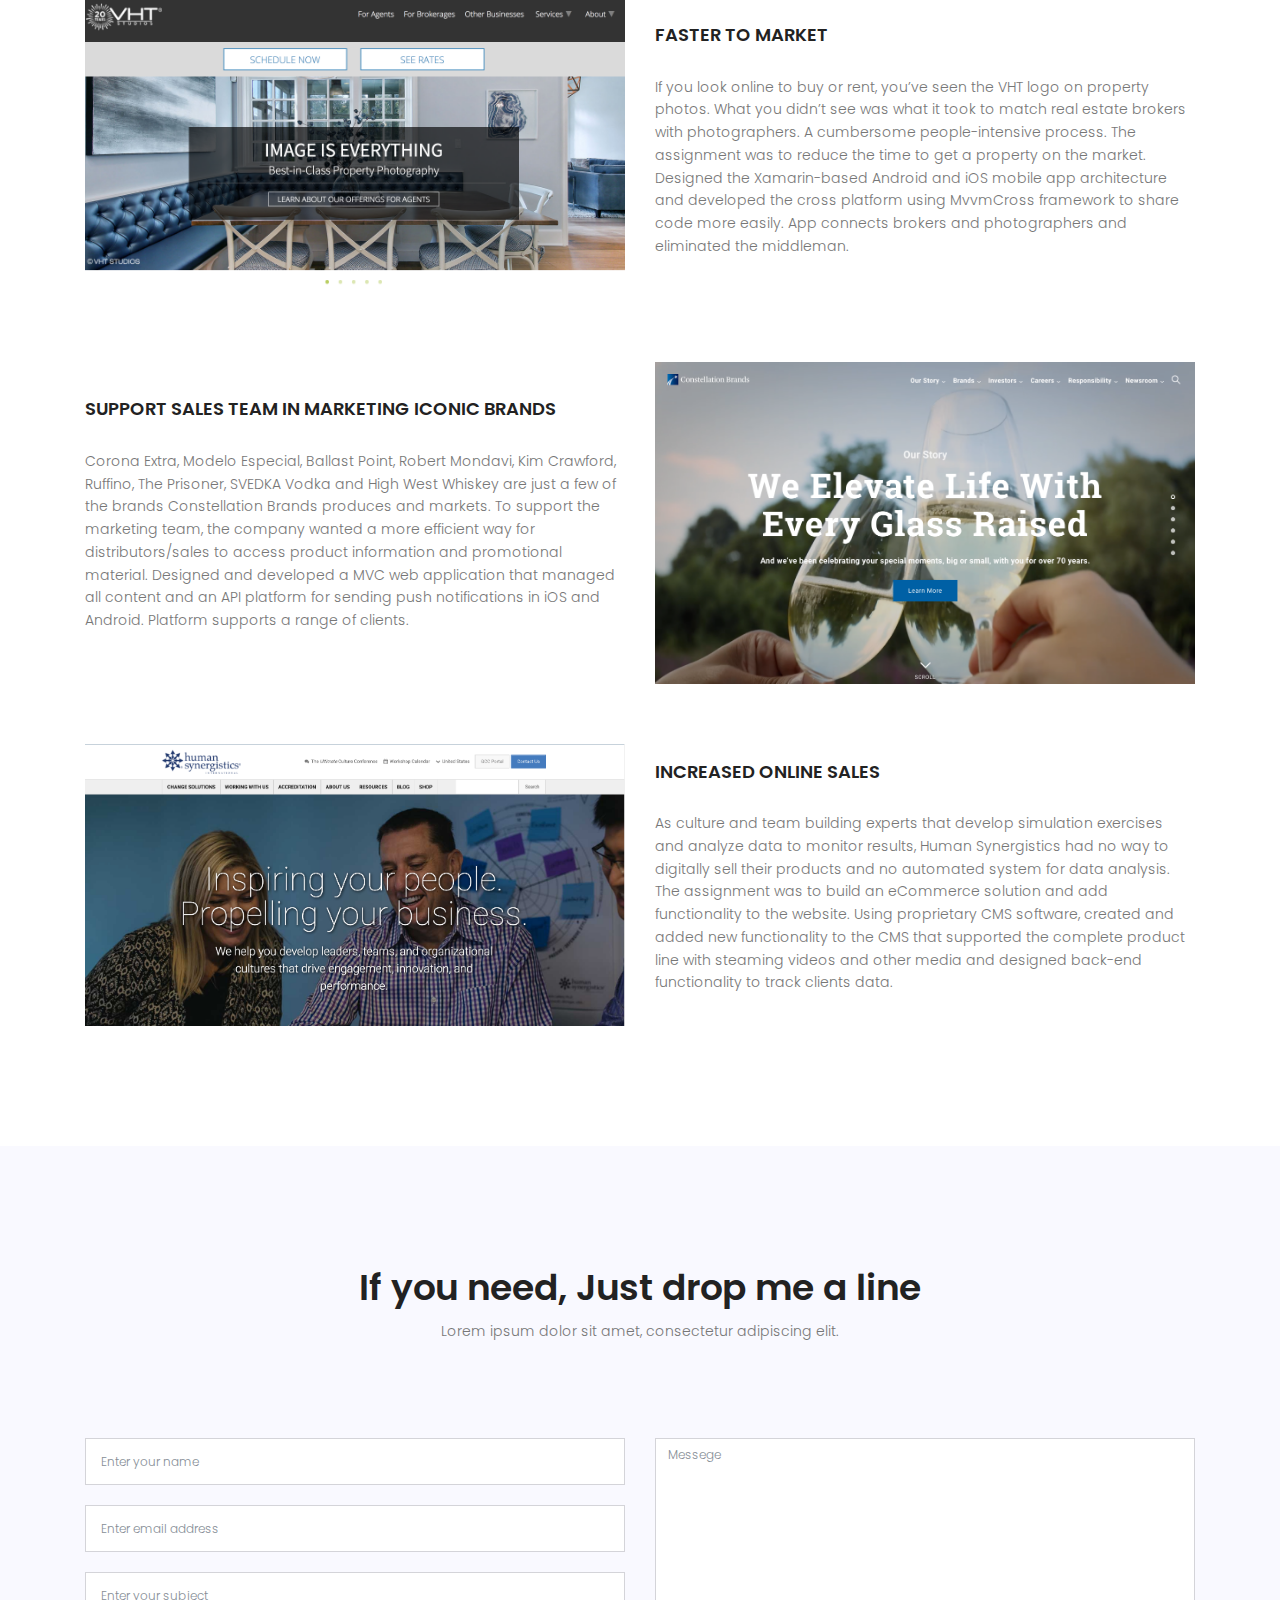
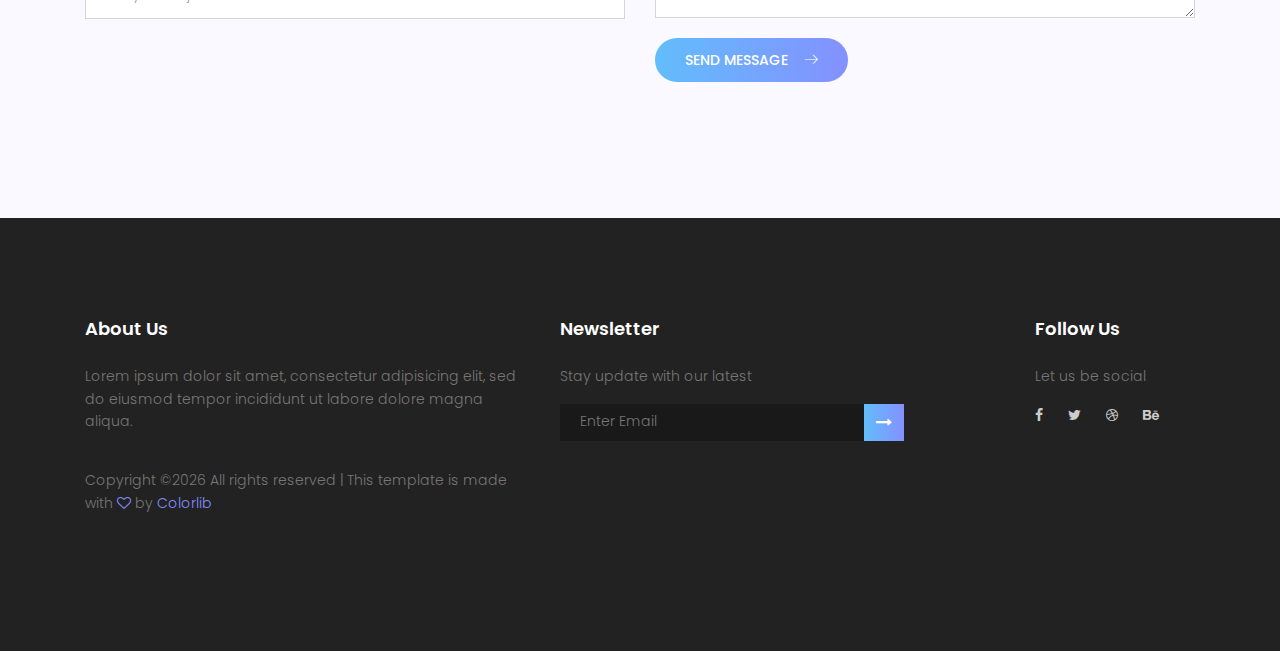
==== commit 6045810b: "Projects update" ====
--- a/resume/index.html
+++ b/resume/index.html
@@ -35,12 +35,14 @@
 				<header class="default-header">
 					<nav class="navbar navbar-expand-lg  navbar-light">
 						<div class="container">
+
 <!--
 							  <a class="navbar-brand" href="index.html">
 							  	<img src="img/logo.png" alt="">
 							  </a>
 -->
-							  <button class="navbar-toggler" type="button" data-toggle="collapse" data-target="#navbarSupportedContent" aria-controls="navbarSupportedContent" aria-expanded="false" aria-label="Toggle navigation">
+
+							  <button class="navbar-toggler text-right" type="button" data-toggle="collapse" data-target="#navbarSupportedContent" aria-controls="navbarSupportedContent" aria-expanded="false" aria-label="Toggle navigation">
 							    <span class="text-white lnr lnr-menu"></span>
 							  </button>
 
@@ -320,9 +322,9 @@
 							</div>
 						</div>
 					</div>					
-					<div class="row single-project pb-40">
-                        <div class="col-lg-6">
-                            <h4 class="pb-30"><a href="#">FOR THE LOVE OF DONUTS</a></h4>
+					<div class="row single-project pb-60">
+                        <div class="col-lg-6 my-auto">
+                            <h4 class="pb-30">FOR THE LOVE OF DONUTS</h4>
                             <p>
                                 Stan’s Donuts is the happy marriage between a Chicago-based bakery and a famous Los Angeles doughnut shop. With 9 stores in the Chicagoland area and more planned, the marketing team needed a way to organize and manage content for its locations. Using a asp.net proprietary content management system (CMS,) added new functionality and features to address client needs. Enhanced CMS supports more than 30 web sites. 
                             </p>
@@ -331,20 +333,20 @@
                             <img class="img-fluid" src="img/stans.png" alt="">
                         </div>
                     </div>
-                    <div class="row flex-column-reverse flex-lg-row single-project pb-40">
+                    <div class="row flex-column-reverse flex-lg-row single-project pb-60">
                         <div class="col-lg-6">
                             <img class="img-fluid" src="img/partstown.png" alt="">
                         </div>
-                        <div class="col-lg-6">
+                        <div class="col-lg-6 my-auto">
                             <h4 class="pb-30"><a href="#">GETTING PROFESSIONALS WHAT THEY NEED WHEN THEY NEED IT</a></h4>
                             <p>
                                 More than 15,000 parts and tens of thousands of hits monthly to its most popular feature on their website, the problem that need to be solved was taking PartsTown’s "Find Equipment Manuals,” and turn it into a mobile app. Designing and developing a Xamarian-based iOS and Android application and assisting in the user interface design, now anyone with an iPhone or Android phone can download parts diagrams and manuals for free, saving paper and getting repair professionals the information they need while in the field. 
                             </p>
                         </div>
                     </div>
-                    <div class="row single-project pb-40">
-                        <div class="col-lg-6">
-                            <h4 class="pb-30"><a href="#">A DIY SOLUTION FOR RESTAURANTS</a></h4>
+                    <div class="row single-project pb-60">
+                        <div class="col-lg-6 my-auto">
+                            <h4 class="pb-30">A DIY SOLUTION FOR RESTAURANTS</h4>
                             <p>
                                 With years of experience working with restaurants, the agency recognized the need to have do-it-yourself solution for restaurants to create their own mobile app. Restaurants can feature their full menu, share the story of their restaurant’s brand, feature recent Yelp reviews, and display contact details and location directions built-in. Managed and updated the administrator portal to allow restaurateurs to customize their application experience essentially creating their own CMS for a mobile app. 
                             </p>
@@ -353,20 +355,20 @@
                             <img class="img-fluid" src="img/mojo.png" alt="">
                         </div>
                     </div>
-                    <div class="row flex-column-reverse flex-lg-row single-project pb-40">
+                    <div class="row flex-column-reverse flex-lg-row single-project pb-60">
                         <div class="col-lg-6">
                             <img class="img-fluid" src="img/uds.png" alt="">
                         </div>
-                        <div class="col-lg-6">
-                            <h4 class="pb-30"><a href="#">PROVIDE FASTER, MORE EFFICIENT SERVICE FOR CUSTOMERS TO REDUCE COSTS</a></h4>
+                        <div class="col-lg-6 my-auto">
+                            <h4 class="pb-30">PROVIDE FASTER, MORE EFFICIENT SERVICE FOR CUSTOMERS TO REDUCE COSTS</h4>
                             <p>
                                 Legacy backend software and dated (and expensive) hardware is a costly nightmare for a company with customers that demand reliability, honesty and consistency day in and day out. The challenge was to move from a scan to camera-based system in the field and build-in the capability to reconcile packages between delivery drivers and warehouse. Architected and developed a Xamarin-based Android application.  Client realized a 90% savings in device costs with the new system.
                             </p>
                         </div>
                     </div>
-                    <div class="row single-project pb-40">
-                        <div class="col-lg-6">
-                            <h4 class="pb-30"><a href="#">CORRECT MEDICATION AND DOSAGE TO PATIENTS IN LONG-TERM CARE FACILITY</a></h4>
+                    <div class="row single-project pb-60">
+                        <div class="col-lg-6 my-auto">
+                            <h4 class="pb-30">CORRECT MEDICATION AND DOSAGE TO PATIENTS IN LONG-TERM CARE FACILITY</h4>
                             <p>
                                 When it comes to the health care industry, interoperability is the challenge for manufacturers. For Specialty Carts, how do they get their products to exchange and share information from disparate computer and software systems and comply with HL7 standards. Asked to work on integrating their automated medication carts with long-term care providers, designed a back-end communication application service to integrate like a middleman, the cart software with the pharmacy and the system used to manage patient care. 
                             </p>
@@ -375,20 +377,20 @@
                             <img class="img-fluid" src="img/specialty.png" alt="">
                         </div>
                     </div>
-                    <div class="row flex-column-reverse flex-lg-row single-project pb-40">
+                    <div class="row flex-column-reverse flex-lg-row single-project pb-60">
                         <div class="col-lg-6">
                             <img class="img-fluid" src="img/vht.png" alt="">
                         </div>
-                        <div class="col-lg-6">
-                            <h4 class="pb-30"><a href="#">FASTER TO MARKET</a></h4>
+                        <div class="col-lg-6 my-auto">
+                            <h4 class="pb-30">FASTER TO MARKET</h4>
                             <p>
                                 If you look online to buy or rent, you’ve seen the VHT logo on property photos. What you didn’t see was what it took to match real estate brokers with photographers. A cumbersome people-intensive process. The assignment was to reduce the time to get a property on the market. Designed the Xamarin-based Android and iOS mobile app architecture and developed the cross platform using MvvmCross framework to share code more easily. App connects brokers and photographers and eliminated the middleman. 
                             </p>
                         </div>
                     </div>
-                    <div class="row single-project pb-40">
-                        <div class="col-lg-6">
-                            <h4 class="pb-30"><a href="#">SUPPORT SALES TEAM IN MARKETING ICONIC BRANDS</a></h4>
+                    <div class="row single-project pb-60">
+                        <div class="col-lg-6 my-auto">
+                            <h4 class="pb-30">SUPPORT SALES TEAM IN MARKETING ICONIC BRANDS</h4>
                             <p>
                                 Corona Extra, Modelo Especial, Ballast Point, Robert Mondavi, Kim Crawford, Ruffino, The Prisoner, SVEDKA Vodka and High West Whiskey are just a few of the brands Constellation Brands produces and markets. To support the marketing team, the company wanted a more efficient way for distributors/sales to access product information and promotional material. Designed and developed a MVC web application that managed all content and an API platform for sending push notifications in iOS and Android. Platform supports a range of clients. 
                             </p>
@@ -397,12 +399,12 @@
                             <img class="img-fluid" src="img/constellation.png" alt="">
                         </div>
                     </div>
-                    <div class="row flex-column-reverse flex-lg-row single-project pb-40">
+                    <div class="row flex-column-reverse flex-lg-row single-project">
                         <div class="col-lg-6">
                             <img class="img-fluid" src="img/hsi.png" alt="">
                         </div>
-                        <div class="col-lg-6">
-                            <h4 class="pb-30"><a href="#">INCREASED ONLINE SALES</a></h4>
+                        <div class="col-lg-6 my-auto">
+                            <h4 class="pb-30">INCREASED ONLINE SALES</h4>
                             <p>
                                 As culture and team building experts that develop simulation exercises and analyze data to monitor results, Human Synergistics had no way to digitally sell their products and no automated system for data analysis. The assignment was to build an eCommerce solution and add functionality to the website. Using proprietary CMS software, created and added new functionality to the CMS that supported the complete product line with steaming videos and other media and designed back-end functionality to track clients data. 
                             </p>
@@ -411,7 +413,7 @@
 <!--
                     <div class="row">
 						<div class="col-lg-6 project-left">
-							<div class="single-project pb-100">
+							<div class="single-project align-middle pb-100">
 								<img class="img-fluid" src="img/uds.png" alt="">
 								<h4 class="pt-100 pb-30"><a href="#">United Delivery Service Android App</a></h4>
 								<p>
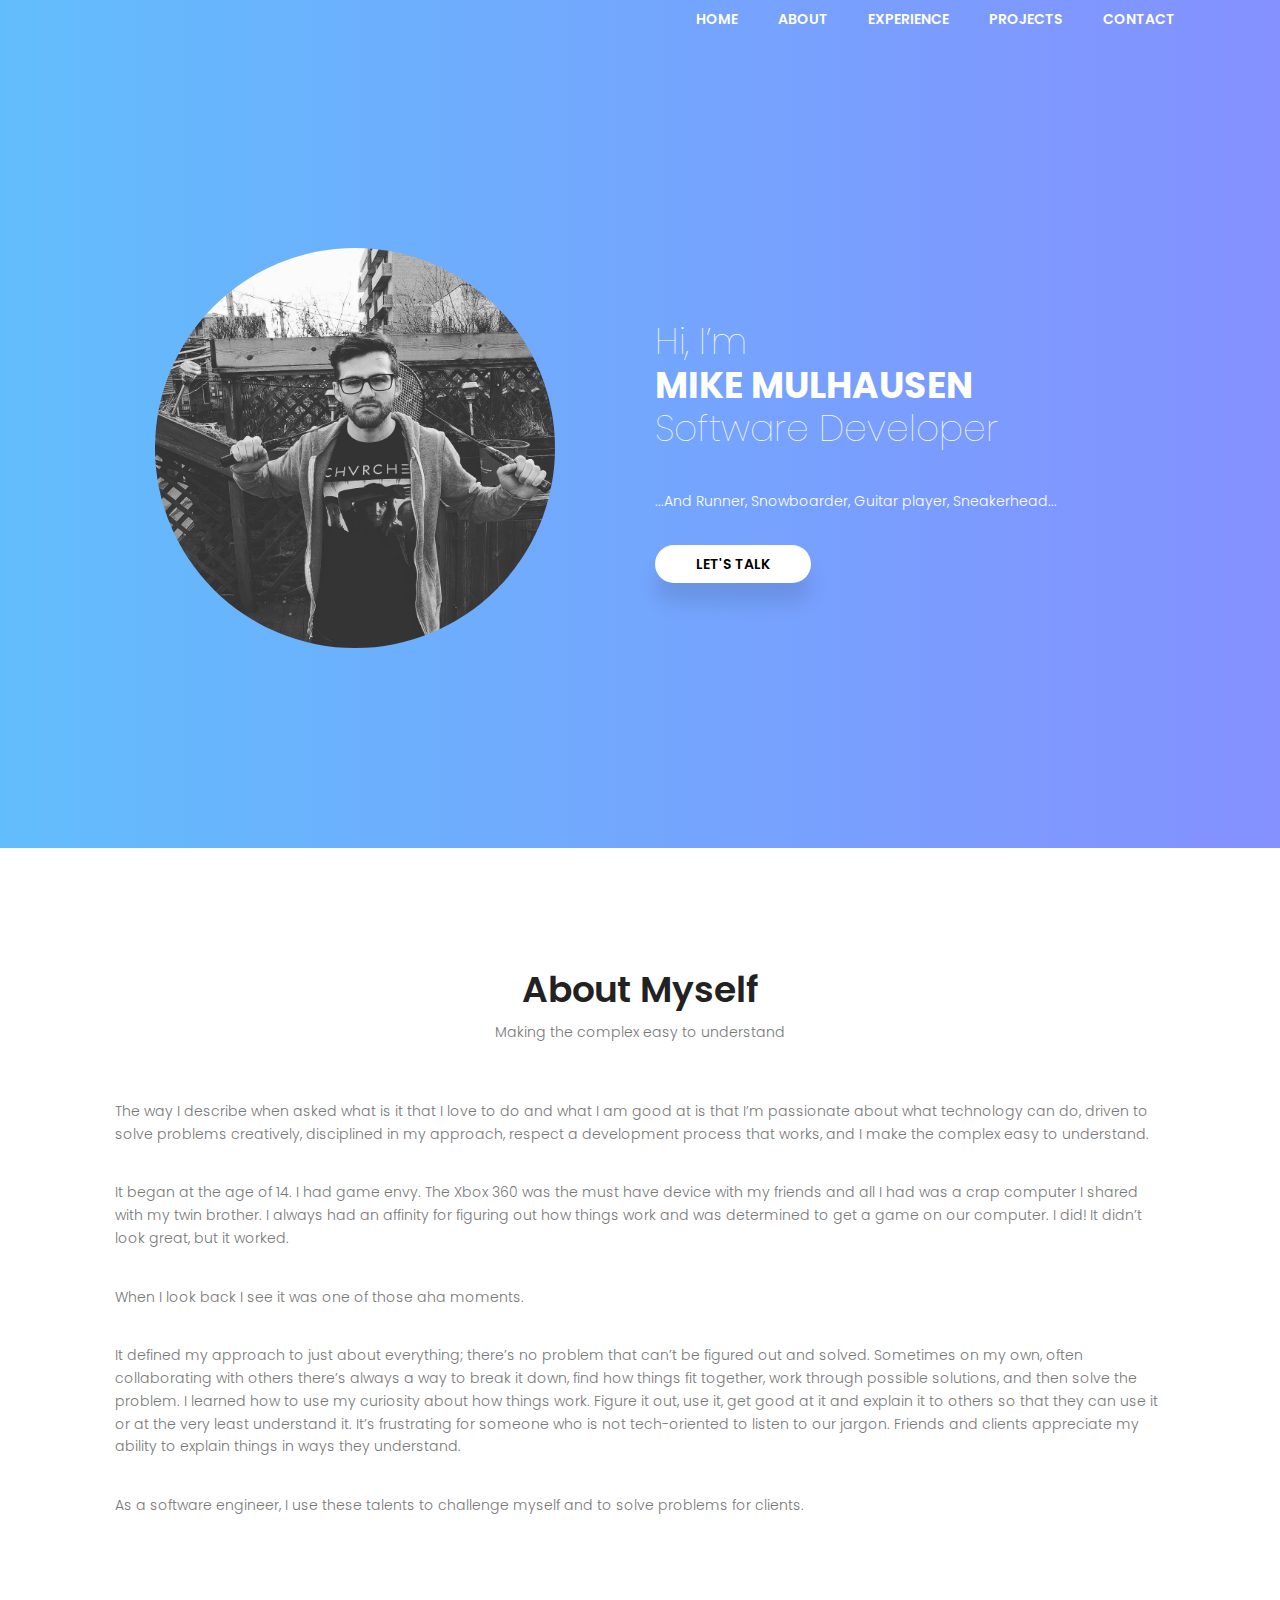
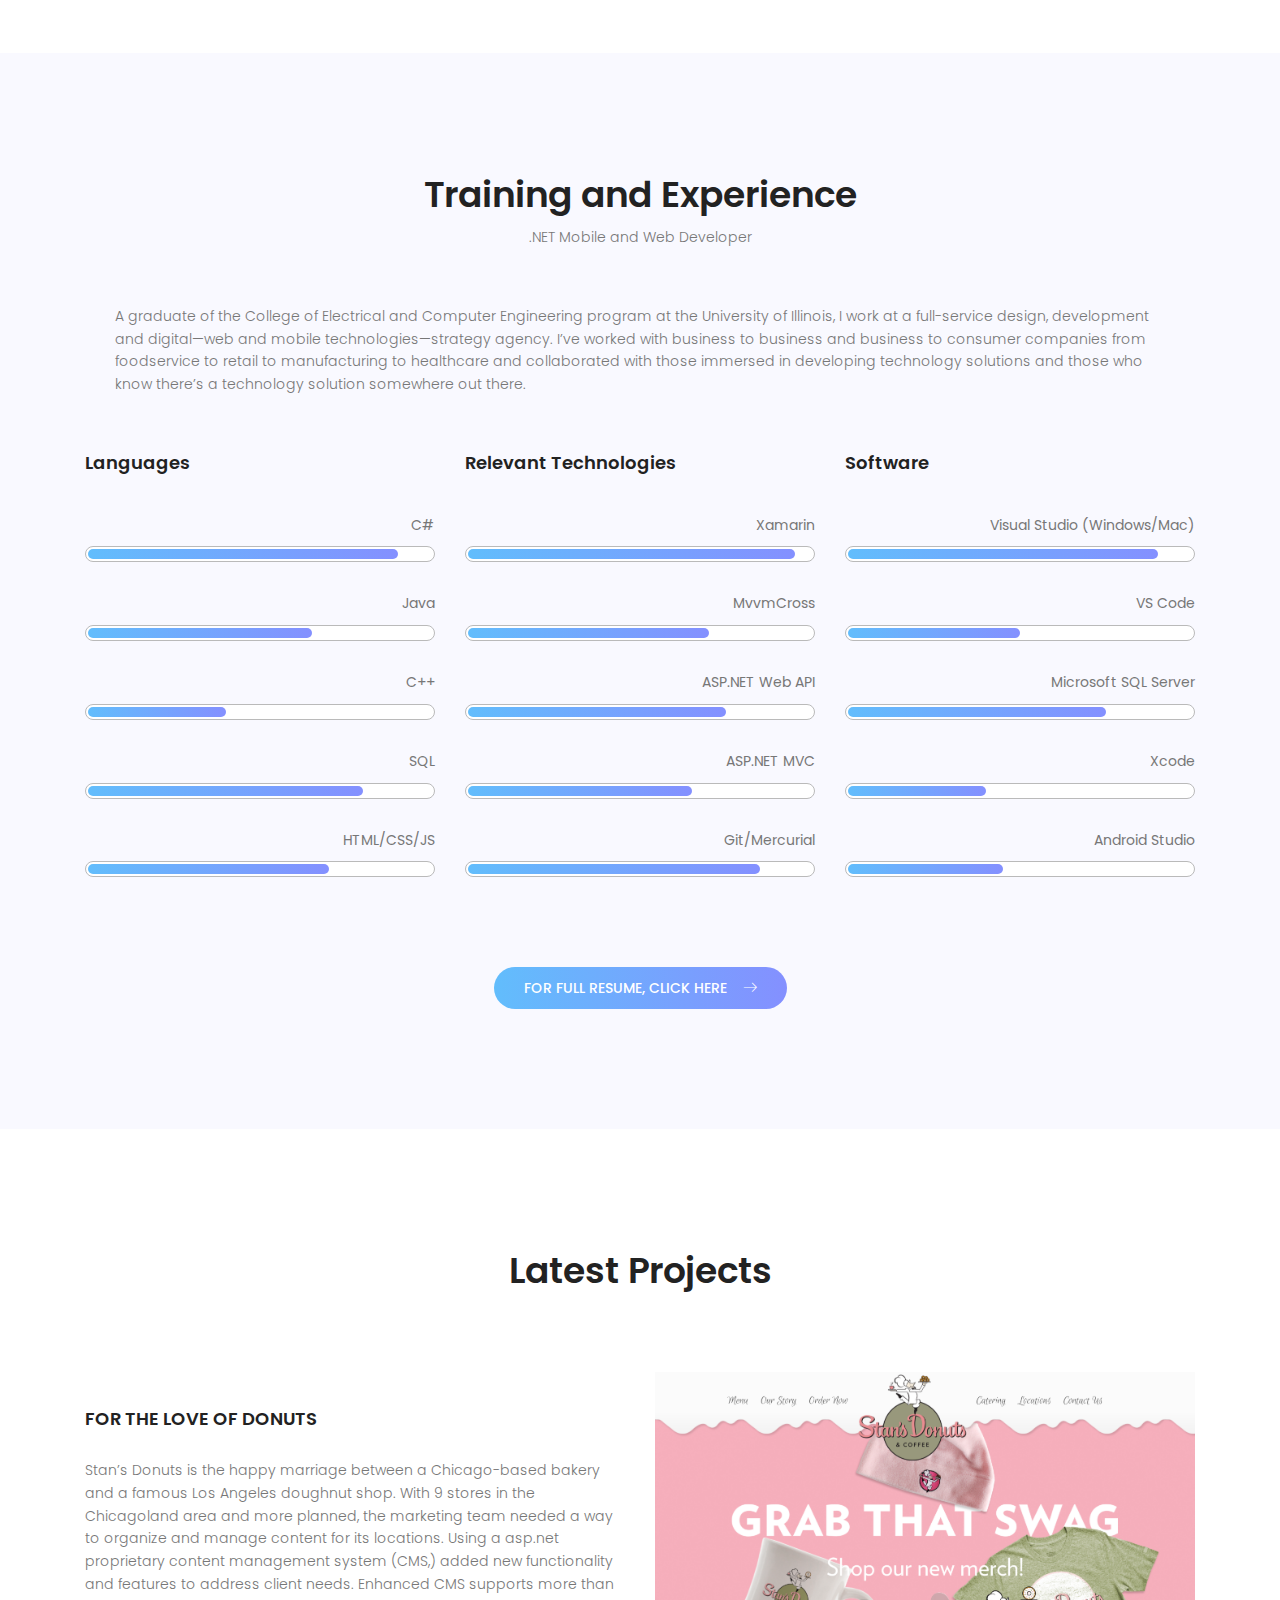
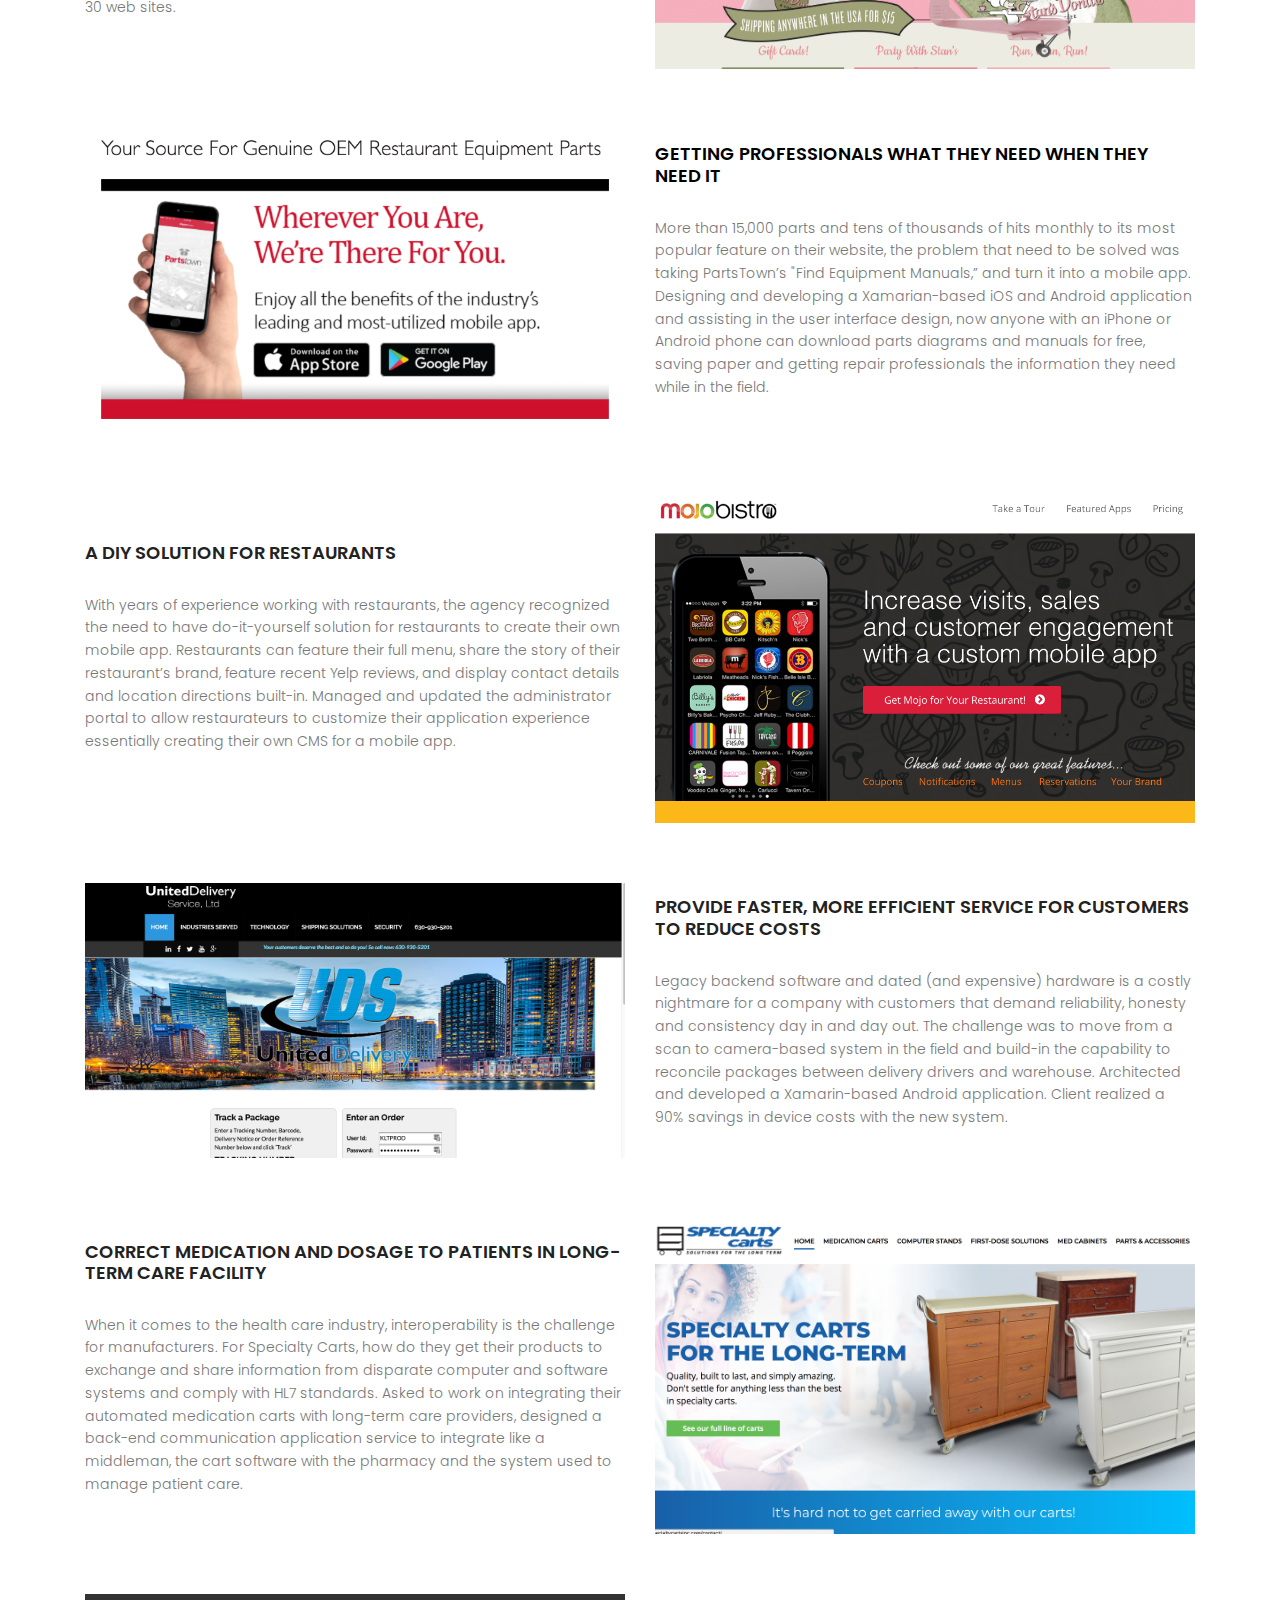
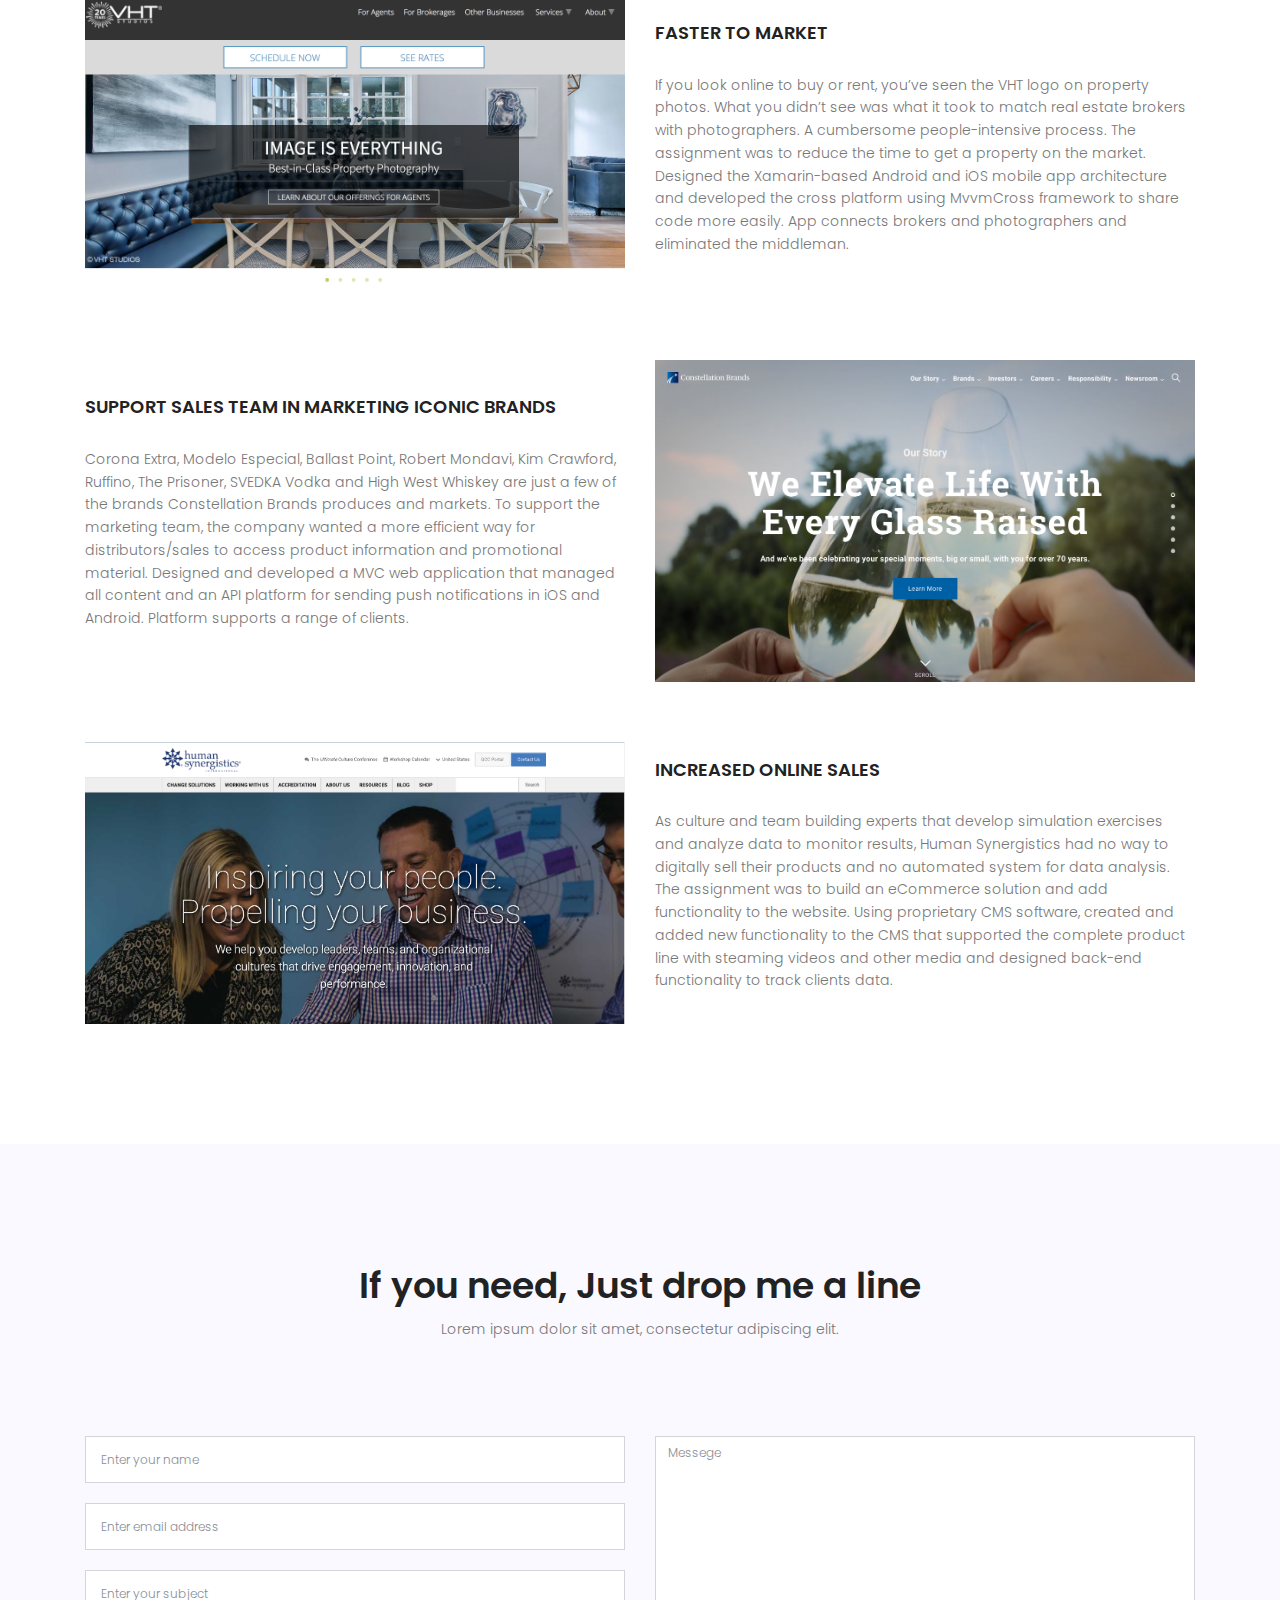
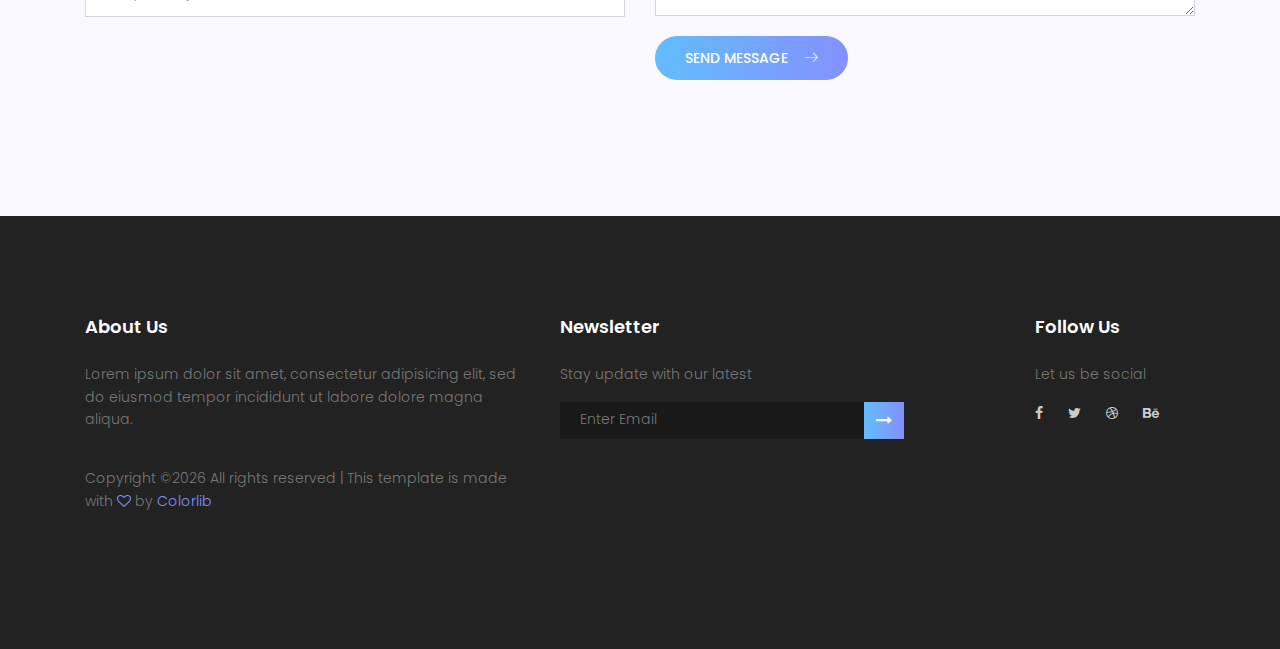
==== commit d0706cc8: "added pdf resume" ====
--- a/resume/index.html
+++ b/resume/index.html
@@ -272,7 +272,7 @@
 -->
 					</div>
                     <div class="row justify-content-center">
-                        <button class="primary-btn mt-20">For full resume, Click here<span class="lnr lnr-arrow-right"></span></button>
+                        <a href="Mike_Mulhausen_web_resume.pdf" class="primary-btn mt-20">For full resume, Click here<span class="lnr lnr-arrow-right"></span></a>
                     </div>
 				</div>	
 			</section>
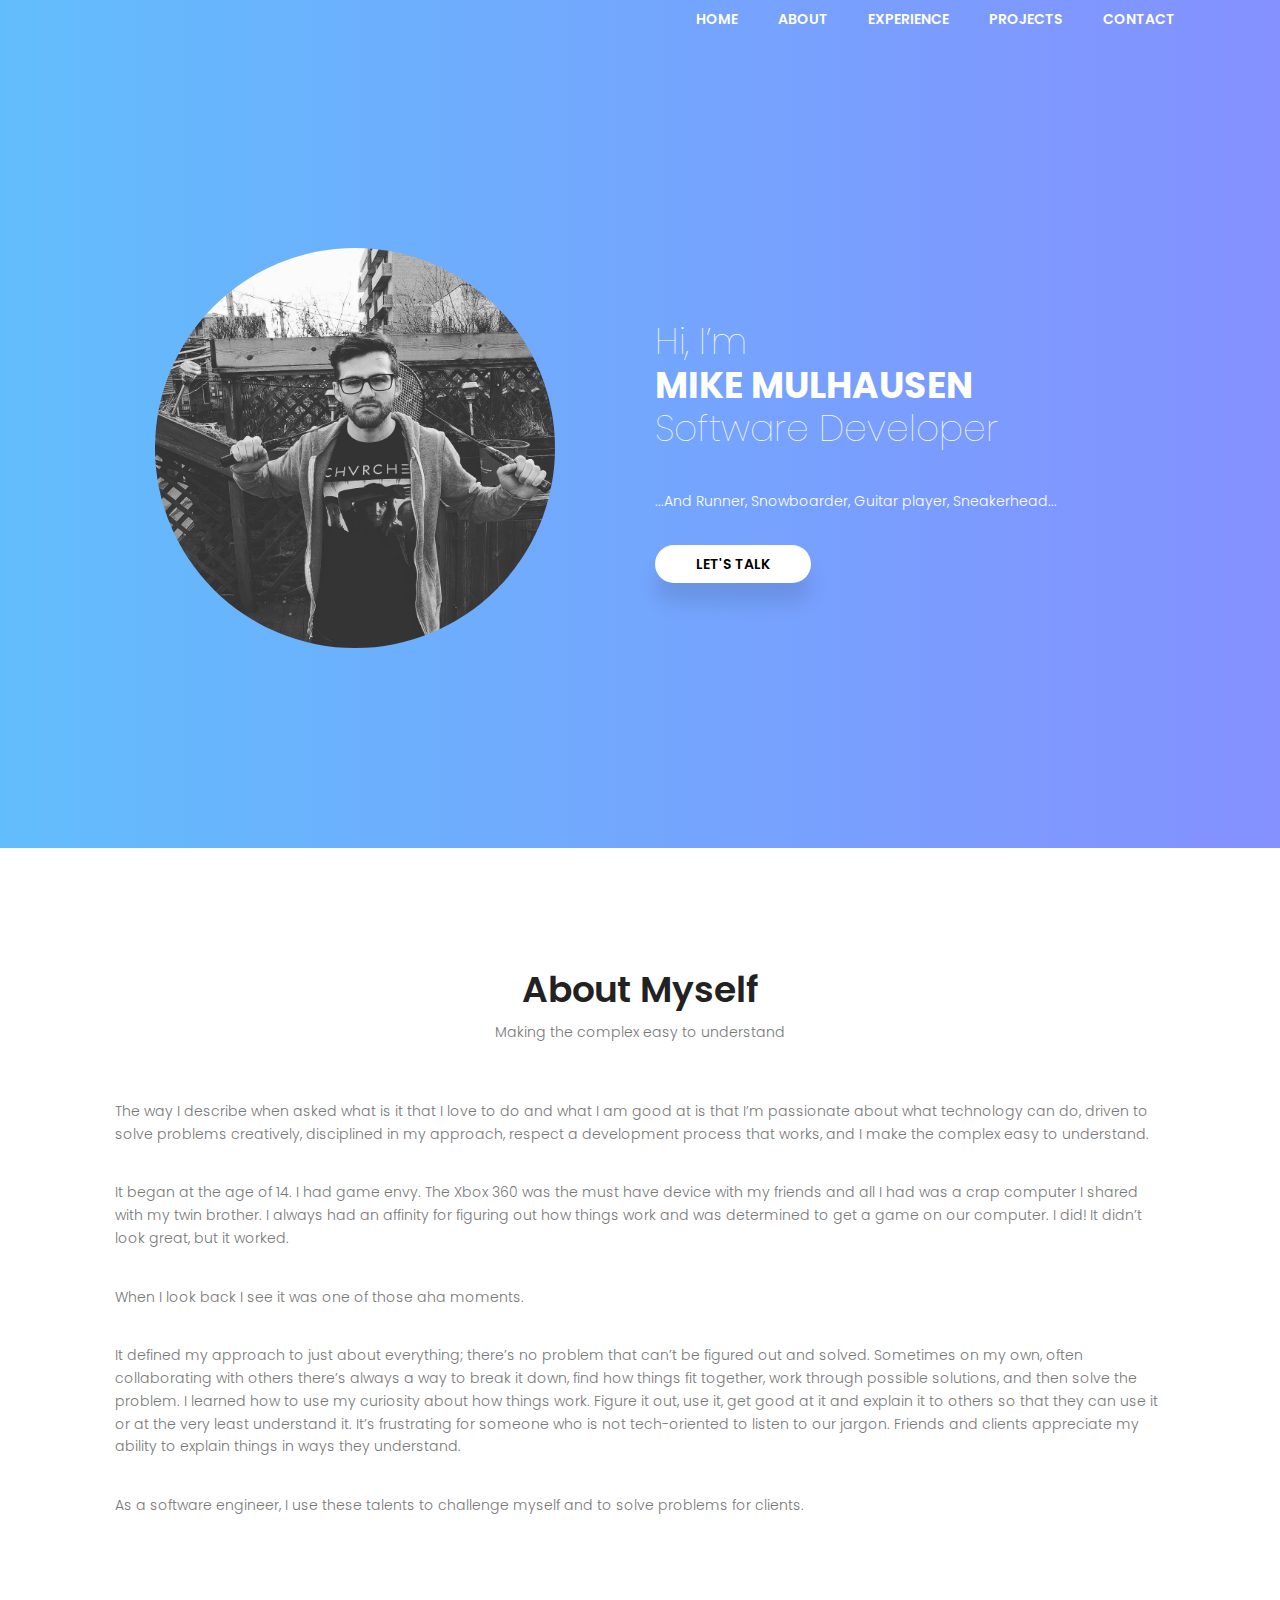
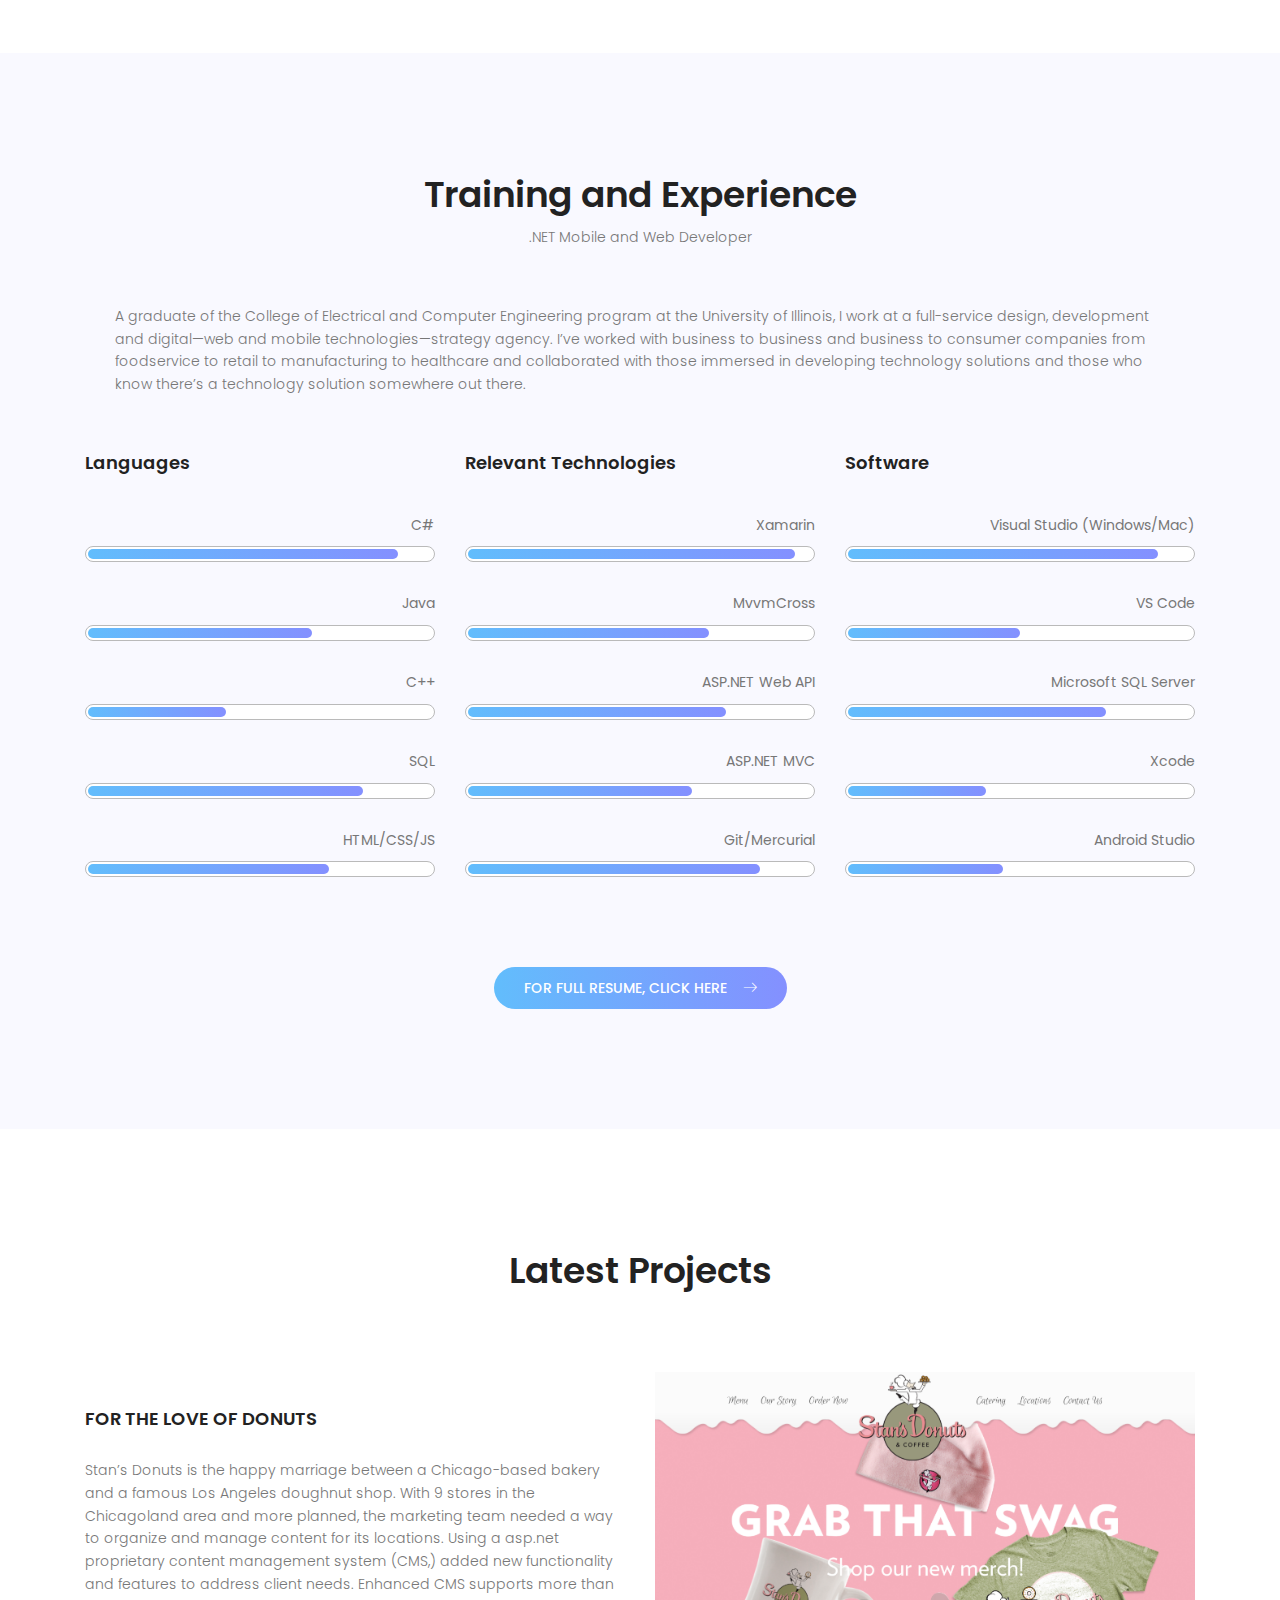
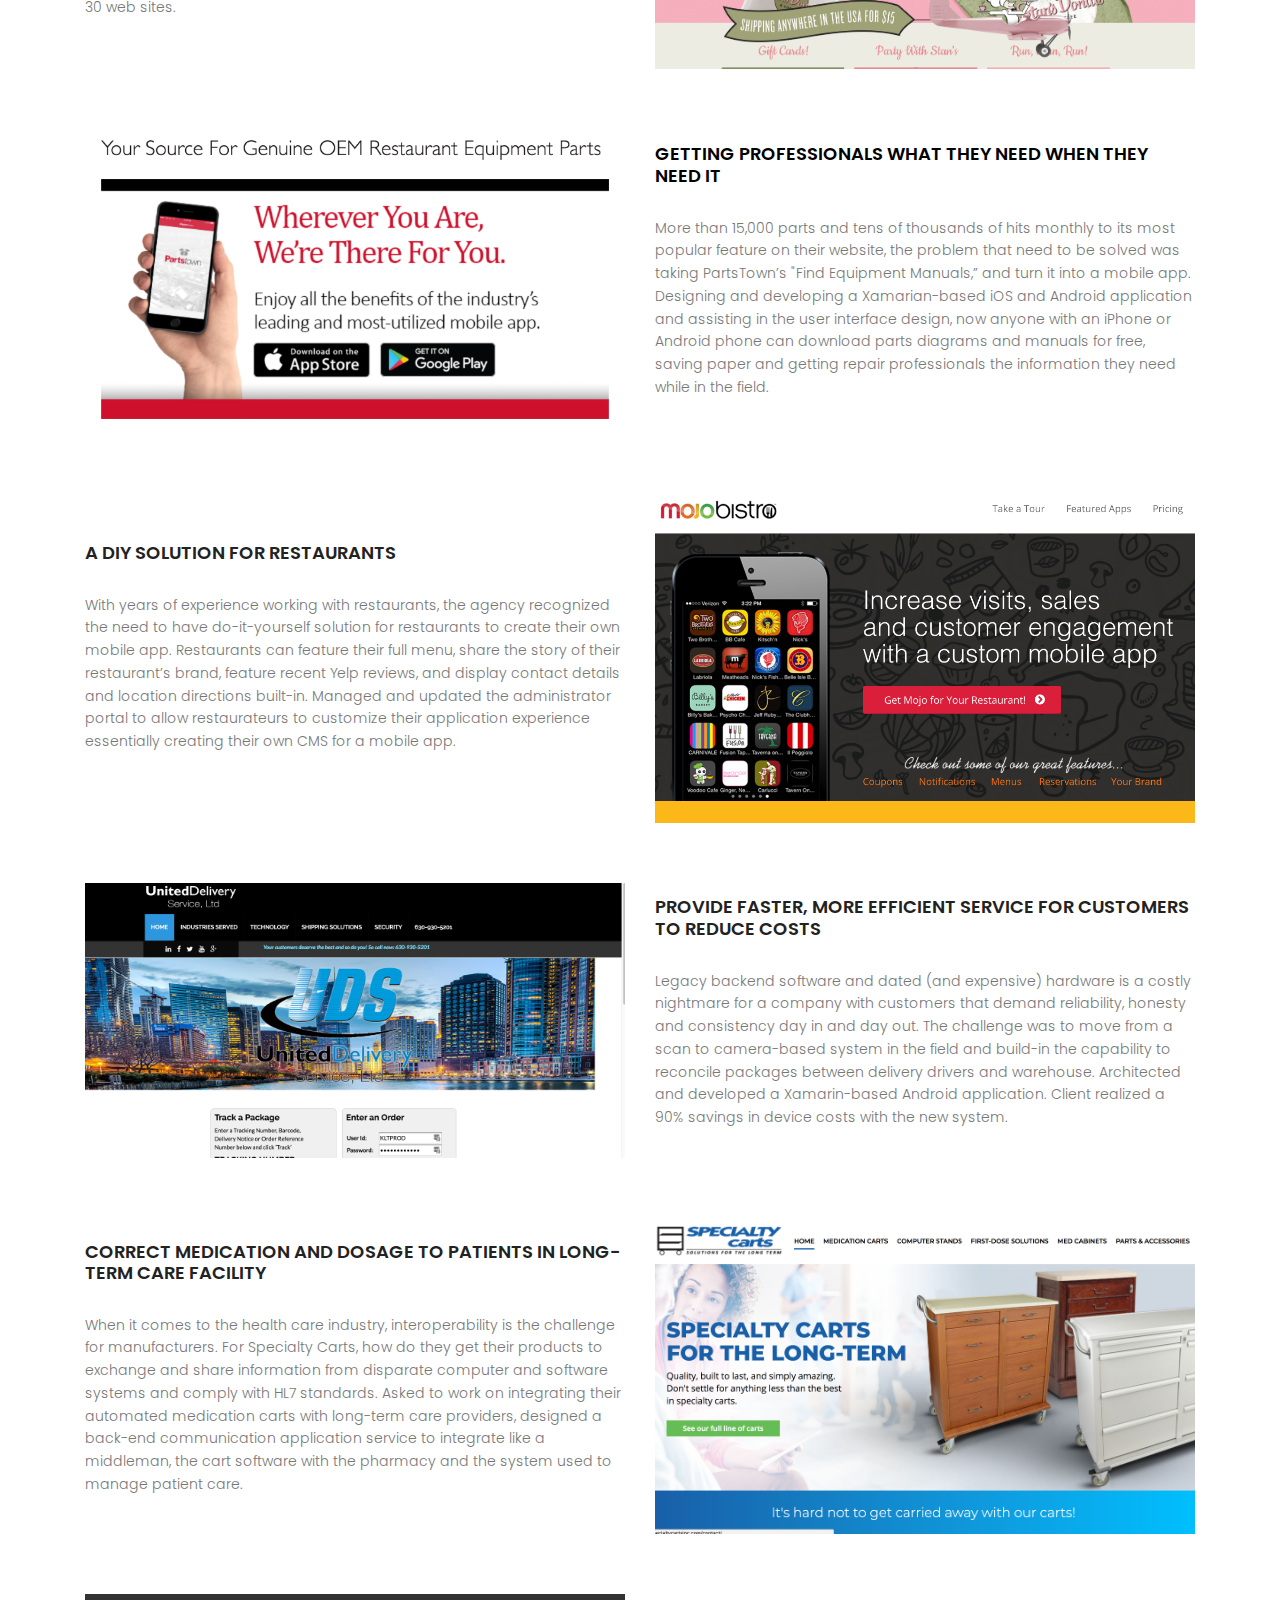
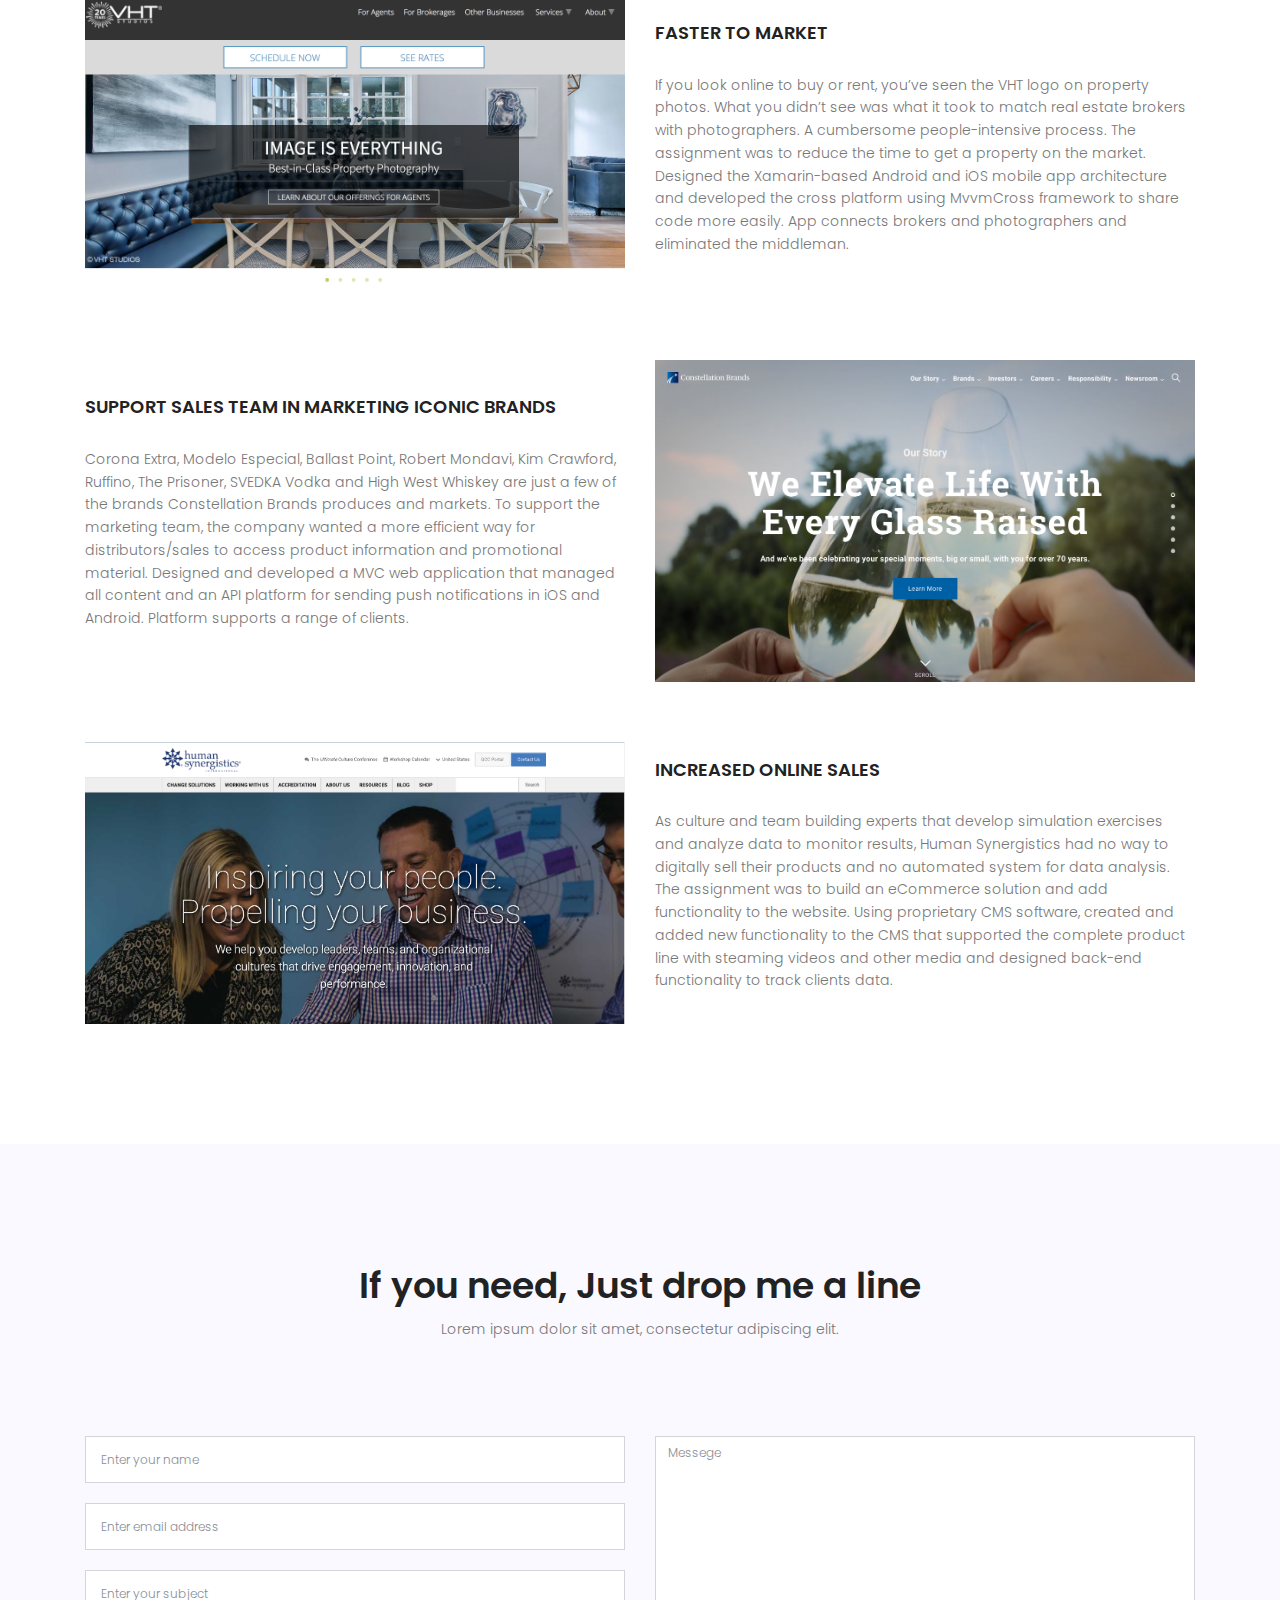
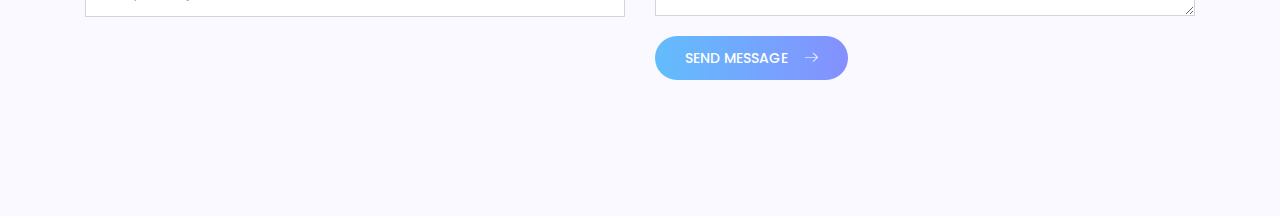
==== commit 9643a28b: "removed footer" ====
--- a/resume/index.html
+++ b/resume/index.html
@@ -568,6 +568,7 @@
 			<!-- end contact Area -->		
 			
 			<!-- start footer Area -->		
+<!--
 			<footer class="footer-area section-gap">
 				<div class="container">
 					<div class="row">
@@ -577,9 +578,9 @@
 								<p>
 									Lorem ipsum dolor sit amet, consectetur adipisicing elit, sed do eiusmod tempor incididunt ut labore dolore magna aliqua.
 								</p>
-								<!-- Link back to Colorlib can't be removed. Template is licensed under CC BY 3.0. -->
+
             		<p class="footer-text">Copyright &copy;<script>document.write(new Date().getFullYear());</script> All rights reserved | This template is made with <i class="fa fa-heart-o" aria-hidden="true"></i> by <a href="https://colorlib.com" target="_blank">Colorlib</a></p>
-            		<!-- Link back to Colorlib can't be removed. Template is licensed under CC BY 3.0. -->
+
 							</div>
 						</div>
 						<div class="col-lg-5  col-md-6 col-sm-6">
@@ -600,9 +601,9 @@
 													<input name="b_36c4fd991d266f23781ded980_aefe40901a" tabindex="-1" value="" type="text">
 												</div>
 				                          	
-											<!-- <div class="col-lg-4 col-md-4">
+											 <div class="col-lg-4 col-md-4">
 												<button class="bb-btn btn"><span class="lnr lnr-arrow-right"></span></button>
-											</div>  -->
+											</div>  
 										</div>		
 										<div class="info"></div>
 										</form>
@@ -624,6 +625,7 @@
 					</div>
 				</div>
 			</footer>	
+-->
 			<!-- End footer Area -->			
 
 			<script src="js/vendor/jquery-2.2.4.min.js"></script>
